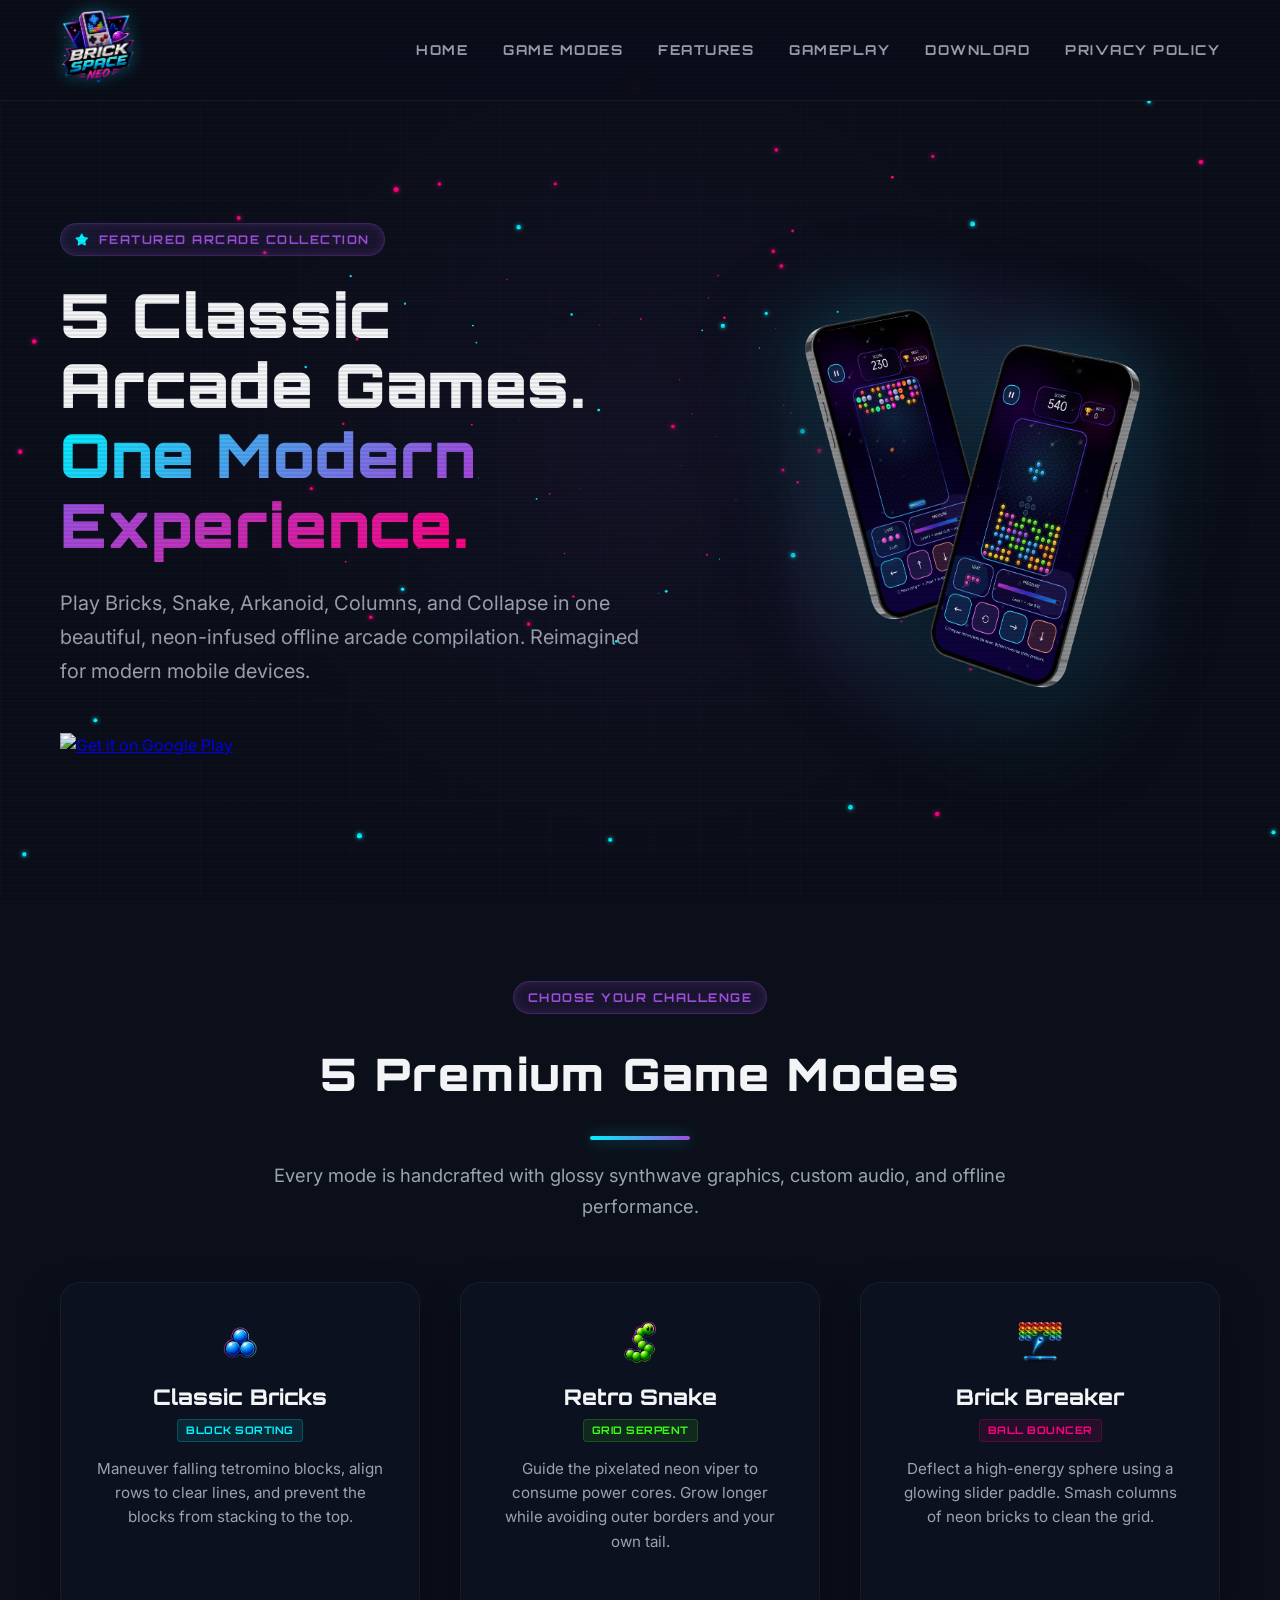
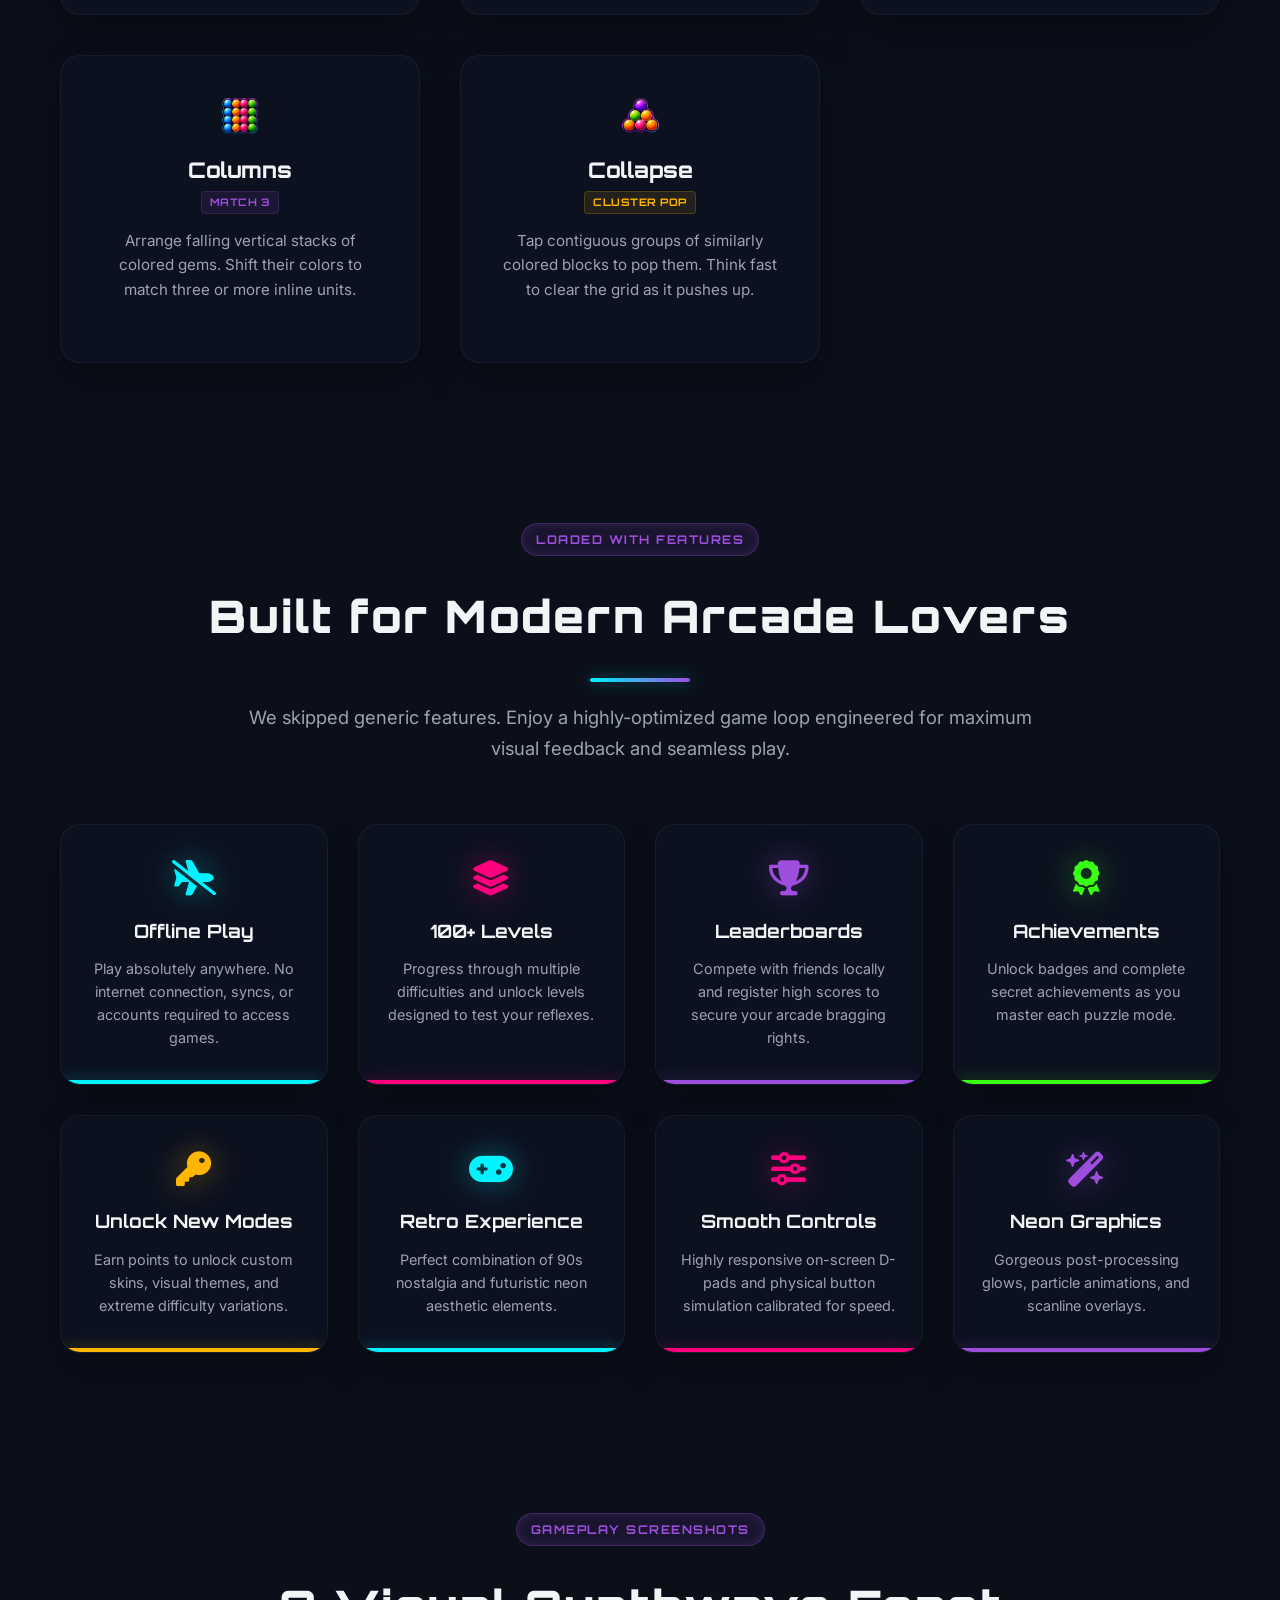
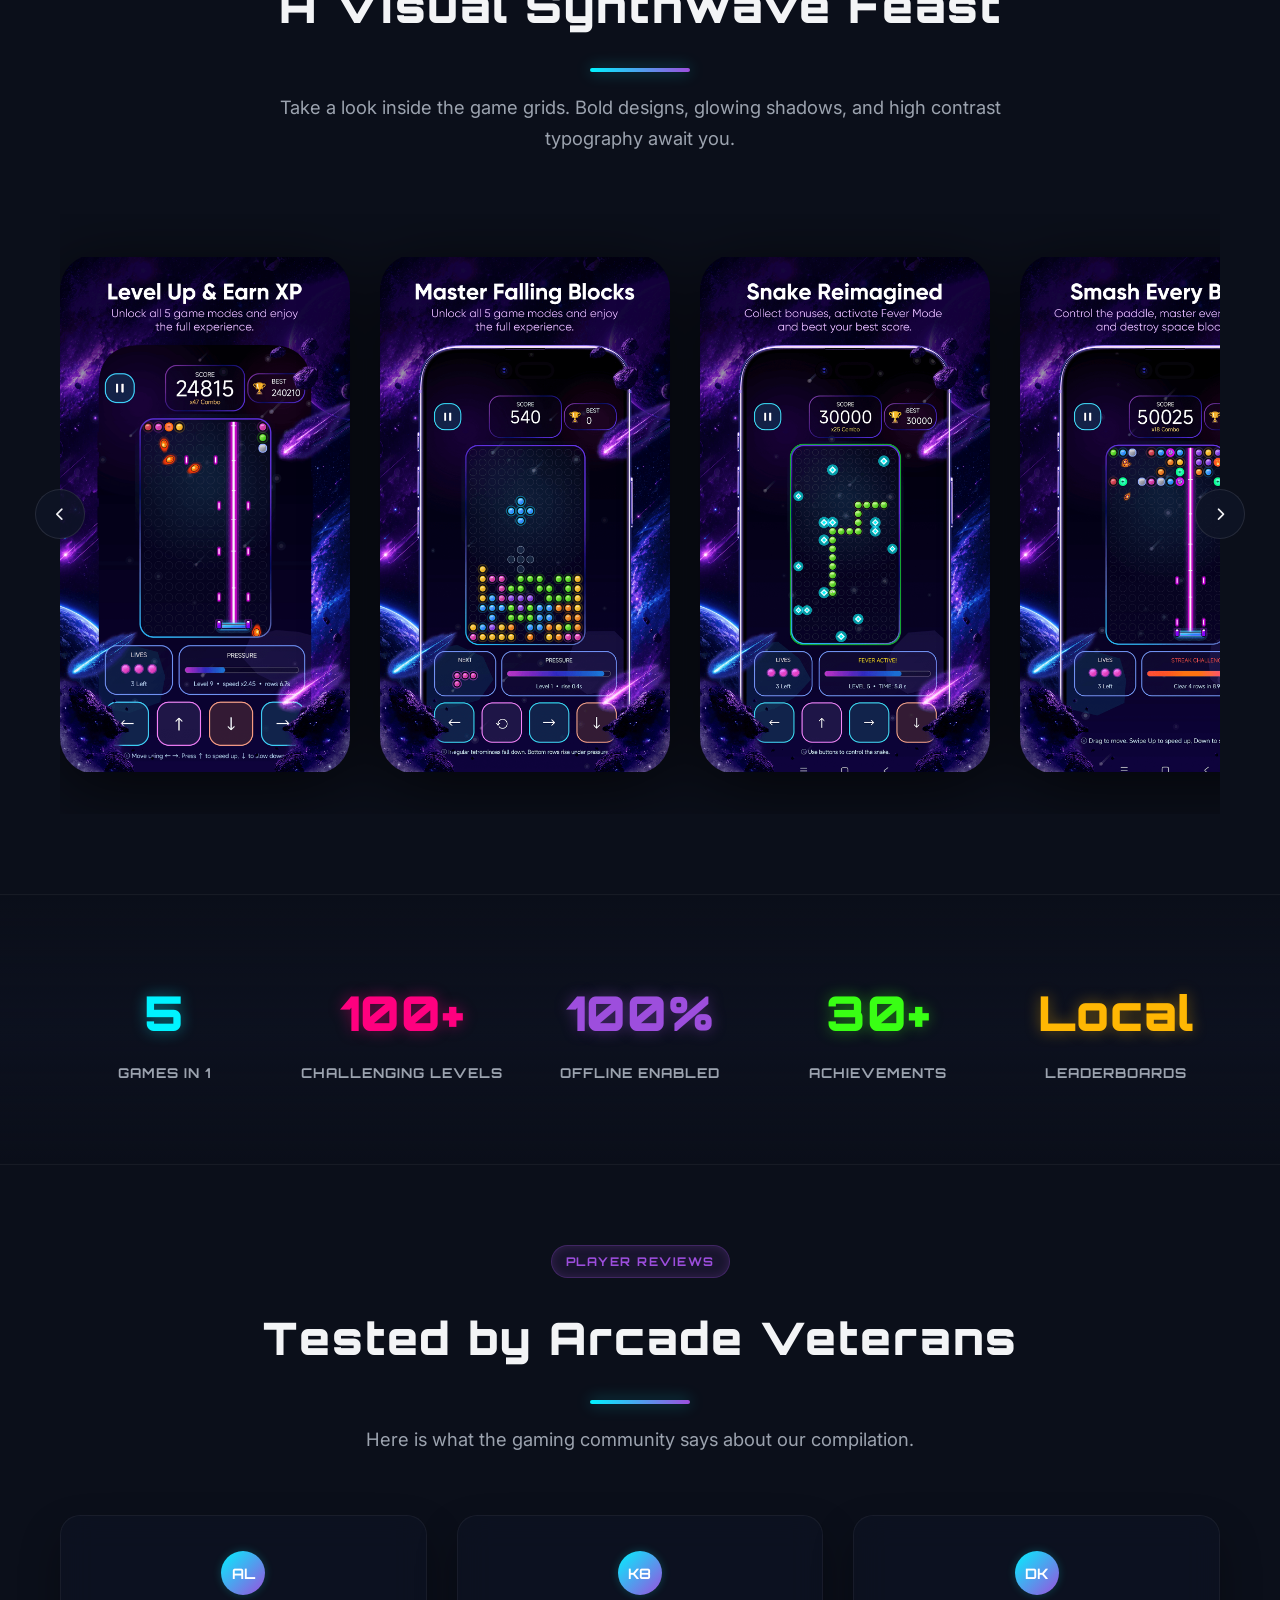
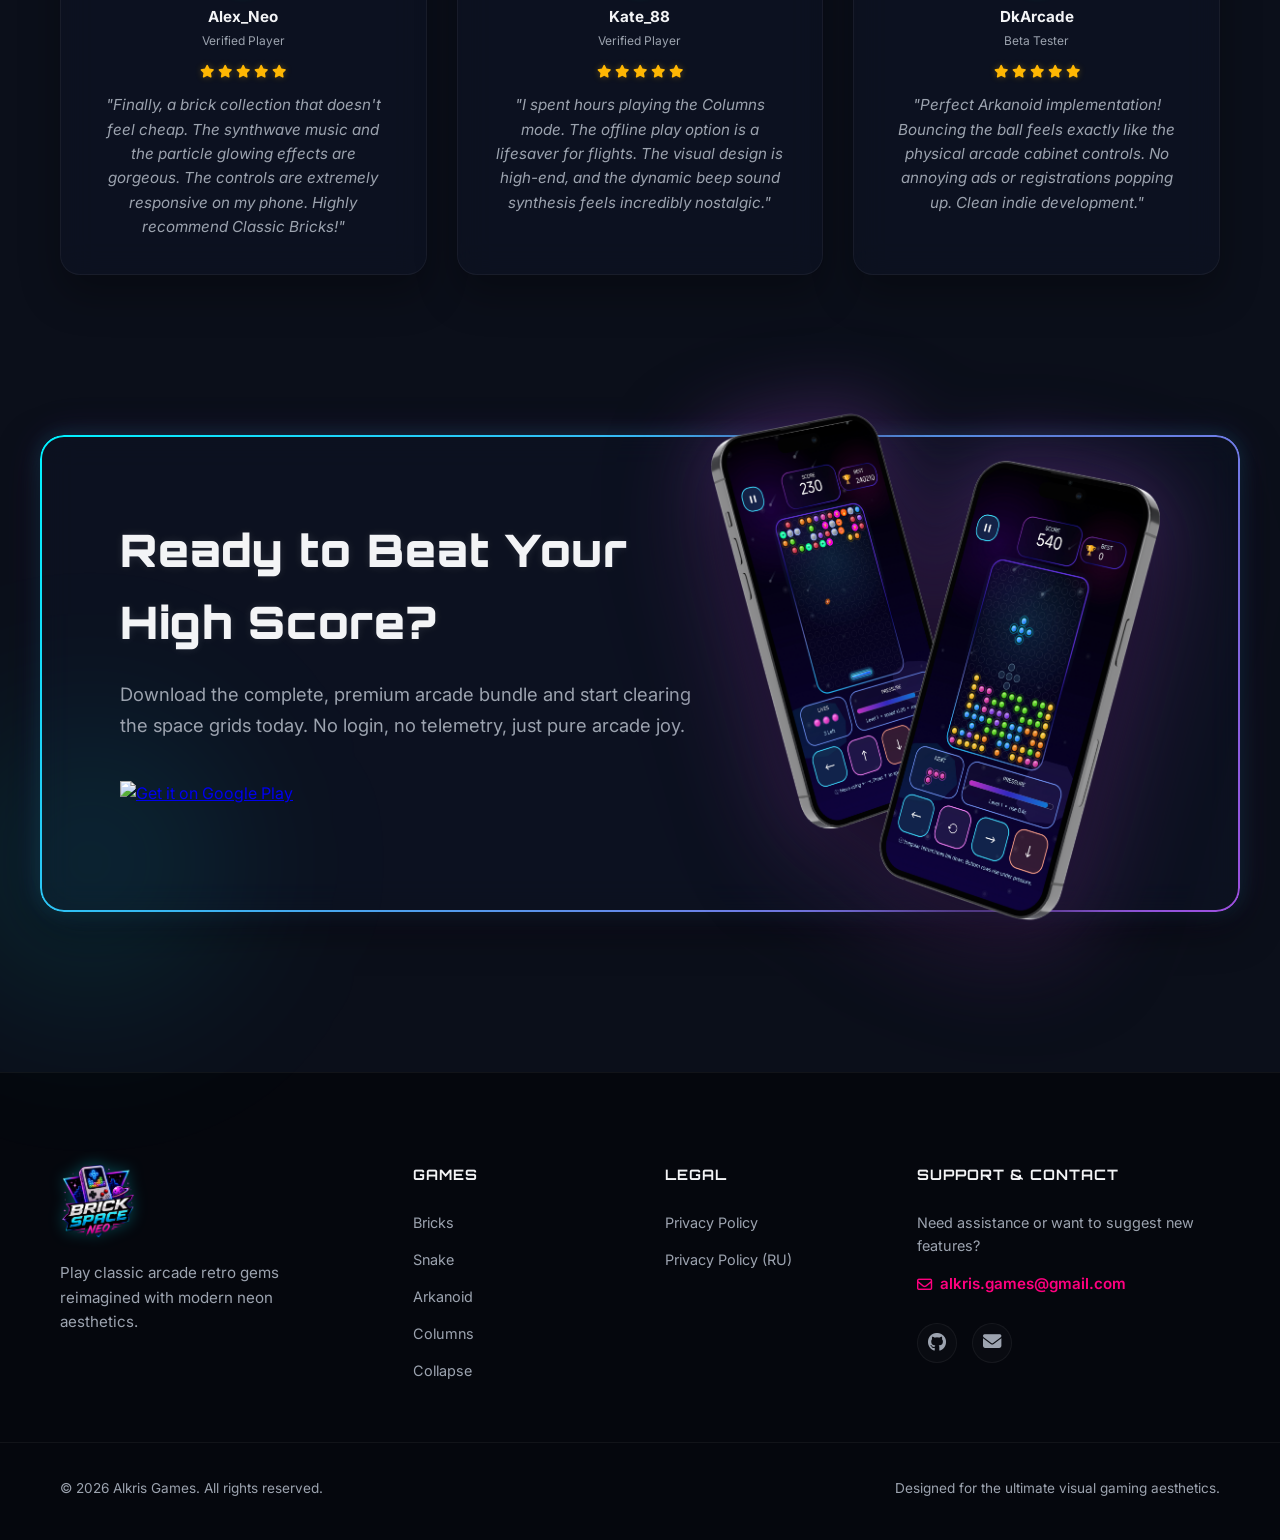
==== index.html @ 5f833400 "Replace interactive hero simulator with levitating iPhone mockup image, remove Play Online nav link," ====
<!DOCTYPE html>
<html lang="en">
<head>
    <meta charset="UTF-8">
    <meta name="viewport" content="width=device-width, initial-scale=1.0">
    <title>Brick Space NEO - Ultimate Retro Arcade Collection</title>
    <meta name="description" content="Play Brick Space NEO, the ultimate futuristic neon retro arcade collection. Features Bricks, Snake, Arkanoid, Columns, and Collapse in one offline game. Download now on Google Play!">
    
    <!-- Google Fonts -->
    <link rel="preconnect" href="https://fonts.googleapis.com">
    <link rel="preconnect" href="https://fonts.gstatic.com" crossorigin>
    <link href="https://fonts.googleapis.com/css2?family=Inter:wght@300;400;500;600;700;800&family=Orbitron:wght@500;700;800;900&family=Press+Start+2P&display=swap" rel="stylesheet">
    
    <!-- Custom CSS -->
    <link rel="stylesheet" href="style.css?v=36">
    <!-- FontAwesome for icons -->
    <link rel="stylesheet" href="https://cdnjs.cloudflare.com/ajax/libs/font-awesome/6.4.0/css/all.min.css">
</head>
<body>
    <!-- Starfield Background -->
    <canvas id="starfield"></canvas>
    
    <!-- Scanlines for Arcade Feel -->
    <div class="retro-scanlines"></div>

    <!-- Header Navigation -->
    <header class="header">
        <div class="container header-container">
            <a href="#" class="logo">
                <img src="assets/BrickSpaceNEO_logo.png" alt="Brick Space NEO Logo" class="logo-img">
            </a>
            <nav class="nav">
                <a href="#hero" class="nav-link">Home</a>
                <a href="#modes" class="nav-link">Game Modes</a>
                <a href="#features" class="nav-link">Features</a>
                <a href="#gameplay" class="nav-link">Gameplay</a>
                <a href="#downloads" class="nav-link">Download</a>
                <a href="privacy.html" class="nav-link">Privacy Policy</a>
            </nav>
            <div class="mobile-menu-btn" id="mobile-menu-toggle">
                <i class="fas fa-bars"></i>
            </div>
        </div>
    </header>

    <main>
        <!-- Hero Section -->
        <section class="hero-section" id="hero">
            
            <div class="container hero-grid">
                <div class="hero-content">
                    <div class="badge-premium">
                        <i class="fa-solid fa-star"></i> FEATURED ARCADE COLLECTION
                    </div>
                    <h1 class="hero-headline">
                        5 Classic Arcade Games.<br>
                        <span class="gradient-text">One Modern Experience.</span>
                    </h1>
                    <p class="hero-subtitle">
                        Play Bricks, Snake, Arkanoid, Columns, and Collapse in one beautiful, neon-infused offline arcade compilation. Reimagined for modern mobile devices.
                    </p>
                    
                    <div class="hero-ctas">
                        <!-- Play store badge -->
                        <a href="https://play.google.com/store/apps/details?id=com.brickspaceneo" target="_blank" class="play-store-badge-link">
                            <img src="https://upload.wikimedia.org/wikipedia/commons/7/78/Google_Play_Store_badge_EN.svg" alt="Get it on Google Play" class="play-badge-img">
                        </a>
                    </div>
                </div>

                <!-- Smartphone Mockup Image -->
                <div class="hero-visual">
                    <div class="hero-phone-container">
                        <div class="phone-glow"></div>
                        <img src="assets/iPhone 14 Pro.png" alt="Brick Space NEO on iPhone" class="hero-phone-image">
                    </div>
                </div>
            </div>
        </section>

        <!-- Game Modes Section -->
        <section class="section modes-section" id="modes">
            <div class="container">
                <div class="section-header text-center">
                    <div class="badge-premium">CHOOSE YOUR CHALLENGE</div>
                    <h2 class="section-title">5 Premium Game Modes</h2>
                    <div class="section-divider"></div>
                    <p class="section-subtitle max-w-800">Every mode is handcrafted with glossy synthwave graphics, custom audio, and offline performance.</p>
                </div>
                
                <div class="premium-modes-grid">
                    <!-- Mode 1: Tetris -->
                    <div class="premium-mode-card glass-panel" id="card-tetris">
                        <div class="mode-glow-accent glow-cyan"></div>
                        <div class="card-top">
                            <img src="assets/icons/bricks.png" alt="Bricks Icon" class="card-icon">
                            <div>
                                <h3 class="card-title">Classic Bricks</h3>
                                <span class="card-badge badge-cyan">BLOCK SORTING</span>
                            </div>
                        </div>
                        <p class="card-description">Maneuver falling tetromino blocks, align rows to clear lines, and prevent the blocks from stacking to the top.</p>

                    </div>

                    <!-- Mode 2: Snake -->
                    <div class="premium-mode-card glass-panel" id="card-snake">
                        <div class="mode-glow-accent glow-green"></div>
                        <div class="card-top">
                            <img src="assets/icons/snake.png" alt="Snake Icon" class="card-icon">
                            <div>
                                <h3 class="card-title">Retro Snake</h3>
                                <span class="card-badge badge-green">GRID SERPENT</span>
                            </div>
                        </div>
                        <p class="card-description">Guide the pixelated neon viper to consume power cores. Grow longer while avoiding outer borders and your own tail.</p>

                    </div>

                    <!-- Mode 3: Arkanoid -->
                    <div class="premium-mode-card glass-panel" id="card-breaker">
                        <div class="mode-glow-accent glow-pink"></div>
                        <div class="card-top">
                            <img src="assets/icons/breaker.png" alt="Arkanoid Icon" class="card-icon">
                            <div>
                                <h3 class="card-title">Brick Breaker</h3>
                                <span class="card-badge badge-pink">BALL BOUNCER</span>
                            </div>
                        </div>
                        <p class="card-description">Deflect a high-energy sphere using a glowing slider paddle. Smash columns of neon bricks to clean the grid.</p>

                    </div>

                    <!-- Mode 4: Columns -->
                    <div class="premium-mode-card glass-panel" id="card-columns">
                        <div class="mode-glow-accent glow-purple"></div>
                        <div class="card-top">
                            <img src="assets/icons/columns.png" alt="Columns Icon" class="card-icon">
                            <div>
                                <h3 class="card-title">Columns</h3>
                                <span class="card-badge badge-purple">MATCH 3</span>
                            </div>
                        </div>
                        <p class="card-description">Arrange falling vertical stacks of colored gems. Shift their colors to match three or more inline units.</p>

                    </div>

                    <!-- Mode 5: Collapse -->
                    <div class="premium-mode-card glass-panel" id="card-collapse">
                        <div class="mode-glow-accent glow-yellow"></div>
                        <div class="card-top">
                            <img src="assets/icons/collapse.png" alt="Collapse Icon" class="card-icon">
                            <div>
                                <h3 class="card-title">Collapse</h3>
                                <span class="card-badge badge-yellow">CLUSTER POP</span>
                            </div>
                        </div>
                        <p class="card-description">Tap contiguous groups of similarly colored blocks to pop them. Think fast to clear the grid as it pushes up.</p>

                    </div>
                </div>
            </div>
        </section>

        <!-- Features Section -->
        <section class="section features-section" id="features">
            <div class="container">
                <div class="section-header text-center">
                    <div class="badge-premium">LOADED WITH FEATURES</div>
                    <h2 class="section-title">Built for Modern Arcade Lovers</h2>
                    <div class="section-divider"></div>
                    <p class="section-subtitle max-w-800">We skipped generic features. Enjoy a highly-optimized game loop engineered for maximum visual feedback and seamless play.</p>
                </div>

                <div class="features-grid">
                    <div class="feature-card glass-panel">
                        <div class="feature-card-glow border-cyan"></div>
                        <i class="fa-solid fa-plane-slash feature-icon cyan-text"></i>
                        <h3 class="feature-title">Offline Play</h3>
                        <p class="feature-desc">Play absolutely anywhere. No internet connection, syncs, or accounts required to access games.</p>
                    </div>

                    <div class="feature-card glass-panel">
                        <div class="feature-card-glow border-pink"></div>
                        <i class="fa-solid fa-layer-group feature-icon pink-text"></i>
                        <h3 class="feature-title">100+ Levels</h3>
                        <p class="feature-desc">Progress through multiple difficulties and unlock levels designed to test your reflexes.</p>
                    </div>

                    <div class="feature-card glass-panel">
                        <div class="feature-card-glow border-purple"></div>
                        <i class="fa-solid fa-trophy feature-icon purple-text"></i>
                        <h3 class="feature-title">Leaderboards</h3>
                        <p class="feature-desc">Compete with friends locally and register high scores to secure your arcade bragging rights.</p>
                    </div>

                    <div class="feature-card glass-panel">
                        <div class="feature-card-glow border-green"></div>
                        <i class="fa-solid fa-award feature-icon green-text"></i>
                        <h3 class="feature-title">Achievements</h3>
                        <p class="feature-desc">Unlock badges and complete secret achievements as you master each puzzle mode.</p>
                    </div>

                    <div class="feature-card glass-panel">
                        <div class="feature-card-glow border-yellow"></div>
                        <i class="fa-solid fa-key feature-icon yellow-text"></i>
                        <h3 class="feature-title">Unlock New Modes</h3>
                        <p class="feature-desc">Earn points to unlock custom skins, visual themes, and extreme difficulty variations.</p>
                    </div>

                    <div class="feature-card glass-panel">
                        <div class="feature-card-glow border-cyan"></div>
                        <i class="fa-solid fa-gamepad feature-icon cyan-text"></i>
                        <h3 class="feature-title">Retro Experience</h3>
                        <p class="feature-desc">Perfect combination of 90s nostalgia and futuristic neon aesthetic elements.</p>
                    </div>

                    <div class="feature-card glass-panel">
                        <div class="feature-card-glow border-pink"></div>
                        <i class="fa-solid fa-sliders feature-icon pink-text"></i>
                        <h3 class="feature-title">Smooth Controls</h3>
                        <p class="feature-desc">Highly responsive on-screen D-pads and physical button simulation calibrated for speed.</p>
                    </div>

                    <div class="feature-card glass-panel">
                        <div class="feature-card-glow border-purple"></div>
                        <i class="fa-solid fa-wand-magic-sparkles feature-icon purple-text"></i>
                        <h3 class="feature-title">Neon Graphics</h3>
                        <p class="feature-desc">Gorgeous post-processing glows, particle animations, and scanline overlays.</p>
                    </div>
                </div>
            </div>
        </section>

        <!-- Gameplay Section (Horizontal Scrolling Gallery) -->
        <section class="section gameplay-section" id="gameplay">
            <div class="container">
                <div class="section-header text-center">
                    <div class="badge-premium">GAMEPLAY SCREENSHOTS</div>
                    <h2 class="section-title">A Visual Synthwave Feast</h2>
                    <div class="section-divider"></div>
                    <p class="section-subtitle max-w-800">Take a look inside the game grids. Bold designs, glowing shadows, and high contrast typography await you.</p>
                </div>
                
                <!-- Horizontal scrolling gallery wrap -->
                <div class="gallery-outer-container">
                    <button class="gallery-nav-btn prev" id="gallery-prev-btn"><i class="fa-solid fa-chevron-left"></i></button>
                    
                    <div class="horizontal-scroll-gallery" id="screenshot-gallery">
                        <!-- Slide 1 -->
                        <div class="gallery-item">
                            <img src="screenshots/SCREENSHOTS_1.png" alt="Gameplay Screenshot 1" class="screenshot-img">
                        </div>

                        <!-- Slide 2 -->
                        <div class="gallery-item">
                            <img src="screenshots/SCREENSHOTS_2.png" alt="Gameplay Screenshot 2" class="screenshot-img">
                        </div>

                        <!-- Slide 3 -->
                        <div class="gallery-item">
                            <img src="screenshots/SCREENSHOTS_3.png" alt="Gameplay Screenshot 3" class="screenshot-img">
                        </div>

                        <!-- Slide 4 -->
                        <div class="gallery-item">
                            <img src="screenshots/SCREENSHOTS_5.png" alt="Gameplay Screenshot 5" class="screenshot-img">
                        </div>

                        <!-- Slide 5 -->
                        <div class="gallery-item">
                            <img src="screenshots/SCREENSHOTS_6.png" alt="Gameplay Screenshot 6" class="screenshot-img">
                        </div>

                        <!-- Slide 6 -->
                        <div class="gallery-item">
                            <img src="screenshots/SCREENSHOTS_7.png" alt="Gameplay Screenshot 7" class="screenshot-img">
                        </div>
                    </div>
                    
                    <button class="gallery-nav-btn next" id="gallery-next-btn"><i class="fa-solid fa-chevron-right"></i></button>
                </div>
            </div>
        </section>

        <!-- Statistics Section -->
        <section class="section stats-section">
            <div class="container">
                <div class="stats-grid">
                    <div class="stat-item">
                        <div class="stat-number cyan-glow">5</div>
                        <div class="stat-label">Games in 1</div>
                    </div>
                    <div class="stat-item">
                        <div class="stat-number pink-glow">100+</div>
                        <div class="stat-label">Challenging Levels</div>
                    </div>
                    <div class="stat-item">
                        <div class="stat-number purple-glow">100%</div>
                        <div class="stat-label">Offline Enabled</div>
                    </div>
                    <div class="stat-item">
                        <div class="stat-number green-glow">30+</div>
                        <div class="stat-label">Achievements</div>
                    </div>
                    <div class="stat-item">
                        <div class="stat-number yellow-glow">Local</div>
                        <div class="stat-label">Leaderboards</div>
                    </div>
                </div>
            </div>
        </section>

        <!-- Testimonials (Steam-style reviews) -->
        <section class="section testimonials-section">
            <div class="container">
                <div class="section-header text-center">
                    <div class="badge-premium">PLAYER REVIEWS</div>
                    <h2 class="section-title">Tested by Arcade Veterans</h2>
                    <div class="section-divider"></div>
                    <p class="section-subtitle max-w-800">Here is what the gaming community says about our compilation.</p>
                </div>

                <div class="testimonials-grid">
                    <!-- Review 1 -->
                    <div class="testimonial-card glass-panel">
                        <div class="review-meta">
                            <div class="avatar-mock">AL</div>
                            <div>
                                <span class="reviewer-name">Alex_Neo</span>
                                <span class="reviewer-status">Verified Player</span>
                            </div>
                        </div>
                        <div class="review-stars">
                            <i class="fas fa-star"></i>
                            <i class="fas fa-star"></i>
                            <i class="fas fa-star"></i>
                            <i class="fas fa-star"></i>
                            <i class="fas fa-star"></i>
                        </div>
                        <p class="review-text">
                            "Finally, a brick collection that doesn't feel cheap. The synthwave music and the particle glowing effects are gorgeous. The controls are extremely responsive on my phone. Highly recommend Classic Bricks!"
                        </p>
                    </div>

                    <!-- Review 2 -->
                    <div class="testimonial-card glass-panel">
                        <div class="review-meta">
                            <div class="avatar-mock">K8</div>
                            <div>
                                <span class="reviewer-name">Kate_88</span>
                                <span class="reviewer-status">Verified Player</span>
                            </div>
                        </div>
                        <div class="review-stars">
                            <i class="fas fa-star"></i>
                            <i class="fas fa-star"></i>
                            <i class="fas fa-star"></i>
                            <i class="fas fa-star"></i>
                            <i class="fas fa-star"></i>
                        </div>
                        <p class="review-text">
                            "I spent hours playing the Columns mode. The offline play option is a lifesaver for flights. The visual design is high-end, and the dynamic beep sound synthesis feels incredibly nostalgic."
                        </p>
                    </div>

                    <!-- Review 3 -->
                    <div class="testimonial-card glass-panel">
                        <div class="review-meta">
                            <div class="avatar-mock">DK</div>
                            <div>
                                <span class="reviewer-name">DkArcade</span>
                                <span class="reviewer-status">Beta Tester</span>
                            </div>
                        </div>
                        <div class="review-stars">
                            <i class="fas fa-star"></i>
                            <i class="fas fa-star"></i>
                            <i class="fas fa-star"></i>
                            <i class="fas fa-star"></i>
                            <i class="fas fa-star"></i>
                        </div>
                        <p class="review-text">
                            "Perfect Arkanoid implementation! Bouncing the ball feels exactly like the physical arcade cabinet controls. No annoying ads or registrations popping up. Clean indie development."
                        </p>
                    </div>
                </div>
            </div>
        </section>

        <!-- Final CTA Section -->
        <section class="section final-cta-section" id="downloads">
            <div class="container cta-container glass-panel">
                <div class="cta-glow-bg"></div>
                <div class="cta-grid">
                    <div class="cta-content">
                        <h2 class="cta-title">Ready to Beat Your High Score?</h2>
                        <p class="cta-text">Download the complete, premium arcade bundle and start clearing the space grids today. No login, no telemetry, just pure arcade joy.</p>
                        
                        <div class="cta-buttons">
                            <a href="https://play.google.com/store/apps/details?id=com.brickspaceneo" target="_blank" class="play-store-badge-link">
                                <img src="https://upload.wikimedia.org/wikipedia/commons/7/78/Google_Play_Store_badge_EN.svg" alt="Get it on Google Play" class="play-badge-img">
                            </a>
                        </div>
                    </div>
                    
                    <div class="cta-visual">
                        <div class="cta-phone-wrapper">
                            <img src="assets/iPhone 14 Pro.png" alt="Brick Space NEO on iPhone 14 Pro" class="cta-phone-image">
                        </div>
                    </div>
                </div>
            </div>
        </section>
    </main>

    <!-- Footer -->
    <footer class="footer">
        <div class="container footer-grid">
            <div class="footer-brand">
                <a href="#" class="logo">
                    <img src="assets/BrickSpaceNEO_logo.png" alt="Brick Space NEO" class="logo-img">
                </a>
                <p class="brand-tagline">Play classic arcade retro gems reimagined with modern neon aesthetics.</p>
            </div>
            
            <div class="footer-links-col">
                <h4 class="footer-heading">Games</h4>
                <div class="footer-links">
                    <a href="#modes">Bricks</a>
                    <a href="#modes">Snake</a>
                    <a href="#modes">Arkanoid</a>
                    <a href="#modes">Columns</a>
                    <a href="#modes">Collapse</a>
                </div>
            </div>

            <div class="footer-links-col">
                <h4 class="footer-heading">Legal</h4>
                <div class="footer-links">
                    <a href="privacy.html">Privacy Policy</a>
                    <a href="privacy.html#russian">Privacy Policy (RU)</a>
                </div>
            </div>

            <div class="footer-contact-col">
                <h4 class="footer-heading">Support & Contact</h4>
                <p class="contact-desc">Need assistance or want to suggest new features?</p>
                <a href="mailto:alkris.games@gmail.com" class="contact-email">
                    <i class="fa-regular fa-envelope"></i> alkris.games@gmail.com
                </a>
                <div class="social-links">
                    <a href="https://github.com/alkrisgames" target="_blank" title="GitHub"><i class="fa-brands fa-github"></i></a>
                    <a href="mailto:alkris.games@gmail.com" title="Support"><i class="fa-solid fa-envelope"></i></a>
                </div>
            </div>
        </div>
        
        <div class="footer-bottom">
            <div class="container footer-bottom-inner">
                <p>&copy; 2026 Alkris Games. All rights reserved.</p>
                <p>Designed for the ultimate visual gaming aesthetics.</p>
            </div>
        </div>
    </footer>

    <!-- Scripts -->
    <script src="demo.js?v=36"></script>
    <script src="app.js?v=36"></script>
</body>
</html>
---- style.css ----
/* 
  Brick Space NEO - Premium Redesign Stylesheet
  Theme: AAA Neon-Arcade / Cyberpunk Synthwave
*/

:root {
    --bg-color: #0b0f1a;
    --panel-bg: rgba(15, 20, 38, 0.5);
    --panel-border: rgba(255, 255, 255, 0.05);
    
    /* Neon Palette */
    --neon-pink: #ff007f;
    --neon-cyan: #00f3ff;
    --neon-purple: #9d4edd;
    --neon-green: #39ff14;
    --neon-yellow: #ffb703;
    --neon-blue: #3b82f6;
    --neon-orange: #f97316;
    
    /* Typography */
    --font-heading: 'Orbitron', sans-serif;
    --font-body: 'Inter', sans-serif;
    --font-retro: 'Press Start 2P', monospace;
    
    /* Text Colors */
    --text-main: #f3f4f6;
    --text-secondary: #9ca3af;
    
    /* Glow Shadows */
    --glow-pink: 0 0 15px rgba(255, 0, 127, 0.4);
    --glow-cyan: 0 0 15px rgba(0, 243, 255, 0.4);
    --glow-purple: 0 0 15px rgba(157, 78, 221, 0.4);
    --glow-green: 0 0 15px rgba(57, 255, 20, 0.4);
    --glow-yellow: 0 0 15px rgba(255, 183, 3, 0.4);
}

* {
    margin: 0;
    padding: 0;
    box-sizing: border-box;
}

html {
    scroll-behavior: smooth;
}

body {
    background-color: var(--bg-color);
    color: var(--text-main);
    font-family: var(--font-body);
    line-height: 1.6;
    overflow-x: hidden;
    position: relative;
}

/* Background Canvas Starfield */
#starfield {
    position: fixed;
    top: 0;
    left: 0;
    width: 100%;
    height: 100%;
    z-index: -2;
    pointer-events: none;
}

/* Perspective Grid */
body::before {
    content: '';
    position: fixed;
    top: 0;
    left: 0;
    width: 100%;
    height: 100%;
    background-image: 
        linear-gradient(rgba(157, 78, 221, 0.03) 1px, transparent 1px),
        linear-gradient(90deg, rgba(157, 78, 221, 0.03) 1px, transparent 1px);
    background-size: 50px 50px;
    z-index: -1;
    pointer-events: none;
}

/* Arcade Scanlines */
.retro-scanlines {
    position: fixed;
    top: 0;
    left: 0;
    width: 100%;
    height: 100%;
    background: linear-gradient(
        rgba(18, 16, 16, 0) 50%, 
        rgba(0, 0, 0, 0.12) 50%
    );
    background-size: 100% 4px;
    z-index: 999;
    pointer-events: none;
    opacity: 0.6;
}

/* Containers */
.container {
    width: 100%;
    max-width: 1200px;
    margin: 0 auto;
    padding: 0 20px;
}

.max-w-800 {
    max-width: 800px;
    margin-left: auto;
    margin-right: auto;
}

.text-center {
    text-align: center;
}

/* Premium Badges & Styling */
.badge-premium {
    display: inline-flex;
    align-items: center;
    gap: 8px;
    padding: 6px 14px;
    border-radius: 20px;
    background: rgba(157, 78, 221, 0.1);
    border: 1px solid rgba(157, 78, 221, 0.3);
    color: var(--neon-purple);
    font-family: var(--font-heading);
    font-size: 0.75rem;
    font-weight: 700;
    letter-spacing: 1.5px;
    margin-bottom: 25px;
    text-transform: uppercase;
    box-shadow: inset 0 0 10px rgba(157, 78, 221, 0.2);
}

.badge-premium i {
    font-size: 0.75rem;
    color: var(--neon-cyan);
    filter: drop-shadow(var(--glow-cyan));
}

.gradient-text {
    background: linear-gradient(135deg, var(--neon-cyan) 0%, var(--neon-purple) 50%, var(--neon-pink) 100%);
    -webkit-background-clip: text;
    -webkit-text-fill-color: transparent;
}

/* Header & Navigation */
.header {
    background-color: rgba(11, 15, 26, 0.85);
    border-bottom: 1px solid var(--panel-border);
    backdrop-filter: blur(20px);
    position: sticky;
    top: 0;
    z-index: 100;
}

.header-container {
    display: flex;
    justify-content: space-between;
    align-items: center;
    height: 100px; /* Adjusted height for 76px logo */
}

.logo-img {
    height: 76px; /* Reduced by 20% from 96px */
    width: auto;
    object-fit: contain;
    filter: drop-shadow(0 0 8px rgba(0, 243, 255, 0.3));
}

.nav {
    display: flex;
    gap: 35px;
}

.nav-link {
    text-decoration: none;
    color: var(--text-secondary);
    font-family: var(--font-heading);
    font-size: 0.85rem;
    font-weight: 700;
    letter-spacing: 1.5px;
    text-transform: uppercase;
    transition: color 0.3s, text-shadow 0.3s;
    position: relative;
    padding: 10px 0;
}

.nav-link::after {
    content: '';
    position: absolute;
    bottom: 0;
    left: 0;
    width: 0;
    height: 2px;
    background: linear-gradient(90deg, var(--neon-cyan), var(--neon-purple));
    transition: width 0.3s;
    box-shadow: var(--glow-cyan);
}

.nav-link:hover {
    color: var(--text-main);
    text-shadow: 0 0 8px rgba(0, 243, 255, 0.5);
}

.nav-link:hover::after {
    width: 100%;
}

.nav-link.active {
    color: var(--neon-cyan);
    text-shadow: var(--glow-cyan);
}

.nav-link.active::after {
    width: 100%;
}

.mobile-menu-btn {
    display: none;
    color: var(--text-main);
    font-size: 1.5rem;
    cursor: pointer;
}

/* Sections Configuration */
.section {
    padding: 80px 0;
    position: relative;
}

.section-header {
    margin-bottom: 40px;
}

.section-title {
    font-family: var(--font-heading);
    font-size: 2.8rem;
    font-weight: 900;
    letter-spacing: 2px;
    color: var(--text-main);
}

.section-subtitle {
    font-size: 1.15rem;
    color: var(--text-secondary);
    margin-top: 20px;
    font-weight: 400;
    line-height: 1.7;
}

.section-divider {
    height: 4px;
    width: 100px;
    background: linear-gradient(90deg, var(--neon-cyan), var(--neon-purple));
    margin: 25px auto 0;
    border-radius: 2px;
    box-shadow: var(--glow-cyan);
}

/* Buttons */
.btn-trailer {
    display: inline-flex;
    align-items: center;
    justify-content: center;
    gap: 12px;
    padding: 16px 36px;
    font-family: var(--font-heading);
    font-size: 0.95rem;
    font-weight: 700;
    letter-spacing: 1.5px;
    text-transform: uppercase;
    text-decoration: none;
    border-radius: 30px;
    cursor: pointer;
    background: rgba(255, 255, 255, 0.03);
    border: 2px solid rgba(255, 255, 255, 0.1);
    color: var(--text-main);
    transition: transform 0.2s, background-color 0.2s, border-color 0.2s, box-shadow 0.2s;
}

.btn-trailer:hover {
    transform: translateY(-2px);
    background: rgba(255, 255, 255, 0.08);
    border-color: var(--neon-purple);
    box-shadow: var(--glow-purple);
}

/* Hero Section layout */
.hero-section {
    padding: 60px 0;
    min-height: calc(100vh - 100px);
    display: flex;
    align-items: center;
    position: relative;
    overflow: hidden;
}

.hero-grid {
    display: grid;
    grid-template-columns: 1.1fr 0.9fr;
    gap: 60px;
    align-items: center;
}

.hero-headline {
    font-family: var(--font-heading);
    font-size: 3.8rem;
    font-weight: 900;
    line-height: 1.15;
    letter-spacing: 1px;
    margin-bottom: 25px;
}

.hero-subtitle {
    font-size: 1.25rem;
    color: var(--text-secondary);
    line-height: 1.7;
    margin-bottom: 45px;
    max-width: 580px;
}

.hero-ctas {
    display: flex;
    align-items: center;
    gap: 25px;
    margin-bottom: 20px;
}

.play-store-badge-link {
    display: inline-block;
    transition: transform 0.2s, filter 0.2s;
}

.play-store-badge-link:hover {
    transform: translateY(-2px);
    filter: drop-shadow(0 0 10px rgba(0, 243, 255, 0.4));
}

.play-badge-img {
    height: 60px;
    width: auto;
}

.direct-apk-link-wrapper {
    font-size: 0.9rem;
    color: var(--text-secondary);
}

.apk-direct-link {
    color: var(--neon-cyan);
    text-decoration: none;
    font-weight: 600;
    margin-left: 5px;
    transition: color 0.3s, text-shadow 0.3s;
}

.apk-direct-link:hover {
    color: #5cf6ff;
    text-shadow: var(--glow-cyan);
}



/* Smartphone Mockup Container */
.hero-visual {
    display: flex;
    justify-content: center;
    position: relative;
    z-index: 2;
}

.device-mockup-container {
    position: relative;
    width: 335px; /* Increased 15% from 290px */
    display: flex;
    flex-direction: column;
    align-items: center;
    gap: 20px;
}

.phone-glow {
    position: absolute;
    top: -5%;
    left: -5%;
    width: 110%;
    height: 110%;
    background: radial-gradient(circle, rgba(157, 78, 221, 0.25) 0%, transparent 70%);
    z-index: -1;
    pointer-events: none;
    filter: blur(15px);
}

.smartphone-device {
    background: #020108;
    border: 10px solid #1f1a3a;
    border-radius: 36px;
    box-shadow: 0 25px 50px rgba(0,0,0,0.8), inset 0 2px 6px rgba(255,255,255,0.05);
    height: 690px; /* Increased 15% from 600px */
    width: 100%;
    position: relative;
    overflow: hidden;
    display: flex;
    flex-direction: column;
}

.phone-notch {
    position: absolute;
    top: 0;
    left: 50%;
    transform: translateX(-50%);
    width: 120px;
    height: 25px;
    background-color: #1f1a3a;
    border-bottom-left-radius: 16px;
    border-bottom-right-radius: 16px;
    z-index: 10;
}

.phone-screen {
    height: 470px; /* Increased 15% from 410px */
    width: 100%;
    padding: 25px 0 0; /* Remove horizontal padding so canvas touches edges */
    background-color: #070312;
    display: flex;
    flex-direction: column;
}

.phone-controls-area {
    width: 100%;
    background-color: #0c0822;
    padding: 14px 18px;
    border-top: 2px solid #261354;
    display: flex;
    flex-direction: column;
    gap: 10px;
    position: relative;
    z-index: 10;
    flex-grow: 1; /* Stretch to fill the bottom parent area! */
}

/* --- EMULATOR LAYOUT --- */
.screen-status-bar {
    display: flex;
    justify-content: space-between;
    font-family: var(--font-retro);
    font-size: 8px;
    color: #a58fff;
    margin-bottom: 6px;
    border-bottom: 1px dashed #261354;
    padding: 0 12px 4px; /* Added horizontal padding inside status bar */
    position: relative;
    z-index: 10;
}

.screen-main {
    position: relative;
    width: 100%;
    flex-grow: 1;
    background-color: #070312;
    overflow: hidden;
    border-radius: 8px;
}

#gameCanvas {
    display: block;
    width: 100%;
    aspect-ratio: 3 / 4;
    margin: 0 auto;
}

.lcd-grid-overlay {
    position: absolute;
    top: 0;
    left: 0;
    width: 100%;
    height: 100%;
    background-image: 
        linear-gradient(rgba(255, 255, 255, 0.015) 1px, transparent 1px),
        linear-gradient(90deg, rgba(255, 255, 255, 0.015) 1px, transparent 1px);
    background-size: 10% 5%;
    pointer-events: none;
    z-index: 2;
}

/* Screen Overlays */
.screen-overlay {
    position: absolute;
    top: 0;
    left: 0;
    width: 100%;
    height: 100%;
    background-color: rgba(7, 3, 18, 0.95);
    z-index: 5;
    display: flex;
    justify-content: center;
    align-items: center;
    opacity: 0;
    visibility: hidden;
    transition: opacity 0.3s, visibility 0.3s;
}

.screen-overlay.active {
    opacity: 1;
    visibility: visible;
}

.overlay-inner {
    padding: 20px;
    display: flex;
    flex-direction: column;
    align-items: center;
    gap: 15px;
    text-align: center;
    width: 100%;
}

.overlay-title {
    font-family: var(--font-heading);
    font-size: 1.35rem;
    font-weight: 900;
    letter-spacing: 2px;
    color: var(--neon-cyan);
    text-shadow: var(--glow-cyan);
    margin-bottom: 2px;
}

.overlay-title.error-text {
    color: var(--neon-pink);
    text-shadow: var(--glow-pink);
}

.overlay-subtitle {
    font-family: var(--font-heading);
    font-size: 0.85rem;
    font-weight: 700;
    letter-spacing: 1px;
    color: var(--text-secondary);
    margin-bottom: 10px;
}

.overlay-btn {
    background: transparent;
    border: 2px solid var(--neon-pink);
    color: #fff;
    font-family: var(--font-heading);
    font-weight: 800;
    font-size: 0.8rem;
    padding: 10px 22px;
    border-radius: 20px;
    cursor: pointer;
    letter-spacing: 1px;
    box-shadow: var(--glow-pink);
    transition: background-color 0.2s, box-shadow 0.2s, transform 0.1s;
}

.overlay-btn:hover {
    background-color: rgba(255, 0, 127, 0.1);
    box-shadow: 0 0 20px rgba(255, 0, 127, 0.6);
}

.overlay-btn:active {
    transform: scale(0.95);
}

.overlay-controls-hint {
    font-size: 0.65rem;
    color: #4a446a;
    line-height: 1.5;
    margin-top: 10px;
}



.controls-grid {
    display: grid;
    grid-template-columns: 76px 1fr;
    gap: 15px;
    align-items: center;
}

/* Dpad styling */
.dpad-radial {
    position: relative;
    width: 76px;
    height: 76px;
}

.dpad-btn-neon {
    position: absolute;
    width: 24px;
    height: 24px;
    background: #110e20;
    border: 1.5px solid rgba(0, 243, 255, 0.3);
    color: #4a446a;
    display: flex;
    align-items: center;
    justify-content: center;
    cursor: pointer;
    font-size: 0.7rem;
    box-shadow: 0 2px 4px rgba(0,0,0,0.3);
    transition: border-color 0.2s, color 0.2s, background-color 0.2s;
}

.dpad-btn-neon:active {
    background: #00f3ff11;
    border-color: var(--neon-cyan);
    color: var(--neon-cyan);
    box-shadow: var(--glow-cyan);
}

.dpad-btn-neon.up { top: 0; left: 26px; border-radius: 4px 4px 0 0; }
.dpad-btn-neon.left { top: 26px; left: 0; border-radius: 4px 0 0 4px; }
.dpad-btn-neon.right { top: 26px; right: 0; border-radius: 0 4px 4px 0; }
.dpad-btn-neon.down { bottom: 0; left: 26px; border-radius: 0 0 4px 4px; }

.dpad-core {
    position: absolute;
    top: 26px;
    left: 26px;
    width: 24px;
    height: 24px;
    background-color: #110e20;
    z-index: 1;
}

/* Action button design */
.action-buttons-neon {
    display: flex;
    flex-direction: column;
    gap: 10px;
}

.act-btn-neon {
    width: 100%;
    padding: 8px 12px;
    border-radius: 8px;
    font-family: var(--font-heading);
    font-weight: 800;
    font-size: 0.65rem;
    letter-spacing: 0.5px;
    cursor: pointer;
    display: inline-flex;
    align-items: center;
    justify-content: center;
    gap: 6px;
    transition: transform 0.1s, box-shadow 0.2s, background-color 0.2s;
    border: none;
}

.act-btn-neon:active {
    transform: scale(0.96);
}

.act-btn-neon.rotate {
    background-color: var(--neon-pink);
    border: 2px solid #cc0066;
    color: #fff;
    box-shadow: var(--glow-pink);
}

.act-btn-neon.rotate:hover {
    background-color: #ff1a8c;
    box-shadow: 0 0 20px rgba(255, 0, 127, 0.7);
}

.act-btn-neon.drop {
    background-color: var(--neon-cyan);
    border: 2px solid #00b3cc;
    color: #0b0f1a;
    box-shadow: var(--glow-cyan);
}

.act-btn-neon.drop:hover {
    background-color: #33f7ff;
    box-shadow: 0 0 20px rgba(0, 243, 255, 0.7);
}

.mini-utils-neon {
    display: flex;
    justify-content: space-between;
    margin-top: 14px;
    border-top: 1px solid rgba(255,255,255,0.06);
    padding-top: 12px;
}

.mini-util-btn {
    background: transparent;
    border: none;
    color: #4a446a;
    font-family: var(--font-heading);
    font-weight: 700;
    font-size: 0.6rem;
    letter-spacing: 0.5px;
    cursor: pointer;
    display: flex;
    align-items: center;
    gap: 4px;
    transition: color 0.2s;
}

.mini-util-btn:hover {
    color: var(--neon-purple);
}

.mini-util-btn:active {
    color: var(--neon-cyan);
}

/* Glass Panels */
.glass-panel {
    background: var(--panel-bg);
    border: 1px solid var(--panel-border);
    border-radius: 20px;
    backdrop-filter: blur(16px);
    box-shadow: 0 20px 40px rgba(0, 0, 0, 0.3);
    transition: border-color 0.3s, box-shadow 0.3s, transform 0.3s;
}

/* Premium Mode Card Grid */
.premium-modes-grid {
    display: grid;
    grid-template-columns: repeat(auto-fit, minmax(320px, 1fr));
    gap: 40px;
    margin-top: 60px;
}

.premium-mode-card {
    position: relative;
    padding: 35px;
    overflow: hidden;
    display: flex;
    flex-direction: column;
    text-align: center;
    align-items: center;
}

.mode-glow-accent {
    position: absolute;
    top: -50px;
    right: -50px;
    width: 150px;
    height: 150px;
    border-radius: 50%;
    z-index: 0;
    filter: blur(50px);
    opacity: 0.15;
    transition: opacity 0.3s;
}

.premium-mode-card:hover .mode-glow-accent {
    opacity: 0.35;
}

.premium-mode-card:hover {
    transform: translateY(-5px);
}

.premium-mode-card#card-tetris:hover { border-color: rgba(0, 243, 255, 0.3); box-shadow: 0 15px 30px rgba(0, 243, 255, 0.1); }
.premium-mode-card#card-snake:hover { border-color: rgba(57, 255, 20, 0.3); box-shadow: 0 15px 30px rgba(57, 255, 20, 0.1); }
.premium-mode-card#card-breaker:hover { border-color: rgba(255, 0, 127, 0.3); box-shadow: 0 15px 30px rgba(255, 0, 127, 0.1); }
.premium-mode-card#card-columns:hover { border-color: rgba(157, 78, 221, 0.3); box-shadow: 0 15px 30px rgba(157, 78, 221, 0.1); }
.premium-mode-card#card-collapse:hover { border-color: rgba(255, 183, 3, 0.3); box-shadow: 0 15px 30px rgba(255, 183, 3, 0.1); }

.card-top {
    display: flex;
    flex-direction: column;
    align-items: center;
    gap: 12px;
    margin-bottom: 15px;
    position: relative;
    z-index: 2;
    text-align: center;
}

.card-icon {
    width: 50px;
    height: 50px;
    object-fit: contain;
}

.card-title {
    font-family: var(--font-heading);
    font-size: 1.35rem;
    font-weight: 800;
    color: var(--text-main);
}

.card-badge {
    display: inline-block;
    font-family: var(--font-heading);
    font-size: 0.65rem;
    font-weight: 700;
    padding: 2px 8px;
    border-radius: 4px;
    letter-spacing: 0.5px;
    margin-top: 4px;
}

.badge-cyan { background-color: rgba(0, 243, 255, 0.1); color: var(--neon-cyan); border: 1px solid rgba(0, 243, 255, 0.2); }
.badge-green { background-color: rgba(57, 255, 20, 0.1); color: var(--neon-green); border: 1px solid rgba(57, 255, 20, 0.2); }
.badge-pink { background-color: rgba(255, 0, 127, 0.1); color: var(--neon-pink); border: 1px solid rgba(255, 0, 127, 0.2); }
.badge-purple { background-color: rgba(157, 78, 221, 0.1); color: var(--neon-purple); border: 1px solid rgba(157, 78, 221, 0.2); }
.badge-yellow { background-color: rgba(255, 183, 3, 0.1); color: var(--neon-yellow); border: 1px solid rgba(255, 183, 3, 0.2); }

.card-description {
    font-size: 0.95rem;
    color: var(--text-secondary);
    line-height: 1.6;
    margin-bottom: 25px;
    position: relative;
    z-index: 2;
    flex-grow: 1;
}

/* Gameplay Graphic Vector CSS Mockup */
.gameplay-graphic-mockup {
    background-color: #070312;
    border: 1px solid rgba(255, 255, 255, 0.05);
    border-radius: 12px;
    height: 130px;
    overflow: hidden;
    position: relative;
    padding: 8px;
}

.mockup-grid {
    display: grid;
    grid-template-columns: repeat(12, 1fr);
    grid-template-rows: repeat(20, 1fr);
    width: 100%;
    height: 100%;
    position: relative;
    background-image: 
        linear-gradient(rgba(255, 255, 255, 0.02) 1px, transparent 1px),
        linear-gradient(90deg, rgba(255, 255, 255, 0.02) 1px, transparent 1px);
    background-size: 8% 5%;
}

.mockup-block {
    border-radius: 2px;
    border: 1px solid rgba(255,255,255,0.1);
}

.mockup-block.cyan { background-color: var(--neon-cyan); box-shadow: var(--glow-cyan); }
.mockup-block.yellow { background-color: var(--neon-yellow); box-shadow: var(--glow-yellow); }
.mockup-block.magenta { background-color: var(--neon-pink); box-shadow: var(--glow-pink); }
.mockup-block.green { background-color: var(--neon-green); box-shadow: var(--glow-green); }
.mockup-block.ghost {
    background-color: transparent;
    border: 1px dashed var(--neon-cyan);
    box-shadow: inset 0 0 5px var(--neon-cyan);
}

/* Snake Mockup */
.snake-head {
    border-radius: 2px;
    box-shadow: var(--glow-green);
}
.snake-head.green { background-color: var(--neon-green); }
.snake-body.green { background-color: rgba(57, 255, 20, 0.6); border-radius: 2px; }
.snake-food {
    border-radius: 50%;
}
.pulse-glow-pink {
    background-color: var(--neon-pink);
    box-shadow: var(--glow-pink);
    animation: foodPulse 1s infinite alternate;
}

@keyframes foodPulse {
    0% { transform: scale(0.8); }
    100% { transform: scale(1.1); box-shadow: 0 0 10px var(--neon-pink); }
}

/* Breaker Mockup */
.breaker-brick { border-radius: 1px; }
.breaker-brick.cyan { background-color: var(--neon-cyan); box-shadow: var(--glow-cyan); }
.breaker-brick.pink { background-color: var(--neon-pink); box-shadow: var(--glow-pink); }
.breaker-brick.purple { background-color: var(--neon-purple); box-shadow: var(--glow-purple); }
.breaker-brick.magenta { background-color: var(--neon-pink); }
.breaker-ball.white { background-color: #fff; box-shadow: 0 0 8px #fff; }
.breaker-paddle.magenta { background-color: var(--neon-pink); box-shadow: var(--glow-pink); }
.breaker-paddle.cyan { background-color: var(--neon-cyan); box-shadow: var(--glow-cyan); }

/* Columns Mockup */
.gem {
    border-radius: 50%;
    border: 1px solid rgba(255,255,255,0.2);
}
.gem.purple { background-color: var(--neon-purple); box-shadow: var(--glow-purple); }
.gem.yellow { background-color: var(--neon-yellow); box-shadow: var(--glow-yellow); }
.gem.cyan { background-color: var(--neon-cyan); box-shadow: var(--glow-cyan); }
.gem.falling {
    animation: stackFall 2.5s infinite linear;
}

@keyframes stackFall {
    0% { transform: translateY(-40px); opacity: 0; }
    30% { opacity: 1; }
    100% { transform: translateY(0); }
}

/* Collapse Mockup */
.collapse-block { border-radius: 2px; }
.collapse-block.cyan { background-color: var(--neon-cyan); }
.collapse-block.pink { background-color: var(--neon-pink); }
.collapse-block.yellow { background-color: var(--neon-yellow); }
.collapse-block.purple { background-color: var(--neon-purple); }

/* Features Section Layout */
.features-grid {
    display: grid;
    grid-template-columns: repeat(auto-fit, minmax(260px, 1fr));
    gap: 30px;
    margin-top: 60px;
}

.feature-card {
    padding: 35px 25px;
    position: relative;
    overflow: hidden;
    display: flex;
    flex-direction: column;
    align-items: center;
    text-align: center;
}

.feature-card-glow {
    position: absolute;
    bottom: 0;
    left: 0;
    width: 100%;
    height: 4px;
}

.feature-card-glow.border-cyan { background: var(--neon-cyan); box-shadow: var(--glow-cyan); }
.feature-card-glow.border-pink { background: var(--neon-pink); box-shadow: var(--glow-pink); }
.feature-card-glow.border-purple { background: var(--neon-purple); box-shadow: var(--glow-purple); }
.feature-card-glow.border-green { background: var(--neon-green); box-shadow: var(--glow-green); }
.feature-card-glow.border-yellow { background: var(--neon-yellow); box-shadow: var(--glow-yellow); }

.feature-icon {
    font-size: 2.2rem;
    margin-bottom: 20px;
    display: block;
    margin-left: auto;
    margin-right: auto;
}

.cyan-text { color: var(--neon-cyan); filter: drop-shadow(var(--glow-cyan)); }
.pink-text { color: var(--neon-pink); filter: drop-shadow(var(--glow-pink)); }
.purple-text { color: var(--neon-purple); filter: drop-shadow(var(--glow-purple)); }
.green-text { color: var(--neon-green); filter: drop-shadow(var(--glow-green)); }
.yellow-text { color: var(--neon-yellow); filter: drop-shadow(var(--glow-yellow)); }

.feature-title {
    font-family: var(--font-heading);
    font-size: 1.15rem;
    font-weight: 700;
    margin-bottom: 12px;
}

.feature-desc {
    font-size: 0.9rem;
    color: var(--text-secondary);
    line-height: 1.6;
}

/* Gameplay Horizontal Scrolling Gallery */
.gallery-outer-container {
    position: relative;
    display: flex;
    align-items: center;
    margin-top: 60px;
}

.horizontal-scroll-gallery {
    display: flex;
    gap: 30px;
    overflow-x: auto;
    padding: 40px 0;
    scroll-snap-type: x mandatory;
    scroll-behavior: smooth;
    -webkit-overflow-scrolling: touch;
}

/* Hide scrollbar */
.horizontal-scroll-gallery::-webkit-scrollbar {
    display: none;
}

.gallery-item {
    flex: 0 0 290px;
    height: 520px;
    scroll-snap-align: start;
    padding: 0;
    overflow: visible;
    background: transparent;
    border: none;
    box-shadow: none;
}

.gallery-nav-btn {
    position: absolute;
    width: 50px;
    height: 50px;
    border-radius: 50%;
    background: rgba(15, 20, 38, 0.85);
    border: 1px solid rgba(255, 255, 255, 0.1);
    color: var(--text-main);
    display: flex;
    align-items: center;
    justify-content: center;
    cursor: pointer;
    z-index: 5;
    transition: background-color 0.2s, border-color 0.2s, box-shadow 0.2s;
}

.gallery-nav-btn:hover {
    background-color: var(--panel-bg);
    border-color: var(--neon-cyan);
    box-shadow: var(--glow-cyan);
}

.gallery-nav-btn.prev { left: -25px; }
.gallery-nav-btn.next { right: -25px; }

/* Screenshots styling */
.screenshot-mockup {
    width: 100%;
    height: 100%;
    background-color: #070312;
    border-radius: 12px;
    padding: 20px;
    display: flex;
    flex-direction: column;
    position: relative;
    border: 1px solid rgba(255,255,255,0.03);
}

.screenshot-img {
    width: 100%;
    height: 100%;
    object-fit: contain;
    border-radius: 36px; /* Smooth rounded device corners */
    display: block;
    background-color: transparent;
    transition: transform 0.3s ease, filter 0.3s ease;
    filter: drop-shadow(0 15px 35px rgba(0, 0, 0, 0.65));
}

.screenshot-img:hover {
    transform: scale(1.04) translateY(-8px);
    filter: drop-shadow(0 25px 45px rgba(0, 0, 0, 0.8)) drop-shadow(0 0 25px rgba(157, 78, 221, 0.65));
}

.menu-mockup {
    justify-content: space-between;
    align-items: center;
}

.screenshot-title {
    font-family: var(--font-heading);
    font-size: 1.1rem;
    font-weight: 800;
    letter-spacing: 2px;
    color: var(--neon-pink);
    text-shadow: var(--glow-pink);
    margin-top: 20px;
}

.menu-items-mockup {
    display: flex;
    flex-direction: column;
    gap: 12px;
    width: 100%;
}

.menu-item-mockup {
    font-family: var(--font-heading);
    font-size: 0.75rem;
    font-weight: 700;
    letter-spacing: 1px;
    color: #4a446a;
    padding: 8px 12px;
    border: 1px solid transparent;
}

.menu-item-mockup.active {
    color: var(--neon-cyan);
    border: 1px dashed var(--neon-cyan);
    box-shadow: inset 0 0 5px rgba(0, 243, 255, 0.1);
}

.screenshot-footer {
    font-family: var(--font-body);
    font-size: 0.65rem;
    color: #4a446a;
    margin-bottom: 10px;
}

.game-mockup {
    justify-content: flex-start;
}

.mockup-header-hud {
    display: flex;
    justify-content: space-between;
    font-family: var(--font-heading);
    font-size: 0.75rem;
    font-weight: 700;
    color: var(--neon-purple);
    border-bottom: 1px dashed rgba(157, 78, 221, 0.2);
    padding-bottom: 8px;
    margin-bottom: 10px;
}

.mockup-screen-board {
    flex-grow: 1;
    width: 100%;
    position: relative;
    display: grid;
    grid-template-columns: repeat(10, 1fr);
    grid-template-rows: repeat(20, 1fr);
    background-image: 
        linear-gradient(rgba(255, 255, 255, 0.01) 1px, transparent 1px),
        linear-gradient(90deg, rgba(255, 255, 255, 0.01) 1px, transparent 1px);
    background-size: 10% 5%;
}

.mockup-particle {
    position: absolute;
    width: 4px;
    height: 4px;
    border-radius: 50%;
    background-color: var(--neon-cyan);
    box-shadow: var(--glow-cyan);
    animation: particleFloat 2s infinite ease-in-out alternate;
}

@keyframes particleFloat {
    0% { transform: translateY(0) scale(0.8); opacity: 0.3; }
    100% { transform: translateY(-15px) scale(1.2); opacity: 0.8; }
}

/* Statistics Grid */
.stats-section {
    background: linear-gradient(180deg, rgba(11, 15, 26, 0) 0%, rgba(15, 20, 38, 0.4) 50%, rgba(11, 15, 26, 0) 100%);
    border-top: 1px solid var(--panel-border);
    border-bottom: 1px solid var(--panel-border);
}

.stats-grid {
    display: grid;
    grid-template-columns: repeat(auto-fit, minmax(180px, 1fr));
    gap: 30px;
    text-align: center;
}

.stat-item {
    display: flex;
    flex-direction: column;
    gap: 10px;
}

.stat-number {
    font-family: var(--font-heading);
    font-size: 3rem;
    font-weight: 900;
    letter-spacing: 1px;
}

.cyan-glow { color: var(--neon-cyan); text-shadow: var(--glow-cyan); }
.pink-glow { color: var(--neon-pink); text-shadow: var(--glow-pink); }
.purple-glow { color: var(--neon-purple); text-shadow: var(--glow-purple); }
.green-glow { color: var(--neon-green); text-shadow: var(--glow-green); }
.yellow-glow { color: var(--neon-yellow); text-shadow: var(--glow-yellow); }

.stat-label {
    font-family: var(--font-heading);
    font-size: 0.85rem;
    font-weight: 700;
    color: var(--text-secondary);
    text-transform: uppercase;
    letter-spacing: 1px;
}

/* Testimonial Cards Layout */
.testimonials-grid {
    display: grid;
    grid-template-columns: repeat(auto-fit, minmax(300px, 1fr));
    gap: 30px;
    margin-top: 60px;
}

.testimonial-card {
    padding: 35px;
    display: flex;
    flex-direction: column;
    align-items: center;
    text-align: center;
}

.review-meta {
    display: flex;
    flex-direction: column;
    align-items: center;
    gap: 10px;
    margin-bottom: 15px;
}

.avatar-mock {
    width: 44px;
    height: 44px;
    border-radius: 50%;
    background: linear-gradient(135deg, var(--neon-cyan), var(--neon-purple));
    display: flex;
    align-items: center;
    justify-content: center;
    font-family: var(--font-heading);
    font-weight: 700;
    font-size: 0.9rem;
    color: #fff;
    box-shadow: 0 0 10px rgba(0, 243, 255, 0.2);
}

.reviewer-name {
    display: block;
    font-weight: 700;
    font-size: 0.95rem;
    color: var(--text-main);
}

.reviewer-status {
    display: block;
    font-size: 0.75rem;
    color: var(--text-secondary);
    margin-top: 2px;
}

.review-stars {
    color: var(--neon-yellow);
    display: flex;
    gap: 4px;
    font-size: 0.8rem;
    margin-bottom: 15px;
    filter: drop-shadow(0 0 3px rgba(255, 183, 3, 0.3));
    justify-content: center;
}

.review-text {
    font-size: 0.95rem;
    color: var(--text-secondary);
    line-height: 1.6;
    font-style: italic;
}

.final-cta-section {
    padding-bottom: 160px;
}

.cta-container {
    padding: 80px;
    position: relative;
    overflow: visible;
    background: var(--panel-bg); /* Now uses standard 50% opacity background! */
    border: none !important;      /* Remove solid border */
    border-radius: 24px;
    box-shadow: 0 15px 40px rgba(0, 0, 0, 0.5),
                0 0 20px rgba(0, 243, 255, 0.15),
                0 0 40px rgba(157, 78, 221, 0.15);
    transition: box-shadow 0.3s ease;
}

.cta-container::before {
    content: "";
    position: absolute;
    top: 0;
    left: 0;
    right: 0;
    bottom: 0;
    border-radius: 24px;
    padding: 2px; /* Border thickness */
    background: linear-gradient(135deg, var(--neon-cyan), var(--neon-purple));
    -webkit-mask: linear-gradient(#fff 0 0) content-box, linear-gradient(#fff 0 0);
    -webkit-mask-composite: xor;
    mask-composite: exclude;
    pointer-events: none;
    z-index: 1;
}

.cta-content {
    text-align: left;
    display: flex;
    flex-direction: column;
    align-items: flex-start;
}

.cta-container:hover {
    box-shadow: 0 20px 50px rgba(0, 0, 0, 0.6),
                0 0 30px rgba(0, 243, 255, 0.3),
                0 0 60px rgba(157, 78, 221, 0.3);
}

.cta-glow-bg {
    position: absolute;
    bottom: -150px;
    left: -150px;
    width: 400px;
    height: 400px;
    background: radial-gradient(circle, rgba(0, 243, 255, 0.15) 0%, transparent 70%);
    z-index: 0;
    filter: blur(80px);
}

.cta-grid {
    display: grid;
    grid-template-columns: 1.2fr 0.8fr;
    gap: 60px;
    align-items: stretch;
    position: relative;
    z-index: 2;
}

.cta-title {
    font-family: var(--font-heading);
    font-size: 2.8rem;
    font-weight: 900;
    letter-spacing: 1px;
    margin-bottom: 20px;
    color: var(--text-main);
    text-shadow: 0 0 10px rgba(255, 255, 255, 0.1);
    text-align: left;
}

.cta-text {
    font-size: 1.15rem;
    color: var(--text-secondary);
    line-height: 1.7;
    margin-bottom: 40px;
    text-align: left;
}

.cta-buttons {
    display: flex;
    align-items: center;
    justify-content: flex-start;
    gap: 25px;
    margin-bottom: 25px;
    flex-wrap: wrap;
}

.btn-secondary-download {
    display: inline-flex;
    align-items: center;
    justify-content: center;
    gap: 10px;
    padding: 16px 36px;
    font-family: var(--font-heading);
    font-size: 0.95rem;
    font-weight: 700;
    letter-spacing: 1.5px;
    text-transform: uppercase;
    text-decoration: none;
    border-radius: 30px;
    cursor: pointer;
    background: transparent;
    border: 2px solid var(--neon-cyan);
    color: var(--neon-cyan);
    transition: transform 0.2s, background-color 0.2s, box-shadow 0.2s;
    box-shadow: 0 0 10px rgba(0, 243, 255, 0.05);
}

.btn-secondary-download:hover {
    transform: translateY(-2px);
    background-color: rgba(0, 243, 255, 0.08);
    box-shadow: var(--glow-cyan);
}

.safe-badge-large {
    font-size: 0.95rem;
    color: var(--neon-green);
    font-weight: 600;
    display: flex;
    align-items: center;
    gap: 8px;
    filter: drop-shadow(0 0 3px rgba(57, 255, 20, 0.2));
}

.cta-visual {
    position: relative;
}

.cta-phone-wrapper {
    position: absolute;
    top: 50%;
    right: 0;
    transform: translateY(-50%);
    z-index: 10;
}

.cta-phone-image {
    max-width: none;
    height: 560px;
    object-fit: contain;
    filter: drop-shadow(0 25px 50px rgba(0, 0, 0, 0.7)) drop-shadow(0 0 35px rgba(157, 78, 221, 0.45)); /* Changed glow to purple */
    transition: transform 0.3s ease;
}

.cta-phone-image:hover {
    transform: scale(1.04);
}

.cta-app-title {
    font-family: var(--font-heading);
    font-weight: 700;
    font-size: 1.05rem;
    color: var(--text-main);
    text-align: center;
}

.cta-app-version {
    font-size: 0.75rem;
    color: var(--text-secondary);
}

/* Modal Overlay Trailer Window */
.modal-overlay {
    position: fixed;
    top: 0;
    left: 0;
    width: 100%;
    height: 100%;
    background-color: rgba(2, 1, 8, 0.85);
    backdrop-filter: blur(25px);
    z-index: 1000;
    display: flex;
    justify-content: center;
    align-items: center;
    opacity: 0;
    visibility: hidden;
    transition: opacity 0.3s, visibility 0.3s;
}

.modal-overlay.active {
    opacity: 1;
    visibility: visible;
}

.modal-content {
    width: 90%;
    max-width: 800px;
    position: relative;
    padding: 40px;
    border-color: rgba(157, 78, 221, 0.3);
    box-shadow: 0 30px 60px rgba(0,0,0,0.6);
}

.modal-close-btn {
    position: absolute;
    top: 20px;
    right: 20px;
    background: transparent;
    border: none;
    color: var(--text-secondary);
    font-size: 1.5rem;
    cursor: pointer;
    transition: color 0.2s;
}

.modal-close-btn:hover {
    color: var(--neon-pink);
}

.video-mockup-screen {
    width: 100%;
    height: 380px;
    background-color: #070312;
    border-radius: 12px;
    border: 1px solid rgba(255,255,255,0.05);
    position: relative;
    display: flex;
    flex-direction: column;
    justify-content: center;
    align-items: center;
    overflow: hidden;
}

.starfield-mini {
    position: absolute;
    top: 0;
    left: 0;
    width: 100%;
    height: 100%;
    background-image: 
        radial-gradient(#ffffff 1px, transparent 1px),
        radial-gradient(#00f3ff 1px, transparent 1px);
    background-size: 40px 40px, 60px 60px;
    opacity: 0.15;
}

.neon-title-animation {
    font-family: var(--font-heading);
    font-size: 2.2rem;
    font-weight: 900;
    letter-spacing: 4px;
    color: var(--neon-cyan);
    text-shadow: var(--glow-cyan);
    animation: textFlicker 3s infinite alternate;
}

@keyframes textFlicker {
    0%, 18%, 22%, 25%, 53%, 57%, 100% { text-shadow: var(--glow-cyan); }
    20%, 24%, 55% { text-shadow: none; }
}

.trailer-subtitle-animation {
    font-family: var(--font-heading);
    font-size: 1rem;
    font-weight: 700;
    letter-spacing: 2px;
    color: var(--text-secondary);
    margin-top: 10px;
}

.trailer-blocks-flow {
    position: absolute;
    width: 100%;
    height: 100%;
}

.t-block {
    position: absolute;
    width: 25px;
    height: 25px;
    border-radius: 4px;
    opacity: 0.4;
}

.t-block.block-orange {
    background-color: var(--neon-orange);
    left: 10%;
    top: -50px;
    animation: flowDown 6s infinite linear;
}
.t-block.block-blue {
    background-color: var(--neon-blue);
    left: 80%;
    top: -50px;
    animation: flowDown 8s infinite linear 2s;
}
.t-block.block-magenta {
    background-color: var(--neon-pink);
    left: 50%;
    top: -50px;
    animation: flowDown 5s infinite linear 1s;
}

@keyframes flowDown {
    0% { transform: translateY(0) rotate(0deg); }
    100% { transform: translateY(450px) rotate(360deg); }
}

.trailer-pulse-play {
    margin-top: 40px;
    font-family: var(--font-heading);
    font-size: 0.95rem;
    font-weight: 700;
    color: var(--neon-pink);
    border: 1px solid var(--neon-pink);
    border-radius: 30px;
    padding: 10px 24px;
    animation: pulseButton 1.5s infinite;
}

@keyframes pulseButton {
    0% { transform: scale(1); box-shadow: 0 0 0 0 rgba(255, 0, 127, 0.4); }
    70% { transform: scale(1.03); box-shadow: 0 0 0 10px rgba(255, 0, 127, 0); }
    100% { transform: scale(1); box-shadow: 0 0 0 0 rgba(255, 0, 127, 0); }
}

/* Footer Section */
.footer {
    background-color: #05070d;
    border-top: 1px solid var(--panel-border);
    padding: 90px 0 40px;
}

.footer-grid {
    display: grid;
    grid-template-columns: 1.2fr 0.8fr 0.8fr 1.2fr;
    gap: 50px;
    margin-bottom: 60px;
}

.brand-tagline {
    color: var(--text-secondary);
    font-size: 0.95rem;
    margin-top: 15px;
    max-width: 250px;
}

.footer-heading {
    font-family: var(--font-heading);
    font-size: 0.9rem;
    font-weight: 700;
    letter-spacing: 1px;
    color: var(--text-main);
    margin-bottom: 25px;
    text-transform: uppercase;
}

.footer-links {
    display: flex;
    flex-direction: column;
    gap: 14px;
}

.footer-links a {
    text-decoration: none;
    color: var(--text-secondary);
    font-size: 0.9rem;
    transition: color 0.3s, padding-left 0.3s;
}

.footer-links a:hover {
    color: var(--neon-cyan);
    padding-left: 5px;
}

.contact-desc {
    font-size: 0.9rem;
    color: var(--text-secondary);
    margin-bottom: 15px;
}

.contact-email {
    display: inline-flex;
    align-items: center;
    gap: 8px;
    color: var(--neon-pink);
    text-decoration: none;
    font-weight: 600;
    font-size: 0.95rem;
    transition: color 0.3s, text-shadow 0.3s;
}

.contact-email:hover {
    color: #ff3399;
    text-shadow: var(--glow-pink);
}

.social-links {
    display: flex;
    gap: 15px;
    margin-top: 25px;
}

.social-links a {
    display: flex;
    align-items: center;
    justify-content: center;
    width: 40px;
    height: 40px;
    border-radius: 50%;
    background-color: rgba(255, 255, 255, 0.02);
    border: 1px solid rgba(255, 255, 255, 0.05);
    color: var(--text-secondary);
    text-decoration: none;
    font-size: 1.15rem;
    transition: background-color 0.3s, border-color 0.3s, color 0.3s, transform 0.3s;
}

.social-links a:hover {
    background-color: rgba(0, 243, 255, 0.1);
    border-color: var(--neon-cyan);
    color: var(--neon-cyan);
    transform: translateY(-3px);
    box-shadow: var(--glow-cyan);
}

.footer-bottom {
    border-top: 1px solid rgba(255, 255, 255, 0.05);
    padding-top: 35px;
}

.footer-bottom-inner {
    display: flex;
    justify-content: space-between;
    align-items: center;
    font-size: 0.85rem;
    color: var(--text-secondary);
    flex-wrap: wrap;
    gap: 15px;
}

/* Responsiveness */
@media (max-width: 992px) {
    .hero-grid {
        grid-template-columns: 1fr;
        gap: 80px;
        text-align: center;
    }
    
    .hero-subtitle {
        margin-left: auto;
        margin-right: auto;
    }
    
    .hero-ctas {
        justify-content: center;
    }
    
    .direct-apk-link-wrapper {
        justify-content: center;
    }
    

    
    .cta-grid {
        grid-template-columns: 1fr;
        gap: 50px;
        text-align: left;
    }
    
    .cta-buttons {
        justify-content: flex-start;
    }

    .cta-phone-wrapper {
        position: relative;
        top: auto;
        right: auto;
        transform: none;
        margin: 30px auto -80px;
        display: block;
    }

    .cta-phone-image {
        max-width: 100%;
        height: 420px;
        display: block;
        margin: 0 auto;
    }
    
    .cta-phone-image:hover {
        transform: scale(1.04);
    }
    
    .safe-badge-large {
        justify-content: center;
    }
    
    .footer-grid {
        grid-template-columns: repeat(2, 1fr);
        gap: 50px;
    }
}

@media (max-width: 768px) {
    .section-title {
        font-size: 2.2rem;
    }
    
    .hero-headline {
        font-size: 2.8rem;
    }
    
    .nav {
        display: none;
        position: absolute;
        top: 90px;
        left: 0;
        width: 100%;
        background-color: #0b0f1a;
        border-bottom: 1px solid var(--panel-border);
        flex-direction: column;
        gap: 0;
        padding: 15px 0;
        text-align: center;
        box-shadow: 0 15px 30px rgba(0,0,0,0.5);
    }
    
    .nav.active {
        display: flex;
    }
    
    .nav-link {
        padding: 15px 0;
        width: 100%;
        display: block;
    }
    
    .nav-link::after {
        display: none;
    }
    
    .mobile-menu-btn {
        display: block;
    }
    
    .cta-container {
        padding: 40px;
    }
}

@media (max-width: 480px) {
    .hero-ctas {
        flex-direction: column;
        width: 100%;
        max-width: 280px;
        margin-left: auto;
        margin-right: auto;
    }
    
    .hero-ctas .btn-trailer {
        width: 100%;
    }
    
    .device-mockup-container {
        width: 260px;
    }
    
    .smartphone-device {
        height: 525px; /* Scaled mobile device height for 3:4 canvas */
    }
    
    .phone-screen {
        height: 365px; /* Scaled mobile screen height for 3:4 canvas */
    }
    
    .phone-controls-area {
        padding: 10px 12px;
        gap: 8px;
    }
    
    .controls-grid {
        grid-template-columns: 68px 1fr;
        gap: 10px;
    }
    
    .dpad-radial {
        width: 68px;
        height: 68px;
    }
    
    .dpad-btn-neon {
        width: 22px;
        height: 22px;
        font-size: 0.6rem;
    }
    
    .dpad-btn-neon.up { left: 23px; }
    .dpad-btn-neon.left { top: 23px; }
    .dpad-btn-neon.right { top: 23px; }
    .dpad-btn-neon.down { left: 23px; }
    .dpad-core { top: 23px; left: 23px; width: 22px; height: 22px; }
    
    .stats-grid {
        grid-template-columns: 1fr;
        gap: 25px;
    }
    
    .footer-grid {
        grid-template-columns: 1fr;
    }
}

/* --- PRIVACY POLICY PAGE --- */
.privacy-container {
    padding-top: 140px;
    padding-bottom: 100px;
}

.privacy-header {
    text-align: center;
    display: flex;
    flex-direction: column;
    align-items: center;
    margin-bottom: 45px;
}

.privacy-header .section-divider {
    margin: 15px auto;
}

.lang-selector-container {
    display: flex;
    justify-content: center;
    margin-bottom: 40px;
    position: relative;
    z-index: 100;
}

.lang-select-wrapper {
    position: relative;
    width: 280px;
    height: 50px;
    background: rgba(15, 20, 38, 0.6);
    border: 1px solid rgba(255, 255, 255, 0.1);
    border-radius: 12px;
    box-shadow: 0 5px 15px rgba(0, 0, 0, 0.3);
    transition: border-color 0.3s, box-shadow 0.3s;
}

.lang-select-wrapper:hover,
.lang-select-wrapper:focus-within {
    border-color: var(--neon-cyan);
    box-shadow: var(--glow-cyan);
}

.lang-select-wrapper::after {
    content: "\f078";
    font-family: "Font Awesome 6 Free";
    font-weight: 900;
    position: absolute;
    right: 18px;
    top: 50%;
    transform: translateY(-50%);
    color: var(--text-secondary);
    font-size: 0.85rem;
    pointer-events: none;
    transition: color 0.3s;
}

.lang-select-wrapper:hover::after {
    color: var(--neon-cyan);
}

#lang-select {
    width: 100%;
    height: 100%;
    padding: 0 45px 0 20px;
    background: transparent;
    border: none;
    outline: none;
    color: var(--text-main);
    font-family: var(--font-body);
    font-size: 0.95rem;
    font-weight: 500;
    cursor: pointer;
    appearance: none;
    -webkit-appearance: none;
    -moz-appearance: none;
}

#lang-select option {
    background-color: #0b0f1a;
    color: var(--text-main);
    padding: 10px;
}

.privacy-content-box {
    padding: 40px;
    line-height: 1.8;
}

.privacy-content-box h2, 
.privacy-content-box h3 {
    font-family: var(--font-heading);
    margin-top: 30px;
    margin-bottom: 15px;
    color: var(--neon-cyan);
}

.privacy-content-box p {
    margin-bottom: 15px;
    color: var(--text-main);
}

.privacy-content-box ul {
    margin-left: 20px;
    margin-bottom: 20px;
}

.privacy-content-box li {
    margin-bottom: 8px;
}

/* --- LEVITATION ANIMATIONS & HERO PHONE --- */
@keyframes levitate-hero {
    0% {
        transform: translateY(0);
    }
    50% {
        transform: translateY(-15px);
    }
    100% {
        transform: translateY(0);
    }
}

@keyframes levitate-cta {
    0% {
        transform: translateY(-50%);
    }
    50% {
        transform: translateY(-53%) scale(1.02);
    }
    100% {
        transform: translateY(-50%);
    }
}

.hero-phone-container {
    position: relative;
    width: 335px;
    display: flex;
    justify-content: center;
    align-items: center;
    animation: levitate-hero 8s infinite ease-in-out;
}

.hero-phone-image {
    max-width: 100%;
    height: 580px;
    object-fit: contain;
    filter: drop-shadow(0 25px 50px rgba(0, 0, 0, 0.7)) drop-shadow(0 0 35px rgba(0, 243, 255, 0.25));
    transition: transform 0.3s ease;
    z-index: 10;
}

.hero-phone-image:hover {
    transform: scale(1.03);
}

/* Apply floating animation to CTA Phone container */
.cta-phone-wrapper {
    animation: levitate-cta 9s infinite ease-in-out;
}

/* Apply floating animation to CTA Phone wrapper on mobile */
@media (max-width: 992px) {
    .cta-phone-wrapper {
        animation: levitate-hero 8s infinite ease-in-out;
    }
}
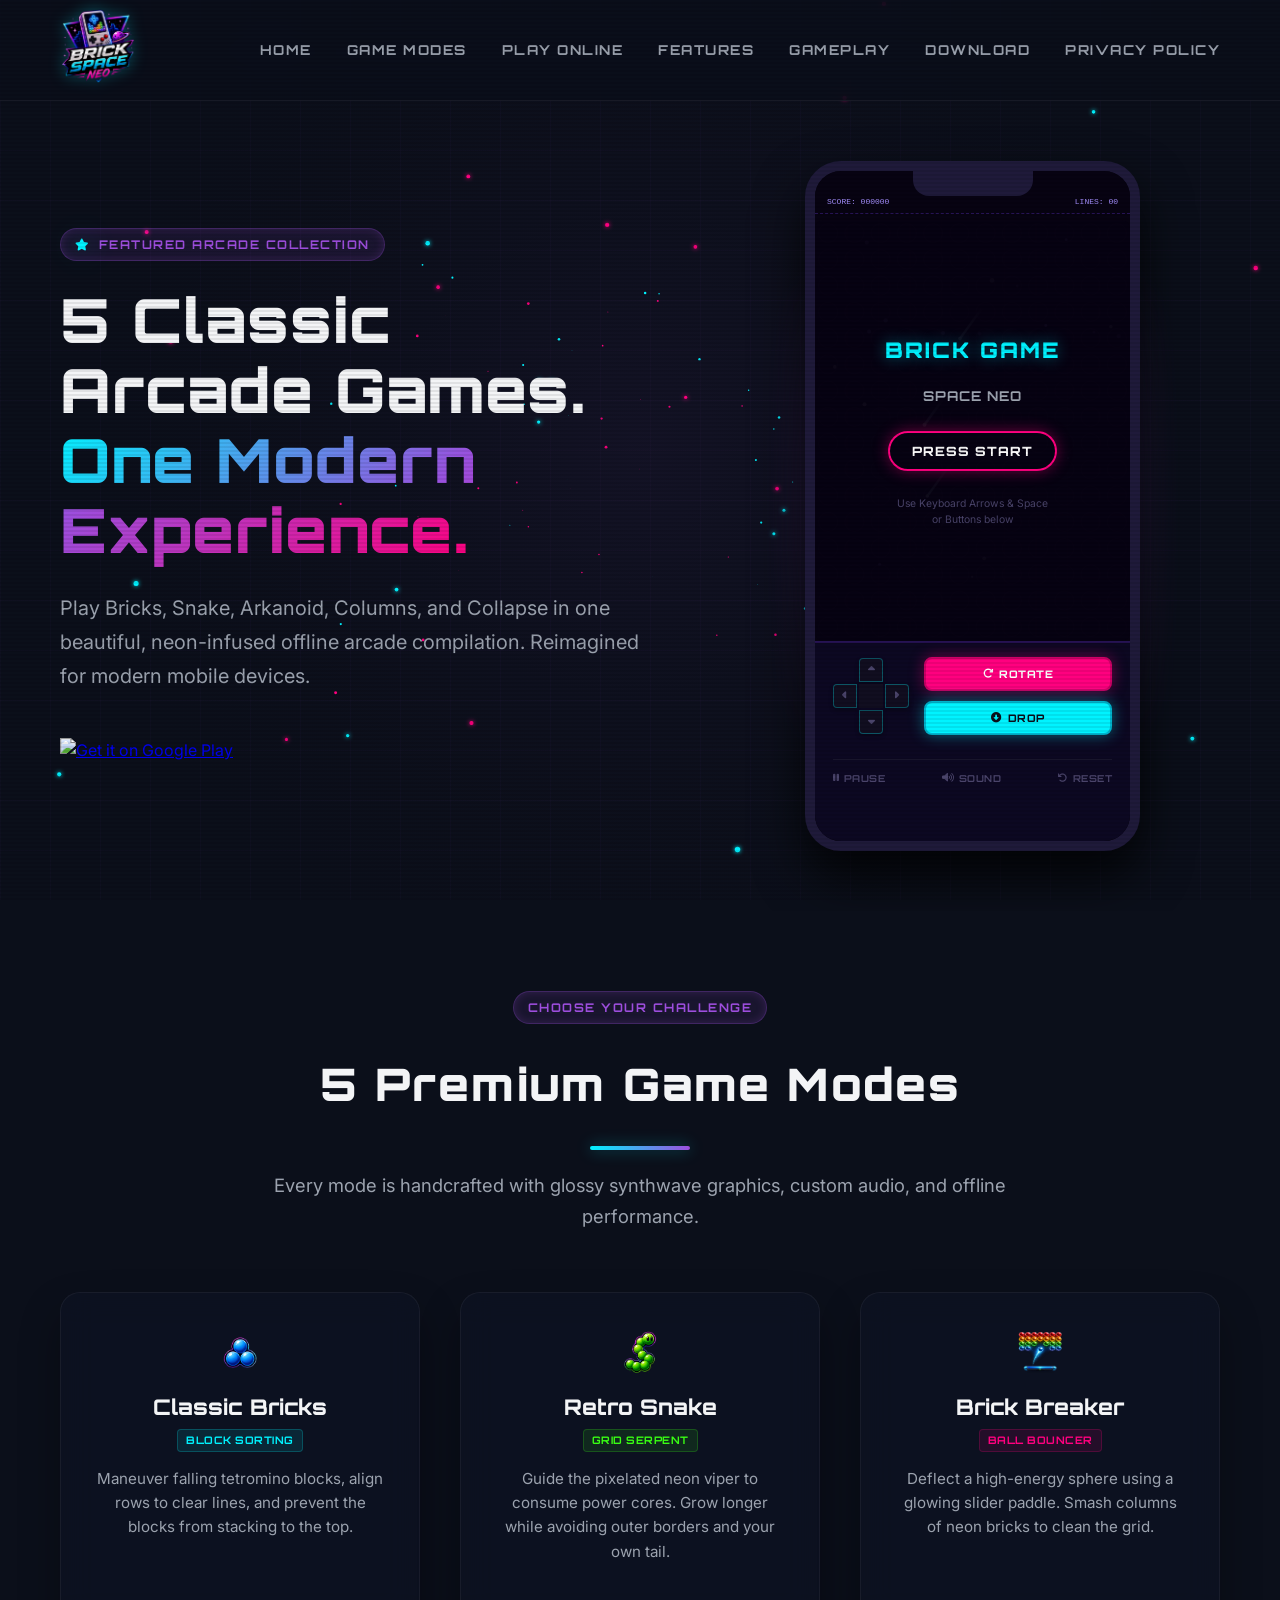
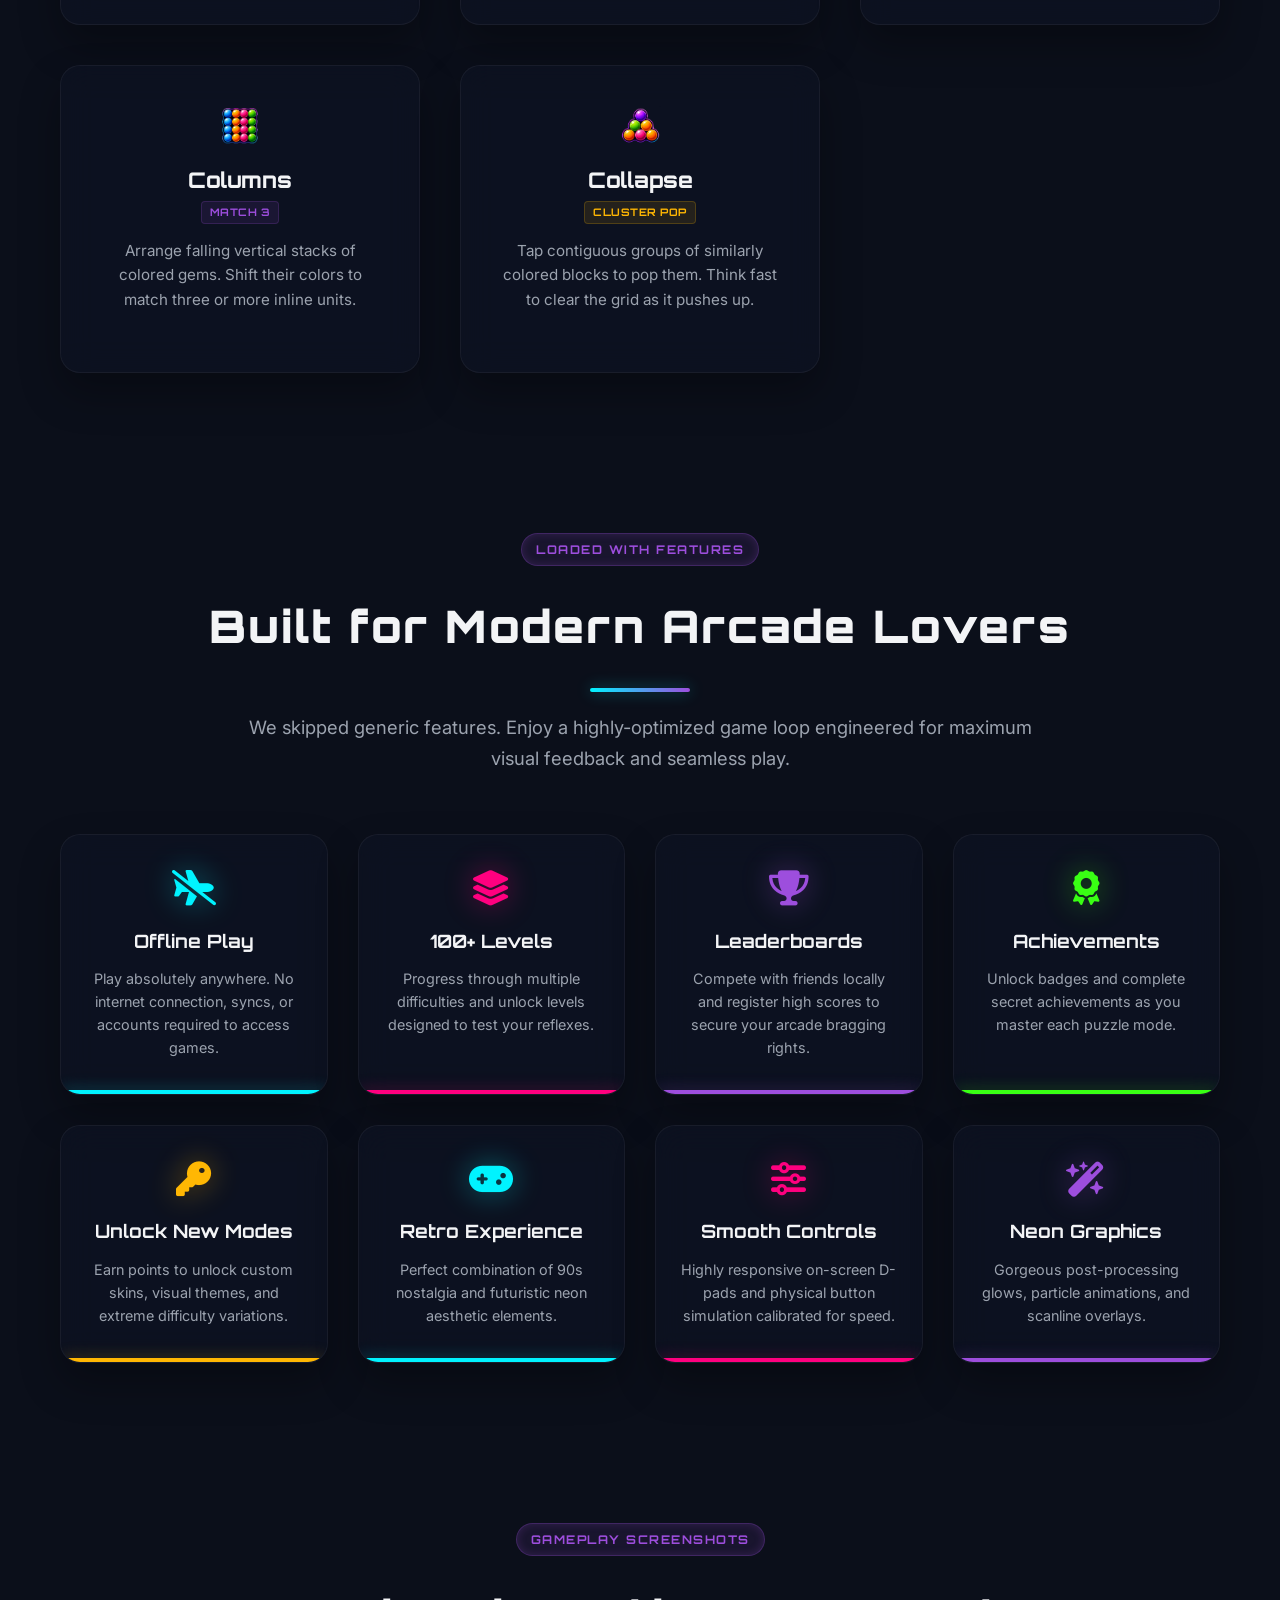
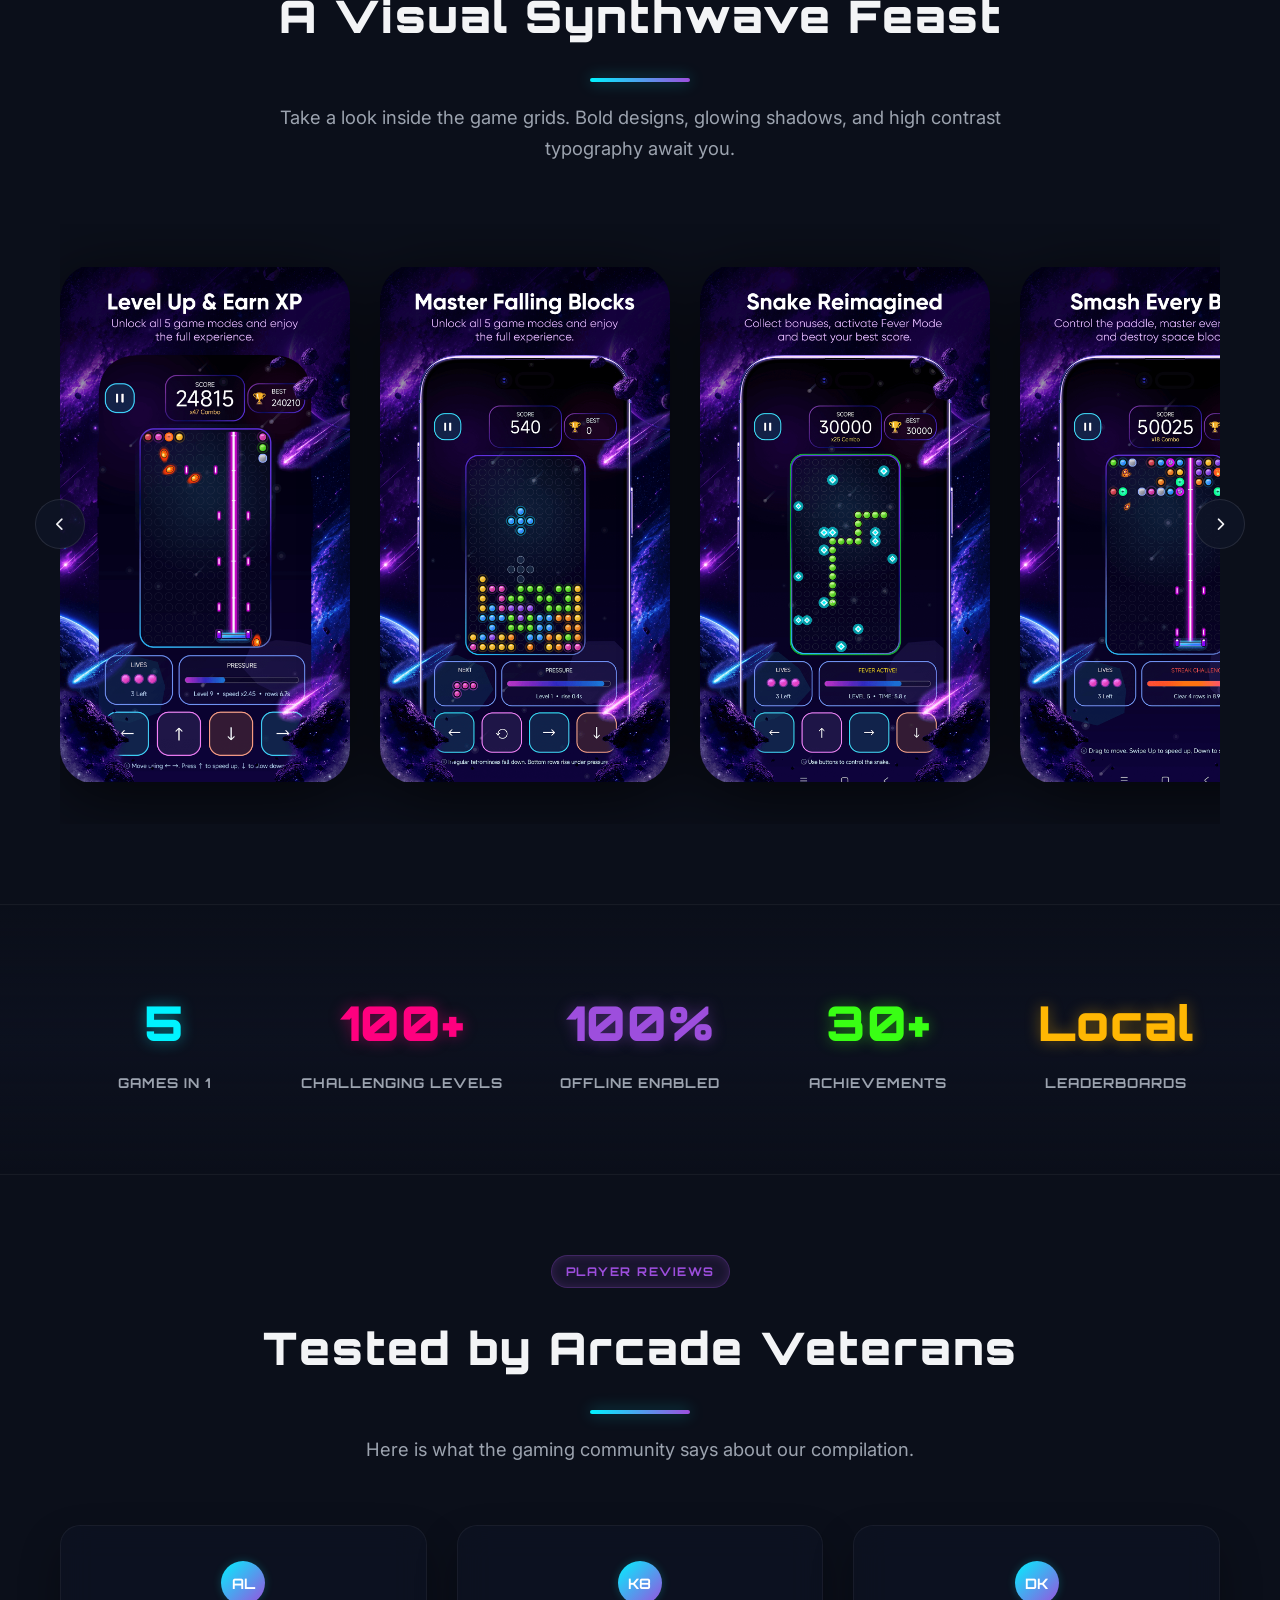
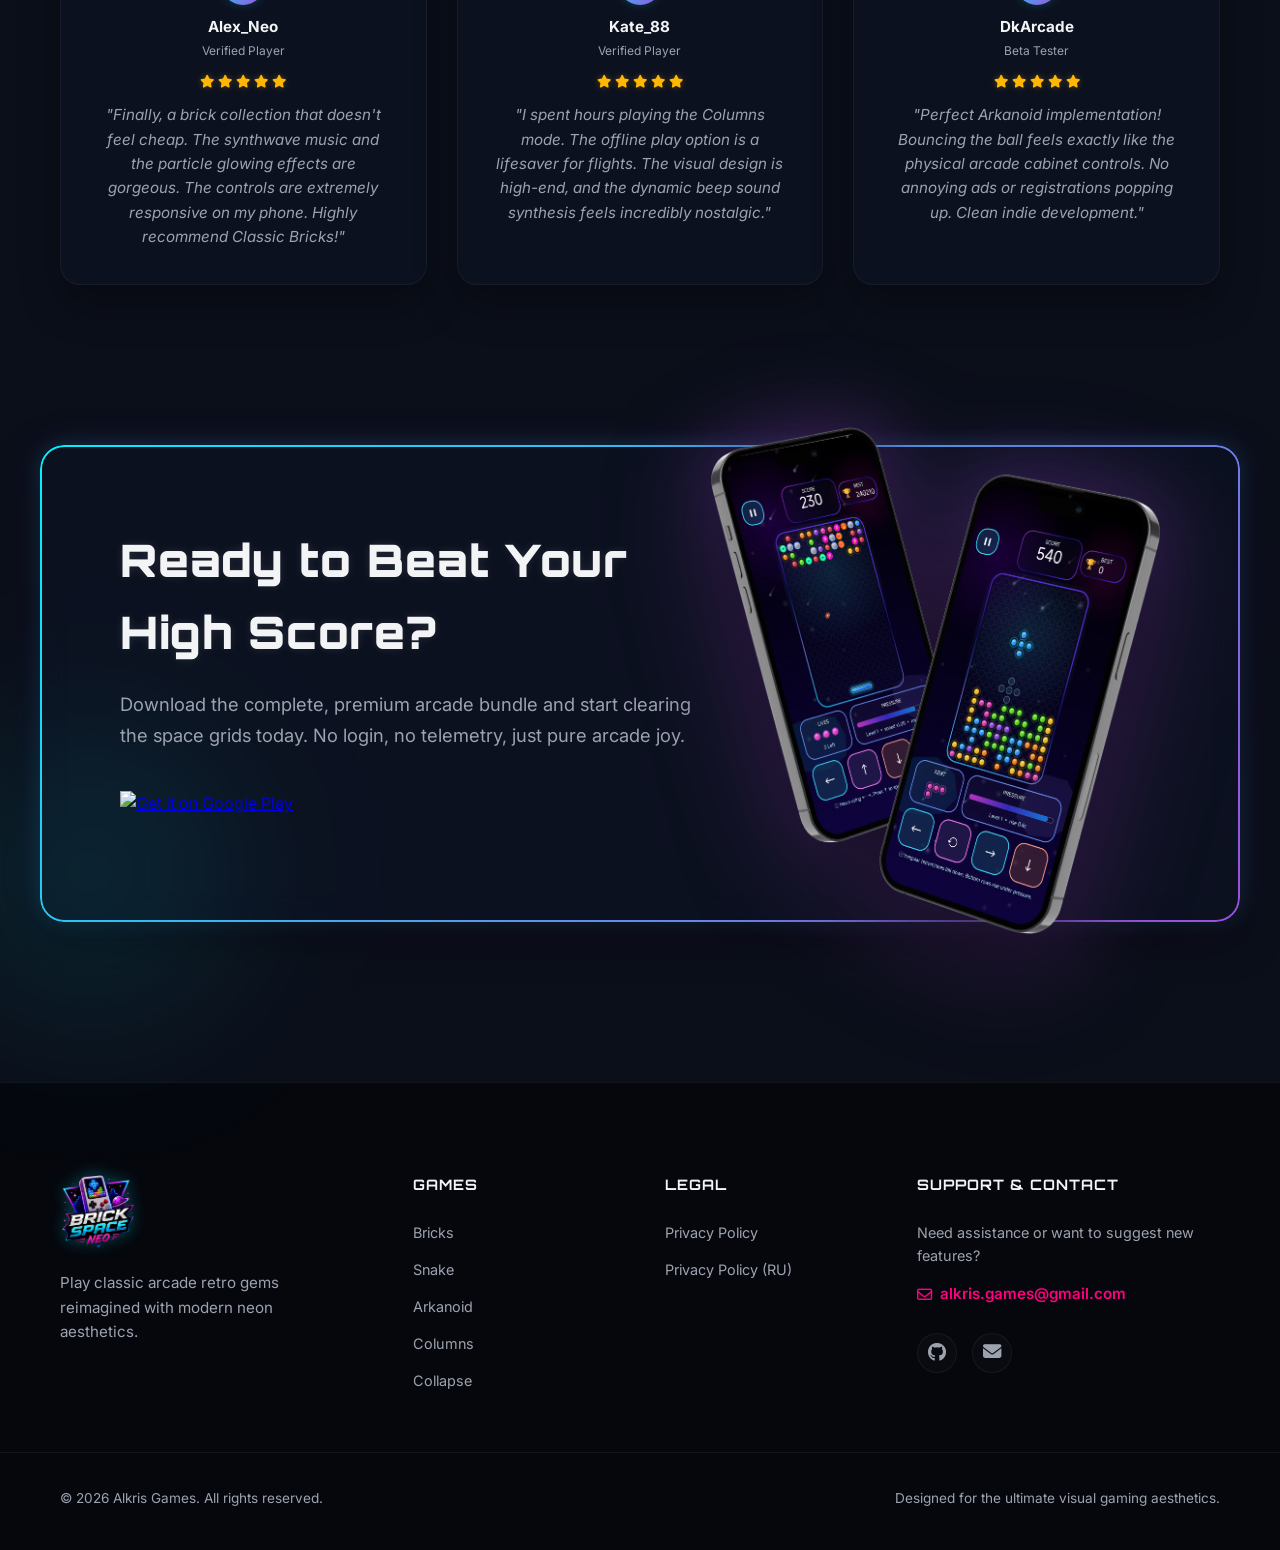
==== commit 9e77e88e: "Revert "Replace interactive hero simulator with levitating iPhone mockup image, remove Play Online n" ====
--- a/index.html
+++ b/index.html
@@ -12,7 +12,7 @@
     <link href="https://fonts.googleapis.com/css2?family=Inter:wght@300;400;500;600;700;800&family=Orbitron:wght@500;700;800;900&family=Press+Start+2P&display=swap" rel="stylesheet">
     
     <!-- Custom CSS -->
-    <link rel="stylesheet" href="style.css?v=36">
+    <link rel="stylesheet" href="style.css?v=35">
     <!-- FontAwesome for icons -->
     <link rel="stylesheet" href="https://cdnjs.cloudflare.com/ajax/libs/font-awesome/6.4.0/css/all.min.css">
 </head>
@@ -32,6 +32,7 @@
             <nav class="nav">
                 <a href="#hero" class="nav-link">Home</a>
                 <a href="#modes" class="nav-link">Game Modes</a>
+                <a href="#play" class="nav-link">Play Online</a>
                 <a href="#features" class="nav-link">Features</a>
                 <a href="#gameplay" class="nav-link">Gameplay</a>
                 <a href="#downloads" class="nav-link">Download</a>
@@ -68,11 +69,82 @@
                     </div>
                 </div>
 
-                <!-- Smartphone Mockup Image -->
-                <div class="hero-visual">
-                    <div class="hero-phone-container">
+                <!-- Interactive Smartphone Mockup -->
+                <div class="hero-visual" id="play">
+                    <div class="device-mockup-container">
                         <div class="phone-glow"></div>
-                        <img src="assets/iPhone 14 Pro.png" alt="Brick Space NEO on iPhone" class="hero-phone-image">
+                        <div class="smartphone-device">
+                            <div class="phone-notch"></div>
+                            <div class="phone-screen">
+                                <div class="screen-status-bar">
+                                    <span id="screen-score">SCORE: 000000</span>
+                                    <span id="screen-lines">LINES: 00</span>
+                                </div>
+                                <div class="screen-main">
+                                    <!-- Canvas Game Emulator -->
+                                    <canvas id="gameCanvas" width="240" height="400"></canvas>
+                                    
+                                    <div class="lcd-grid-overlay"></div>
+                                    
+                                    <!-- Screen States -->
+                                    <div id="screen-overlay-start" class="screen-overlay active">
+                                        <div class="overlay-inner">
+                                            <div class="overlay-title">BRICK GAME</div>
+                                            <div class="overlay-subtitle">SPACE NEO</div>
+                                            <button class="overlay-btn" id="start-game-overlay-btn">PRESS START</button>
+                                            <div class="overlay-controls-hint">Use Keyboard Arrows & Space<br>or Buttons below</div>
+                                        </div>
+                                    </div>
+                                    
+                                    <div id="screen-overlay-gameover" class="screen-overlay">
+                                        <div class="overlay-inner">
+                                            <div class="overlay-title error-text">GAME OVER</div>
+                                            <div class="overlay-subtitle" id="gameover-final-score">FINAL: 0</div>
+                                            <button class="overlay-btn" id="restart-game-overlay-btn">TRY AGAIN</button>
+                                        </div>
+                                    </div>
+                                </div>
+                            </div>
+                            
+                            <!-- Housed inside the smartphone body below the screen! -->
+                            <div class="phone-controls-area">
+                                <div class="controls-grid">
+                                    <!-- Navigation Buttons -->
+                                    <div class="dpad-radial">
+                                        <button class="dpad-btn-neon up" id="ctrl-up" title="Hold Piece">
+                                            <i class="fa-solid fa-caret-up"></i>
+                                        </button>
+                                        <button class="dpad-btn-neon left" id="ctrl-left" title="Move Left">
+                                            <i class="fa-solid fa-caret-left"></i>
+                                        </button>
+                                        <button class="dpad-btn-neon right" id="ctrl-right" title="Move Right">
+                                            <i class="fa-solid fa-caret-right"></i>
+                                        </button>
+                                        <button class="dpad-btn-neon down" id="ctrl-down" title="Soft Drop">
+                                            <i class="fa-solid fa-caret-down"></i>
+                                        </button>
+                                        <div class="dpad-core"></div>
+                                    </div>
+                                    
+                                    <!-- Action Buttons -->
+                                    <div class="action-buttons-neon">
+                                        <button class="act-btn-neon rotate" id="ctrl-rotate" title="Rotate Piece">
+                                            <i class="fa-solid fa-rotate-right"></i> ROTATE
+                                        </button>
+                                        <button class="act-btn-neon drop" id="ctrl-drop" title="Hard Drop">
+                                            <i class="fa-solid fa-circle-down"></i> DROP
+                                        </button>
+                                    </div>
+                                </div>
+                                
+                                <!-- Small Utility buttons -->
+                                <div class="mini-utils-neon">
+                                    <button class="mini-util-btn" id="ctrl-pause"><i class="fa-solid fa-pause"></i> PAUSE</button>
+                                    <button class="mini-util-btn" id="ctrl-sound"><i class="fa-solid fa-volume-high" id="sound-icon"></i> SOUND</button>
+                                    <button class="mini-util-btn" id="ctrl-reset"><i class="fa-solid fa-arrow-rotate-left"></i> RESET</button>
+                                </div>
+                            </div>
+                        </div>
                     </div>
                 </div>
             </div>
@@ -405,9 +477,7 @@
                     </div>
                     
                     <div class="cta-visual">
-                        <div class="cta-phone-wrapper">
-                            <img src="assets/iPhone 14 Pro.png" alt="Brick Space NEO on iPhone 14 Pro" class="cta-phone-image">
-                        </div>
+                        <img src="assets/iPhone 14 Pro.png" alt="Brick Space NEO on iPhone 14 Pro" class="cta-phone-image">
                     </div>
                 </div>
             </div>
@@ -465,7 +535,7 @@
     </footer>
 
     <!-- Scripts -->
-    <script src="demo.js?v=36"></script>
-    <script src="app.js?v=36"></script>
+    <script src="demo.js?v=35"></script>
+    <script src="app.js?v=35"></script>
 </body>
 </html>
--- a/style.css
+++ b/style.css
@@ -1394,24 +1394,21 @@
     position: relative;
 }
 
-.cta-phone-wrapper {
+.cta-phone-image {
     position: absolute;
     top: 50%;
     right: 0;
     transform: translateY(-50%);
-    z-index: 10;
-}
-
-.cta-phone-image {
     max-width: none;
     height: 560px;
     object-fit: contain;
     filter: drop-shadow(0 25px 50px rgba(0, 0, 0, 0.7)) drop-shadow(0 0 35px rgba(157, 78, 221, 0.45)); /* Changed glow to purple */
     transition: transform 0.3s ease;
+    z-index: 10;
 }
 
 .cta-phone-image:hover {
-    transform: scale(1.04);
+    transform: translateY(-50%) scale(1.04) translateY(-5px);
 }
 
 .cta-app-title {
@@ -1730,24 +1727,19 @@
         justify-content: flex-start;
     }
 
-    .cta-phone-wrapper {
+    .cta-phone-image {
         position: relative;
         top: auto;
         right: auto;
         transform: none;
+        max-width: 100%;
+        height: 420px;
         margin: 30px auto -80px;
         display: block;
     }
-
-    .cta-phone-image {
-        max-width: 100%;
-        height: 420px;
-        display: block;
-        margin: 0 auto;
-    }
     
     .cta-phone-image:hover {
-        transform: scale(1.04);
+        transform: scale(1.04) translateY(-5px);
     }
     
     .safe-badge-large {
@@ -1979,62 +1971,3 @@
 .privacy-content-box li {
     margin-bottom: 8px;
 }
-
-/* --- LEVITATION ANIMATIONS & HERO PHONE --- */
-@keyframes levitate-hero {
-    0% {
-        transform: translateY(0);
-    }
-    50% {
-        transform: translateY(-15px);
-    }
-    100% {
-        transform: translateY(0);
-    }
-}
-
-@keyframes levitate-cta {
-    0% {
-        transform: translateY(-50%);
-    }
-    50% {
-        transform: translateY(-53%) scale(1.02);
-    }
-    100% {
-        transform: translateY(-50%);
-    }
-}
-
-.hero-phone-container {
-    position: relative;
-    width: 335px;
-    display: flex;
-    justify-content: center;
-    align-items: center;
-    animation: levitate-hero 8s infinite ease-in-out;
-}
-
-.hero-phone-image {
-    max-width: 100%;
-    height: 580px;
-    object-fit: contain;
-    filter: drop-shadow(0 25px 50px rgba(0, 0, 0, 0.7)) drop-shadow(0 0 35px rgba(0, 243, 255, 0.25));
-    transition: transform 0.3s ease;
-    z-index: 10;
-}
-
-.hero-phone-image:hover {
-    transform: scale(1.03);
-}
-
-/* Apply floating animation to CTA Phone container */
-.cta-phone-wrapper {
-    animation: levitate-cta 9s infinite ease-in-out;
-}
-
-/* Apply floating animation to CTA Phone wrapper on mobile */
-@media (max-width: 992px) {
-    .cta-phone-wrapper {
-        animation: levitate-hero 8s infinite ease-in-out;
-    }
-}
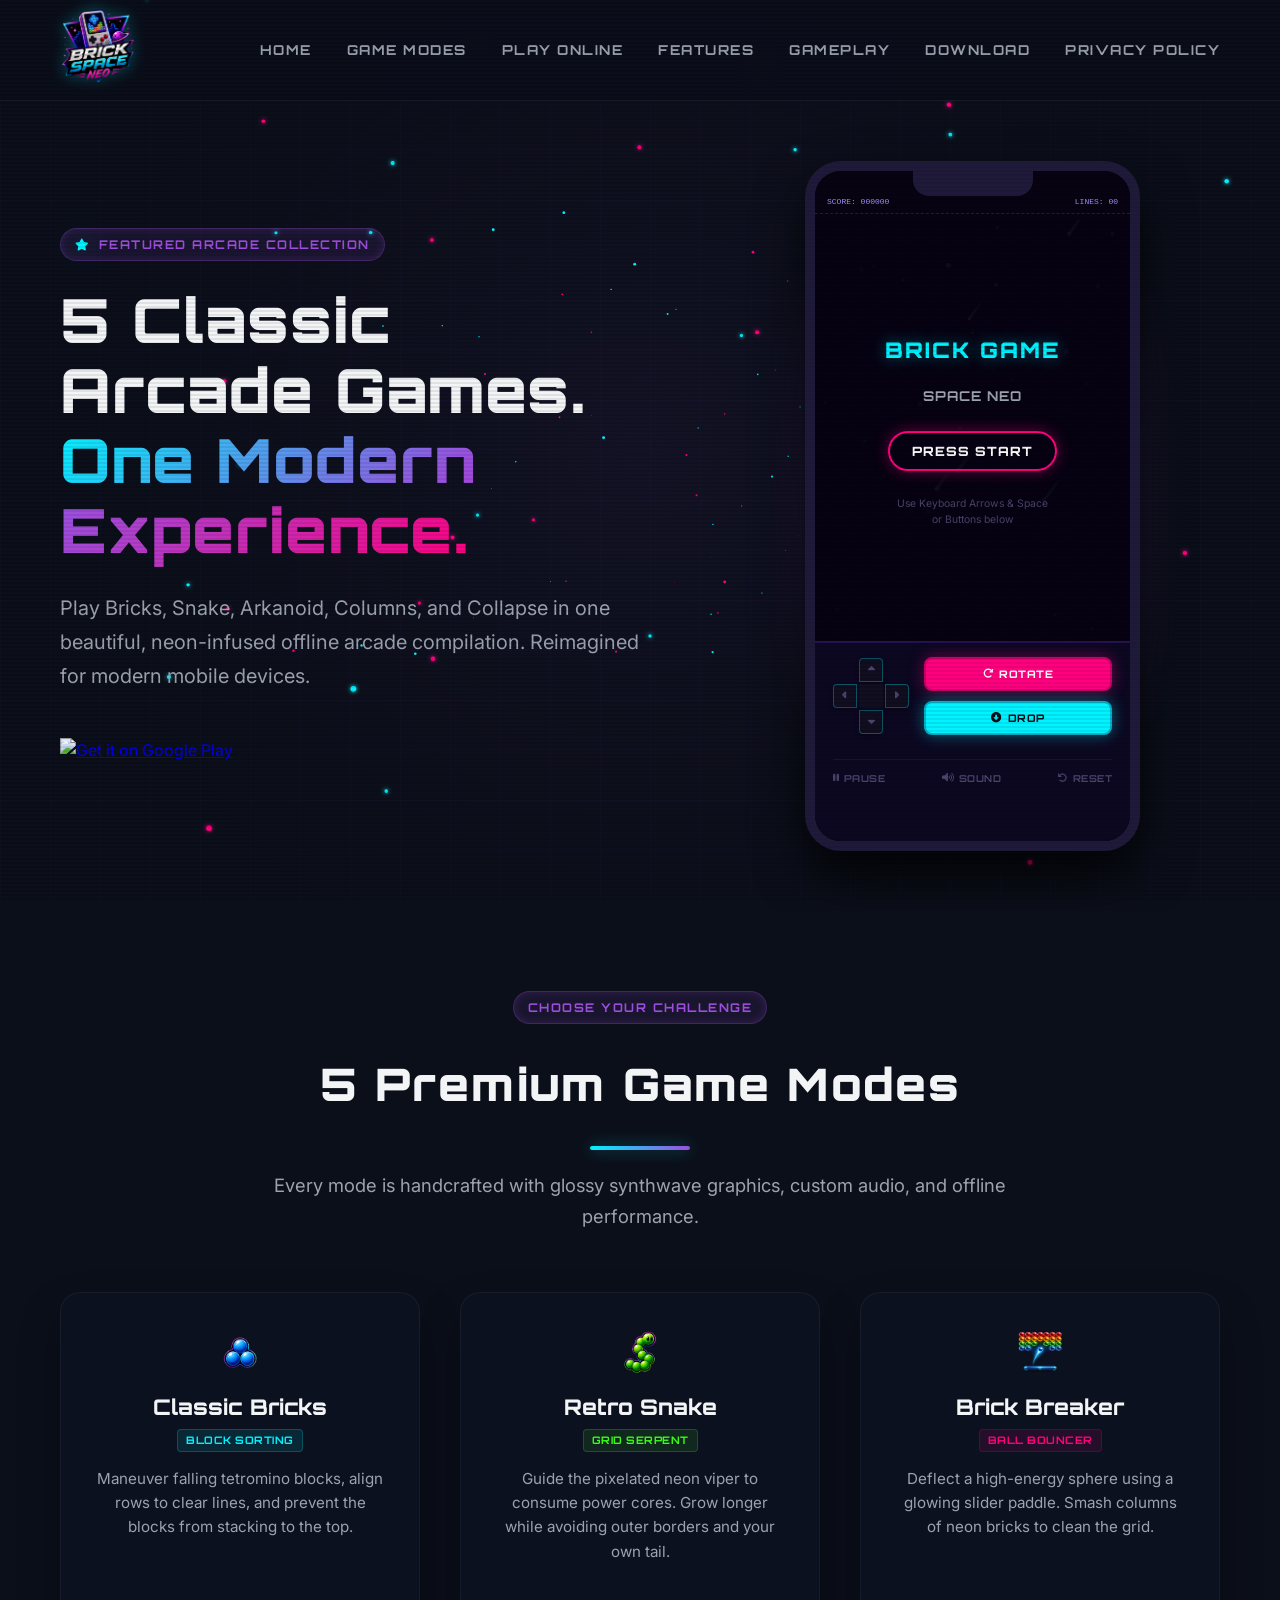
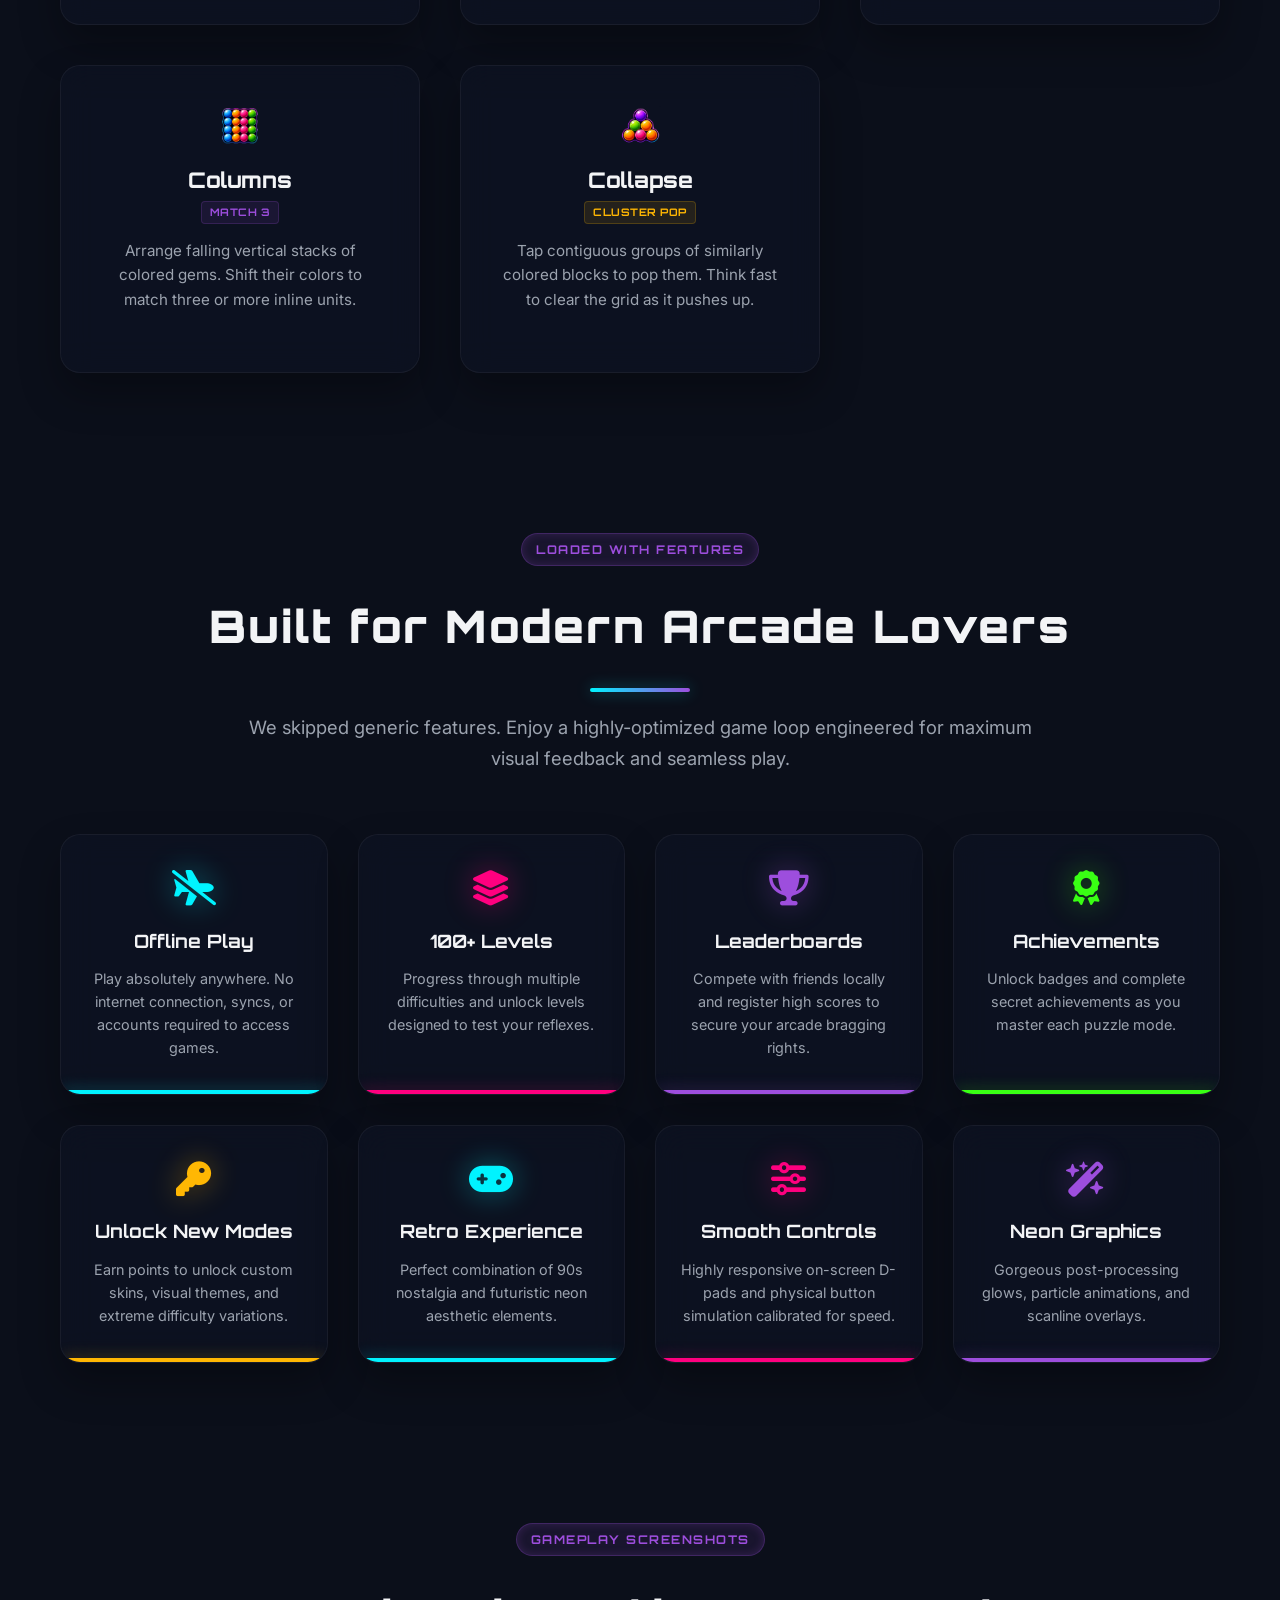
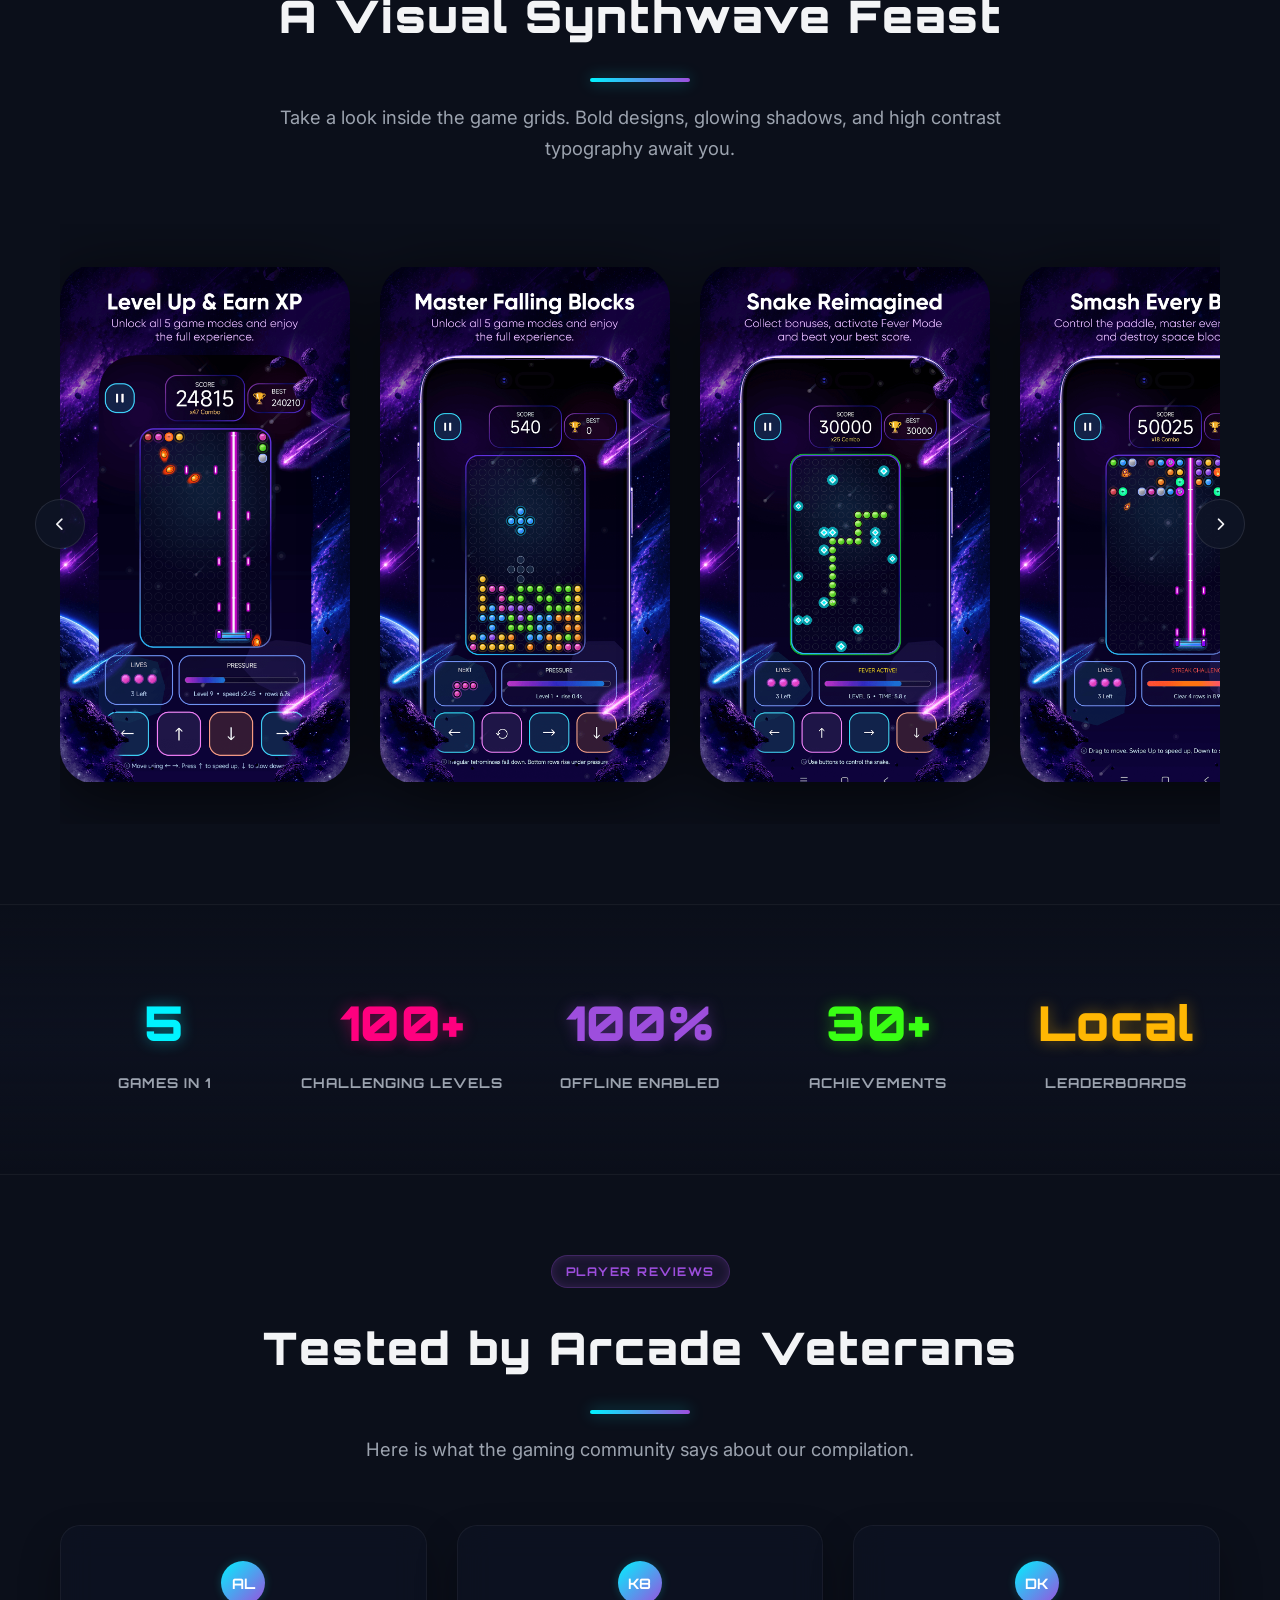
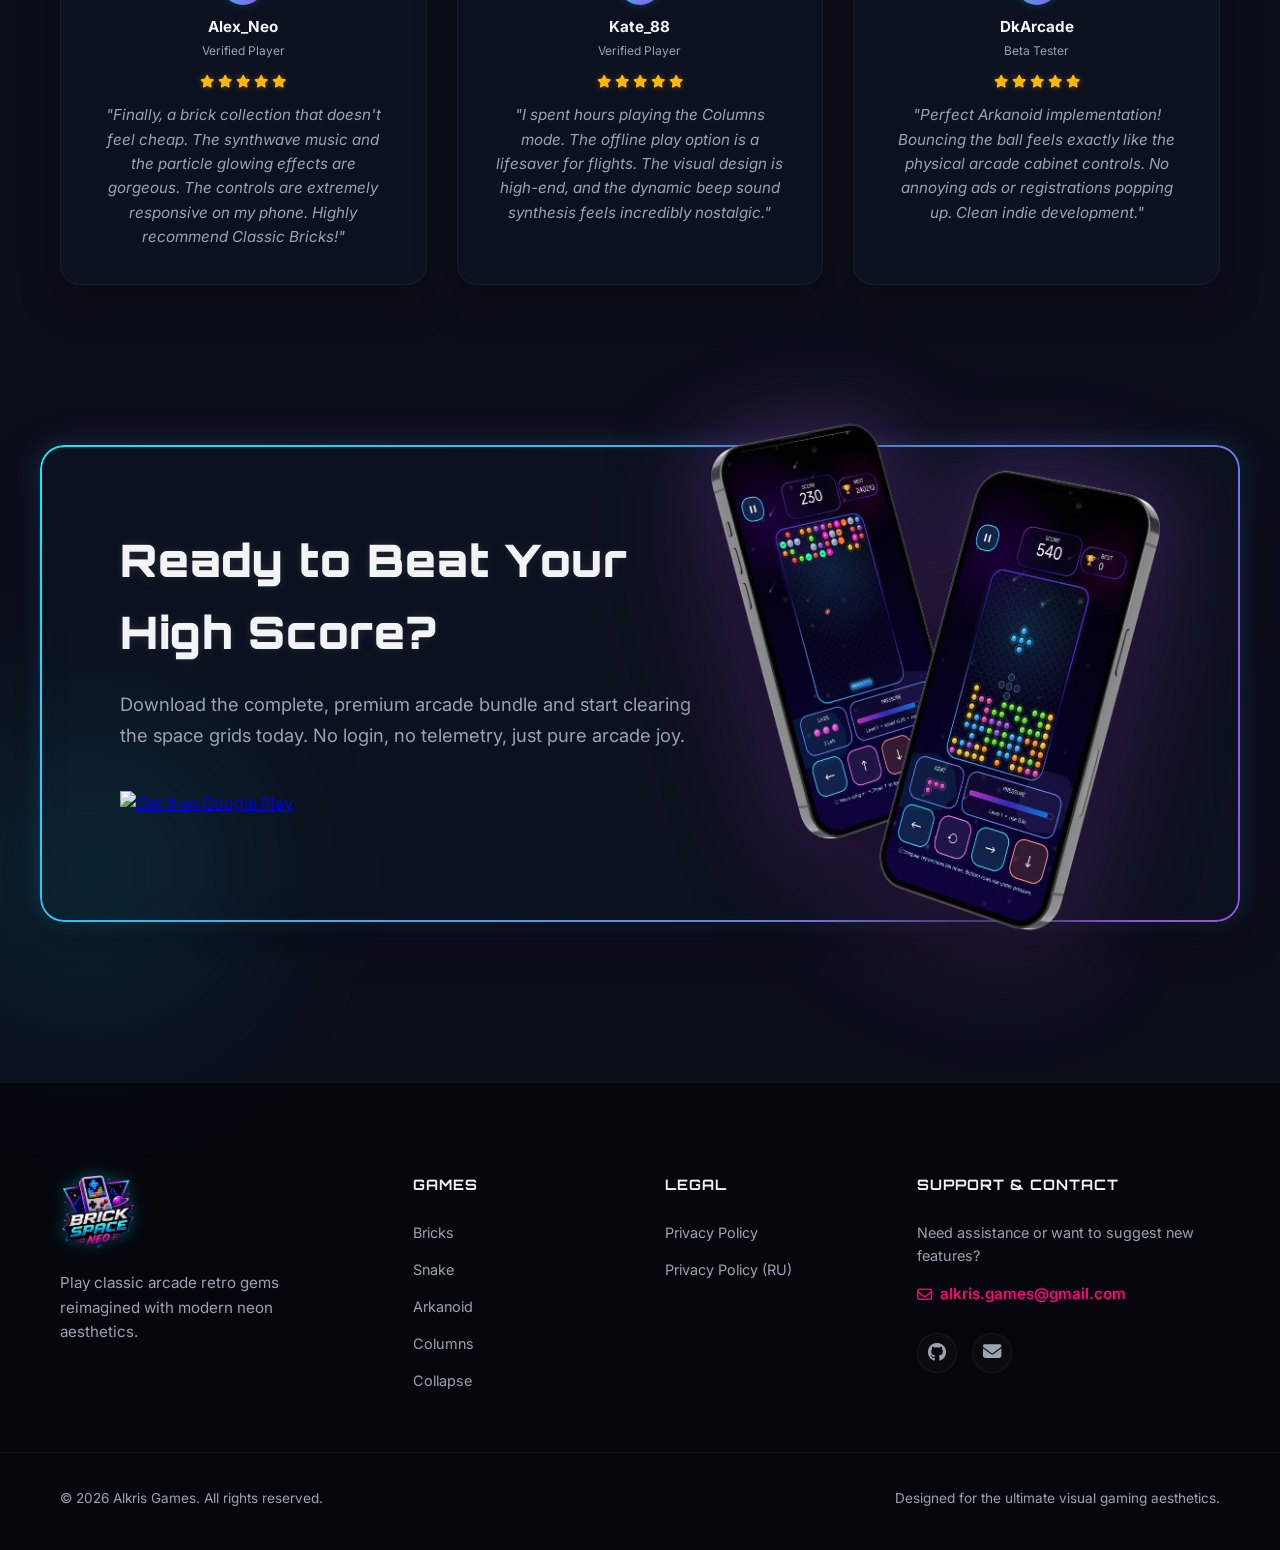
==== commit 72ee2e40: "Restore interactive game emulator in hero, keep Play Online navigation link, and add zero-gravity le" ====
--- a/index.html
+++ b/index.html
@@ -12,7 +12,7 @@
     <link href="https://fonts.googleapis.com/css2?family=Inter:wght@300;400;500;600;700;800&family=Orbitron:wght@500;700;800;900&family=Press+Start+2P&display=swap" rel="stylesheet">
     
     <!-- Custom CSS -->
-    <link rel="stylesheet" href="style.css?v=35">
+    <link rel="stylesheet" href="style.css?v=37">
     <!-- FontAwesome for icons -->
     <link rel="stylesheet" href="https://cdnjs.cloudflare.com/ajax/libs/font-awesome/6.4.0/css/all.min.css">
 </head>
@@ -477,7 +477,9 @@
                     </div>
                     
                     <div class="cta-visual">
-                        <img src="assets/iPhone 14 Pro.png" alt="Brick Space NEO on iPhone 14 Pro" class="cta-phone-image">
+                        <div class="cta-phone-wrapper">
+                            <img src="assets/iPhone 14 Pro.png" alt="Brick Space NEO on iPhone 14 Pro" class="cta-phone-image">
+                        </div>
                     </div>
                 </div>
             </div>
@@ -535,7 +537,7 @@
     </footer>
 
     <!-- Scripts -->
-    <script src="demo.js?v=35"></script>
-    <script src="app.js?v=35"></script>
+    <script src="demo.js?v=37"></script>
+    <script src="app.js?v=37"></script>
 </body>
 </html>
--- a/style.css
+++ b/style.css
@@ -1394,21 +1394,24 @@
     position: relative;
 }
 
-.cta-phone-image {
+.cta-phone-wrapper {
     position: absolute;
     top: 50%;
     right: 0;
     transform: translateY(-50%);
+    z-index: 10;
+}
+
+.cta-phone-image {
     max-width: none;
     height: 560px;
     object-fit: contain;
     filter: drop-shadow(0 25px 50px rgba(0, 0, 0, 0.7)) drop-shadow(0 0 35px rgba(157, 78, 221, 0.45)); /* Changed glow to purple */
     transition: transform 0.3s ease;
-    z-index: 10;
 }
 
 .cta-phone-image:hover {
-    transform: translateY(-50%) scale(1.04) translateY(-5px);
+    transform: scale(1.04);
 }
 
 .cta-app-title {
@@ -1727,19 +1730,24 @@
         justify-content: flex-start;
     }
 
-    .cta-phone-image {
+    .cta-phone-wrapper {
         position: relative;
         top: auto;
         right: auto;
         transform: none;
+        margin: 30px auto -80px;
+        display: block;
+    }
+
+    .cta-phone-image {
         max-width: 100%;
         height: 420px;
-        margin: 30px auto -80px;
         display: block;
+        margin: 0 auto;
     }
     
     .cta-phone-image:hover {
-        transform: scale(1.04) translateY(-5px);
+        transform: scale(1.04);
     }
     
     .safe-badge-large {
@@ -1971,3 +1979,40 @@
 .privacy-content-box li {
     margin-bottom: 8px;
 }
+
+/* --- LEVITATION ANIMATION FOR FINAL CTA PHONE --- */
+@keyframes levitate-cta {
+    0% {
+        transform: translateY(-50%);
+    }
+    50% {
+        transform: translateY(-53%) scale(1.02);
+    }
+    100% {
+        transform: translateY(-50%);
+    }
+}
+
+@keyframes levitate-cta-mobile {
+    0% {
+        transform: translateY(0);
+    }
+    50% {
+        transform: translateY(-15px);
+    }
+    100% {
+        transform: translateY(0);
+    }
+}
+
+/* Apply floating animation to CTA Phone container */
+.cta-phone-wrapper {
+    animation: levitate-cta 9s infinite ease-in-out;
+}
+
+/* Apply mobile floating animation on mobile */
+@media (max-width: 992px) {
+    .cta-phone-wrapper {
+        animation: levitate-cta-mobile 8s infinite ease-in-out;
+    }
+}
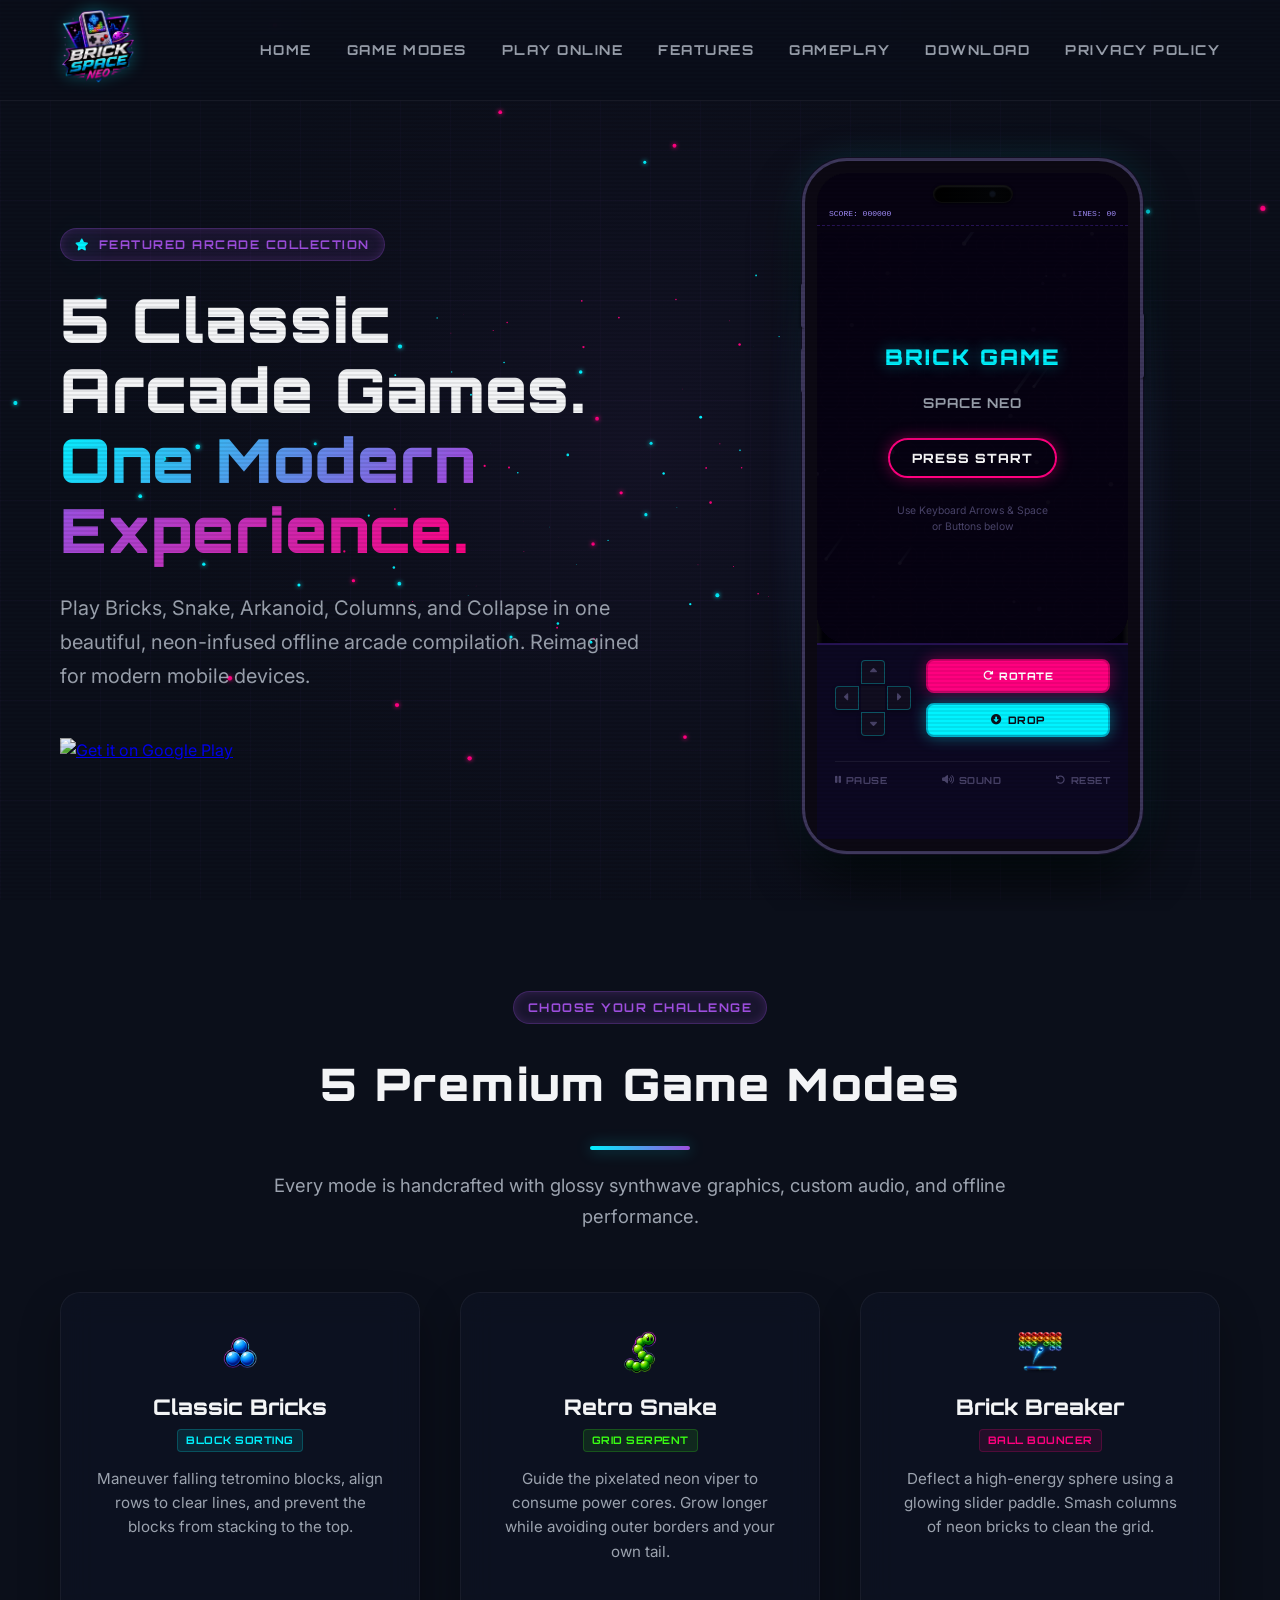
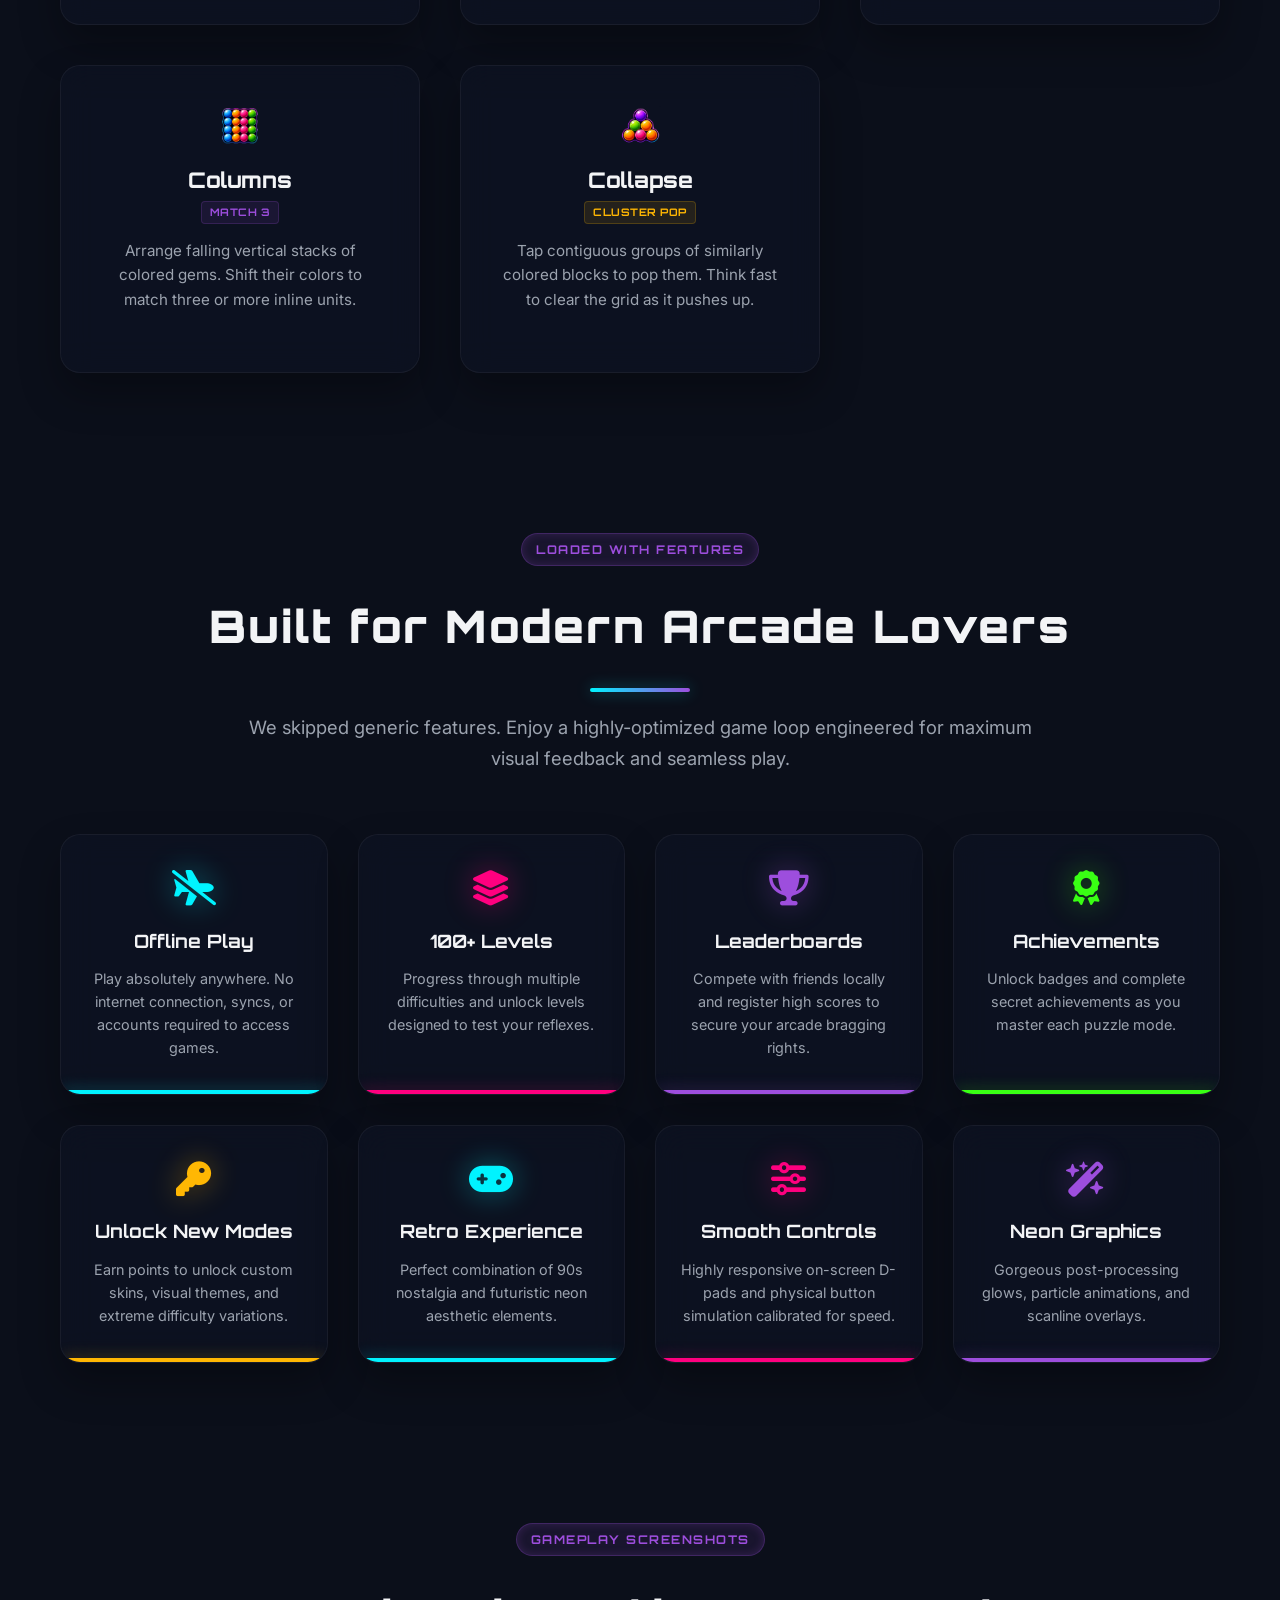
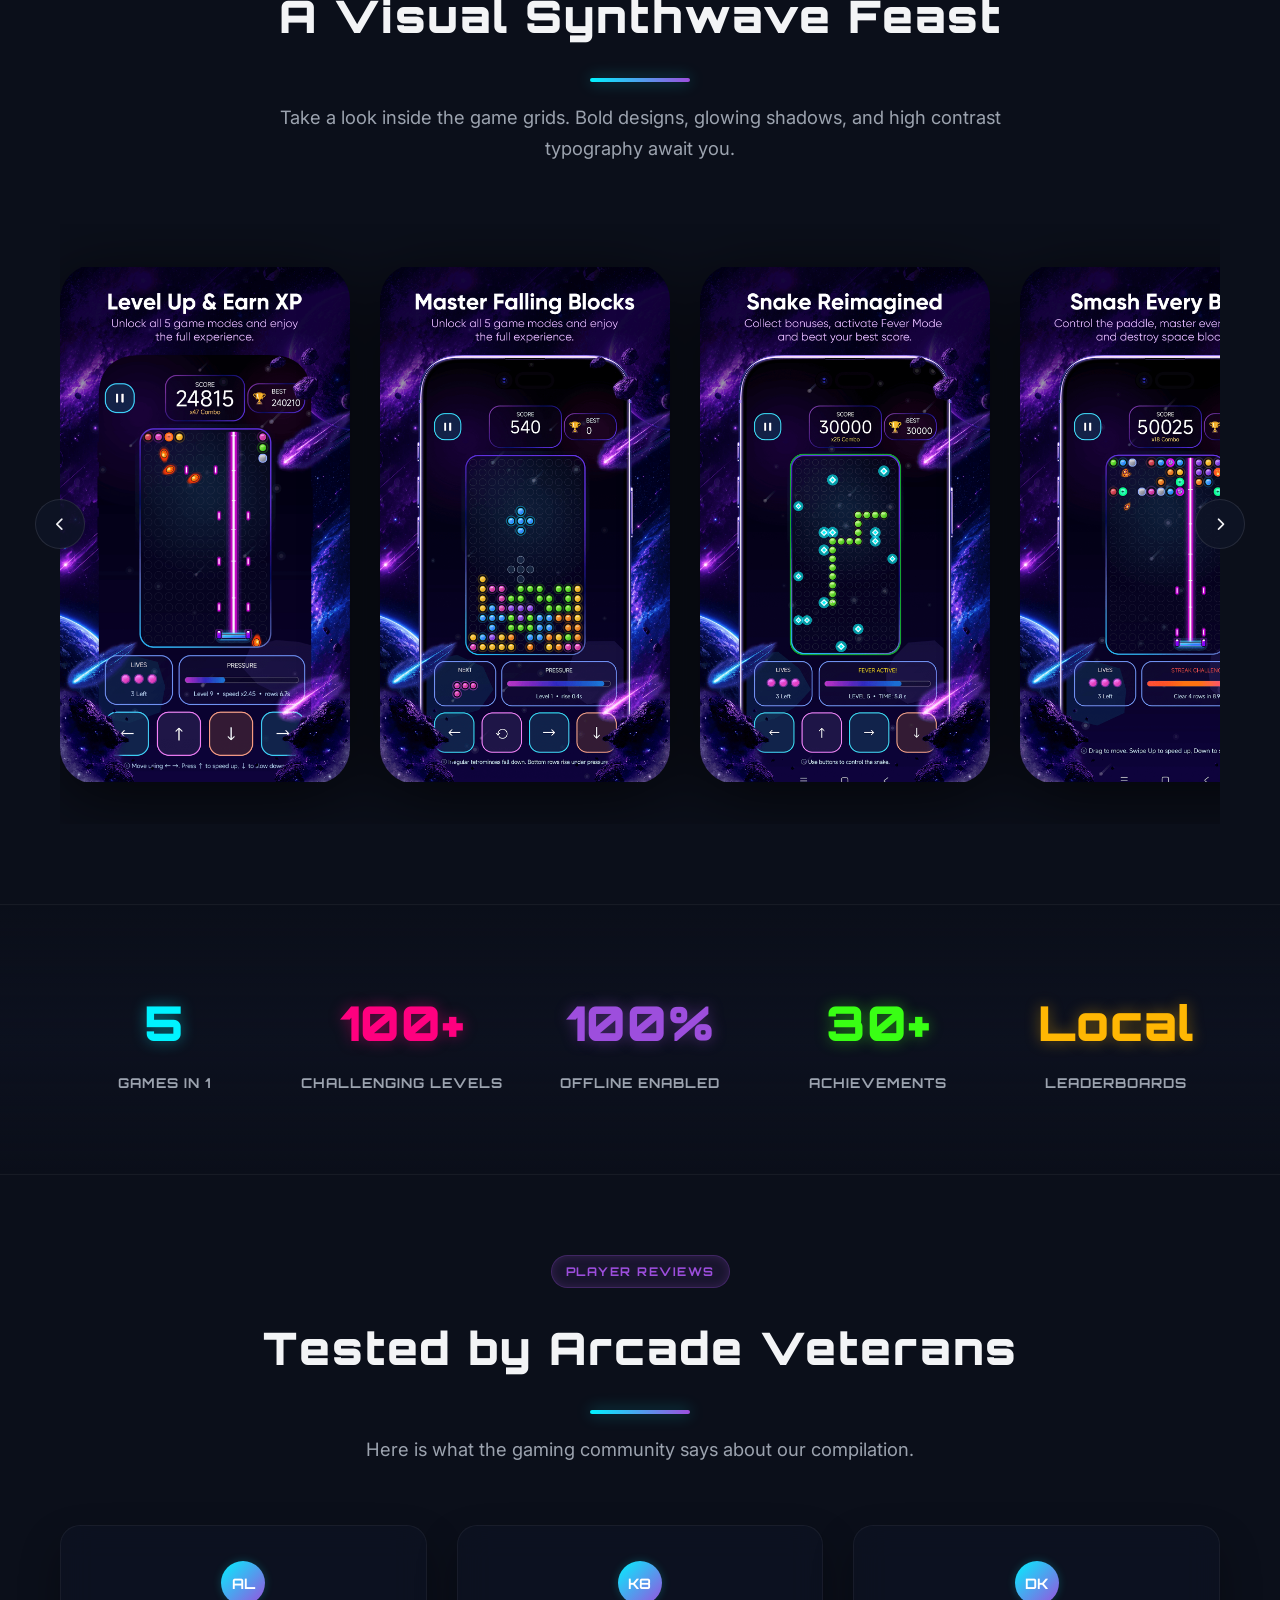
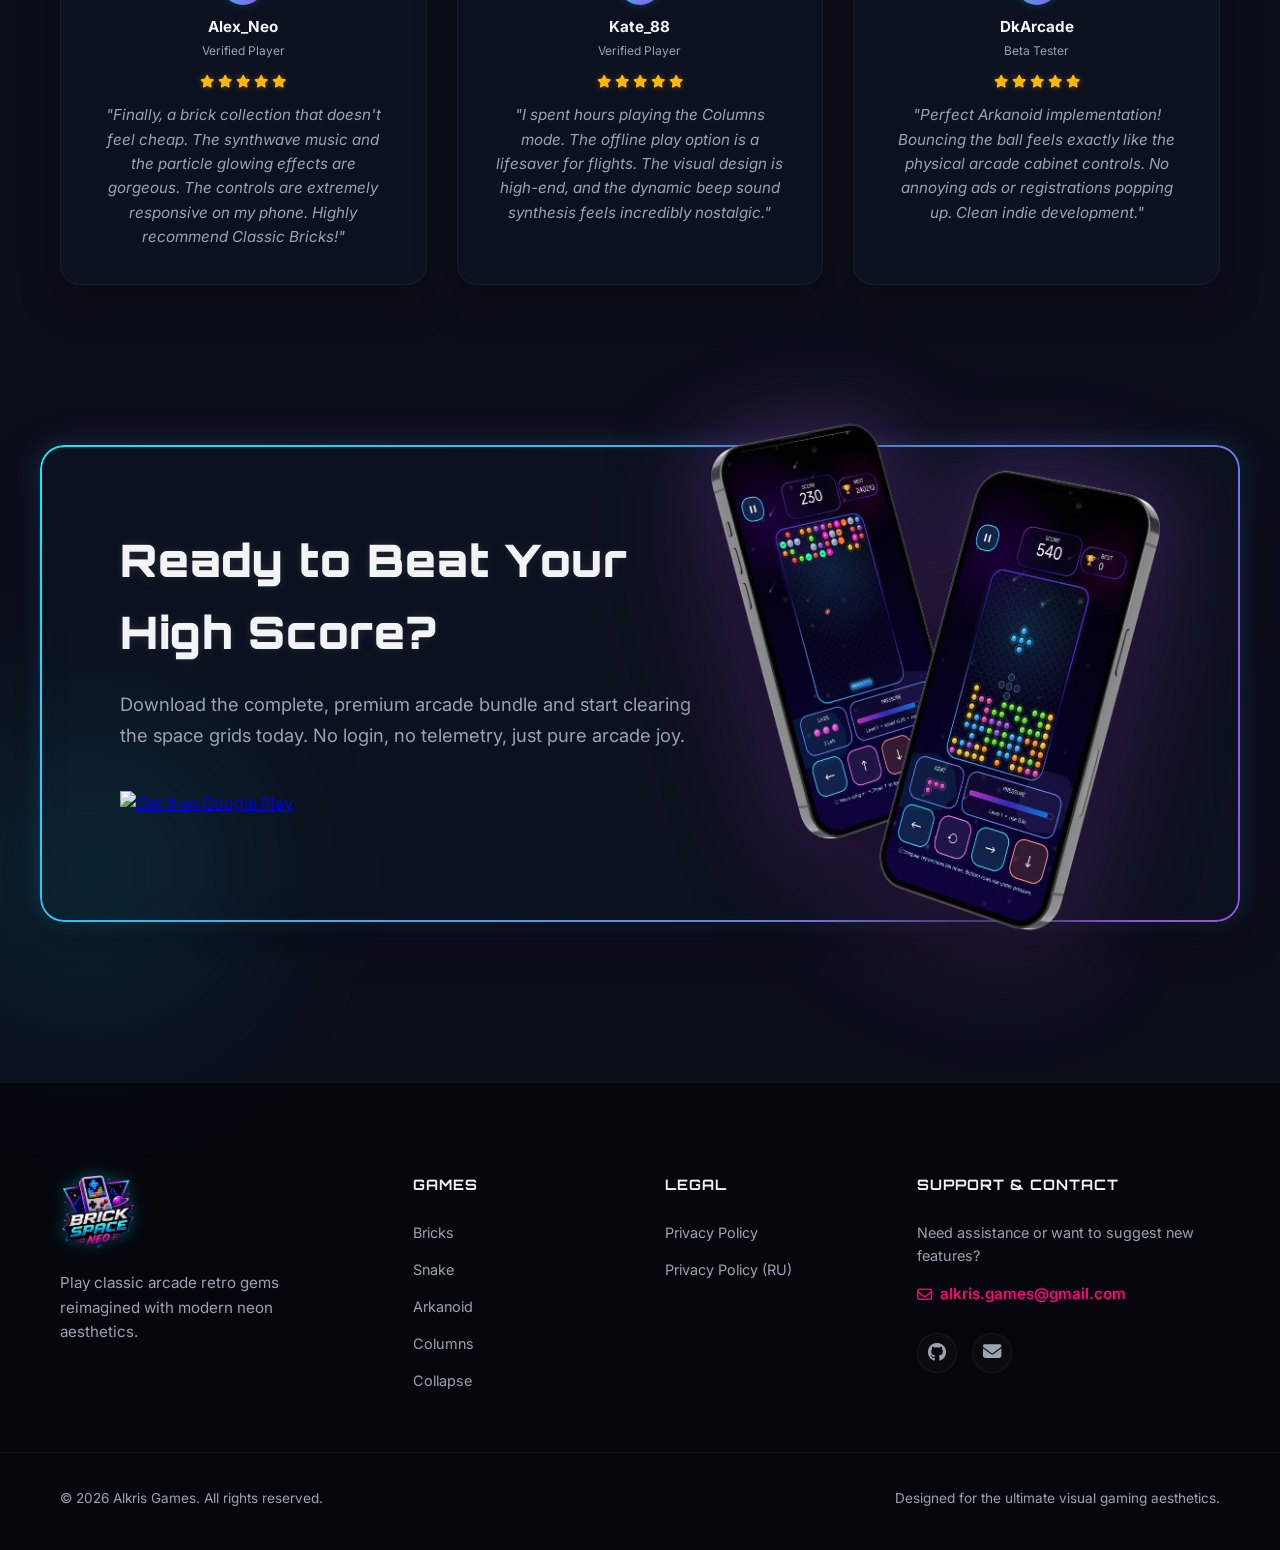
==== commit 1db19094: "Make header interactive smartphone mockup frame highly realistic, including metal rims, black bezels" ====
--- a/index.html
+++ b/index.html
@@ -12,7 +12,7 @@
     <link href="https://fonts.googleapis.com/css2?family=Inter:wght@300;400;500;600;700;800&family=Orbitron:wght@500;700;800;900&family=Press+Start+2P&display=swap" rel="stylesheet">
     
     <!-- Custom CSS -->
-    <link rel="stylesheet" href="style.css?v=37">
+    <link rel="stylesheet" href="style.css?v=38">
     <!-- FontAwesome for icons -->
     <link rel="stylesheet" href="https://cdnjs.cloudflare.com/ajax/libs/font-awesome/6.4.0/css/all.min.css">
 </head>
@@ -537,7 +537,7 @@
     </footer>
 
     <!-- Scripts -->
-    <script src="demo.js?v=37"></script>
-    <script src="app.js?v=37"></script>
+    <script src="demo.js?v=38"></script>
+    <script src="app.js?v=38"></script>
 </body>
 </html>
--- a/style.css
+++ b/style.css
@@ -395,37 +395,78 @@
 
 .smartphone-device {
     background: #020108;
-    border: 10px solid #1f1a3a;
-    border-radius: 36px;
-    box-shadow: 0 25px 50px rgba(0,0,0,0.8), inset 0 2px 6px rgba(255,255,255,0.05);
+    border: 12px solid #0c0914; /* Deep screen bezel */
+    border-radius: 42px;
+    /* Outermost metal titanium rim, screen bezel depth, inner highlight, and drop shadow */
+    box-shadow: 
+        0 0 0 3px #3e385c, /* Outer titanium frame */
+        0 0 0 4px #120e22, /* Outer metal bevel highlight */
+        inset 0 0 8px rgba(0, 0, 0, 0.95), /* Inner shadow depth */
+        inset 0 2px 6px rgba(255, 255, 255, 0.25), /* Metal top edge light reflection */
+        0 25px 50px rgba(0, 0, 0, 0.8), /* Soft drop shadow */
+        0 0 40px rgba(0, 243, 255, 0.15); /* Backlight neon cyan glow */
     height: 690px; /* Increased 15% from 600px */
     width: 100%;
     position: relative;
-    overflow: hidden;
+    overflow: visible; /* Changed to visible to let side buttons project outwards! */
     display: flex;
     flex-direction: column;
+}
+
+/* Side Buttons (Power on Right, Volume Up & Down on Left) */
+.smartphone-device::after {
+    /* Power Button */
+    content: "";
+    position: absolute;
+    right: -16px; /* Offset to mount on the outer titanium frame */
+    top: 140px;
+    width: 4px;
+    height: 65px;
+    background: #3e385c;
+    border-radius: 0 3px 3px 0;
+    box-shadow: 1px 1px 2px rgba(0, 0, 0, 0.4);
+    z-index: 10;
+}
+
+.smartphone-device::before {
+    /* Volume Up and Volume Down (using shadow offset) */
+    content: "";
+    position: absolute;
+    left: -16px; /* Offset to mount on the outer titanium frame */
+    top: 110px;
+    width: 4px;
+    height: 45px;
+    background: #3e385c;
+    border-radius: 3px 0 0 3px;
+    box-shadow: 
+        -1px 1px 2px rgba(0, 0, 0, 0.4),
+        0 65px 0 #3e385c; /* Clone Volume Down button 65px below */
+    z-index: 10;
 }
 
 .phone-notch {
     position: absolute;
-    top: 0;
+    top: 12px;
     left: 50%;
     transform: translateX(-50%);
-    width: 120px;
-    height: 25px;
-    background-color: #1f1a3a;
-    border-bottom-left-radius: 16px;
-    border-bottom-right-radius: 16px;
-    z-index: 10;
+    width: 80px;
+    height: 18px;
+    background: radial-gradient(circle at 75% 50%, #0d121c 2px, #030406 4px, #000 100%); /* Camera lens reflection */
+    border: 1px solid rgba(255, 255, 255, 0.05);
+    border-radius: 20px;
+    z-index: 20;
+    box-shadow: inset 0 1px 2px rgba(255, 255, 255, 0.1), 0 1px 3px rgba(0, 0, 0, 0.5);
 }
 
 .phone-screen {
     height: 470px; /* Increased 15% from 410px */
     width: 100%;
-    padding: 25px 0 0; /* Remove horizontal padding so canvas touches edges */
+    padding: 35px 0 0; /* Expanded padding to position canvas safely below Dynamic Island */
     background-color: #070312;
+    border-radius: 30px; /* Rounded inner screen borders */
     display: flex;
     flex-direction: column;
+    overflow: hidden;
 }
 
 .phone-controls-area {
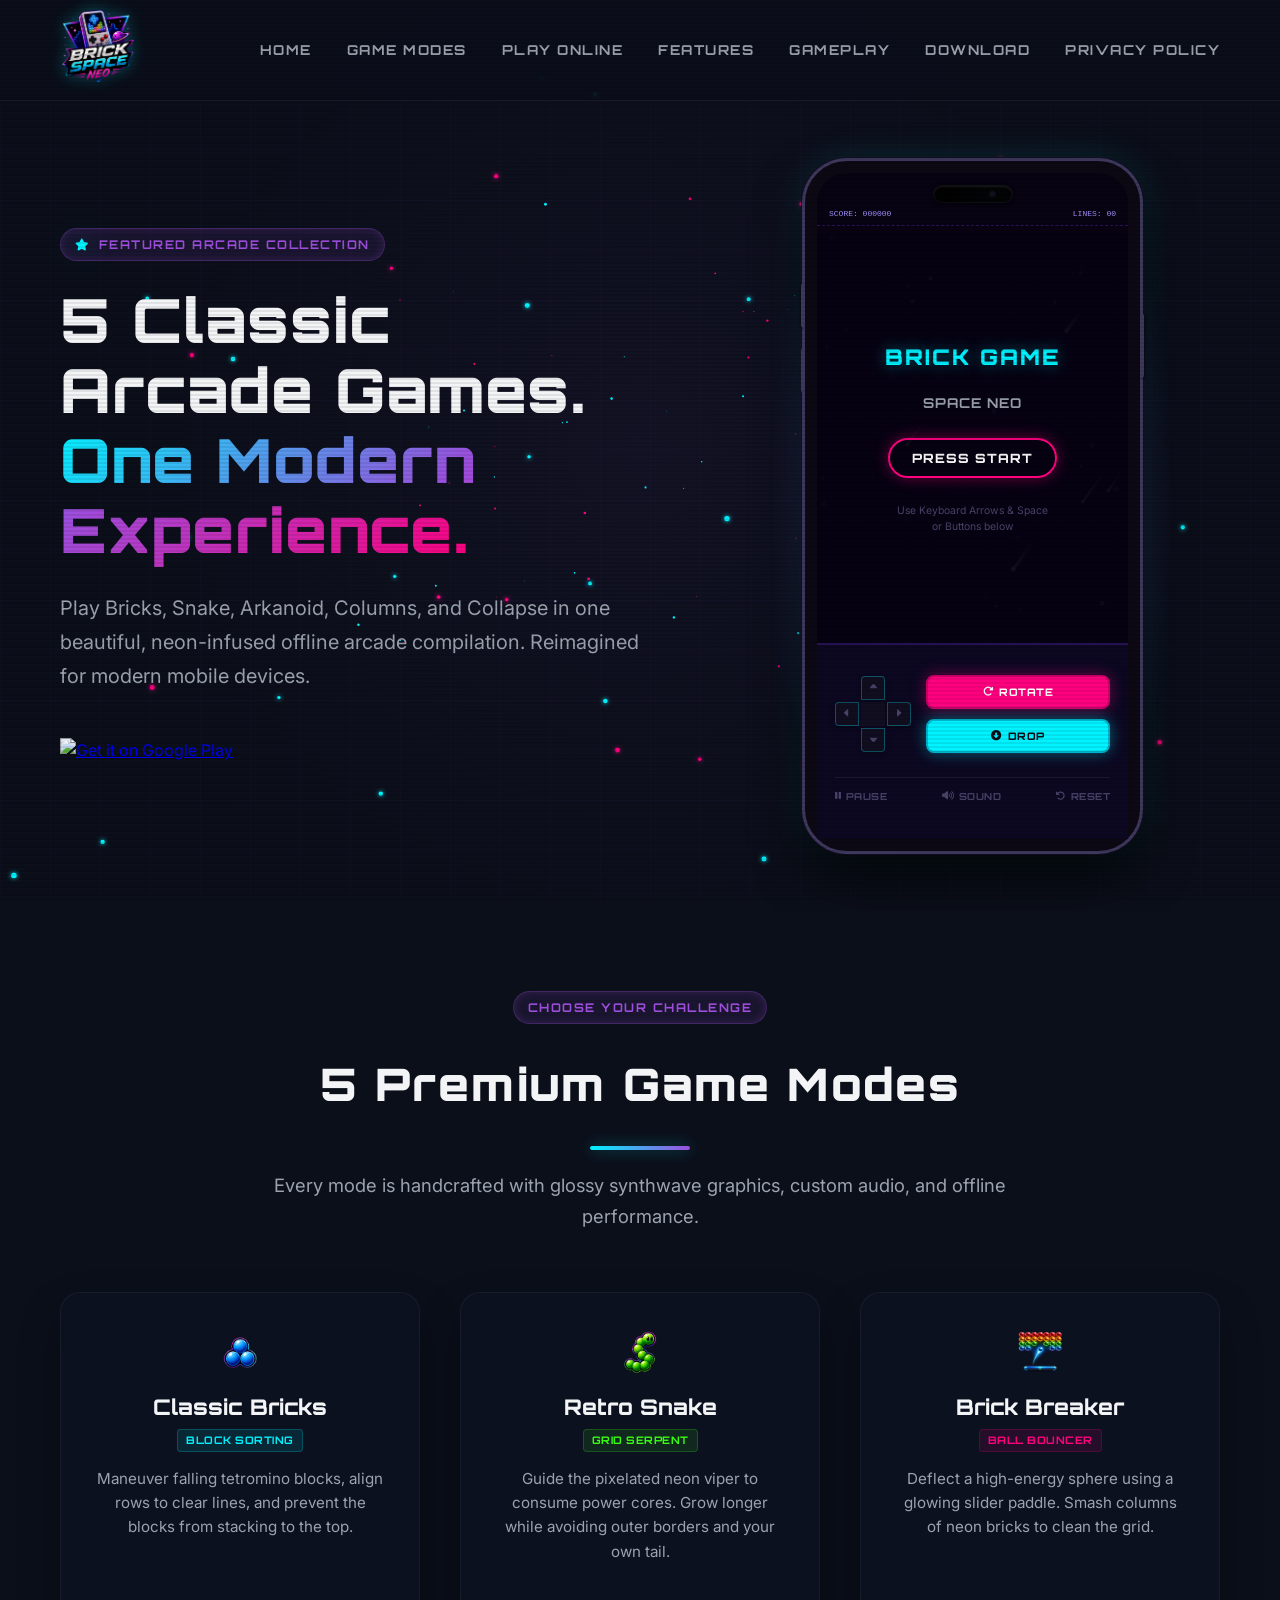
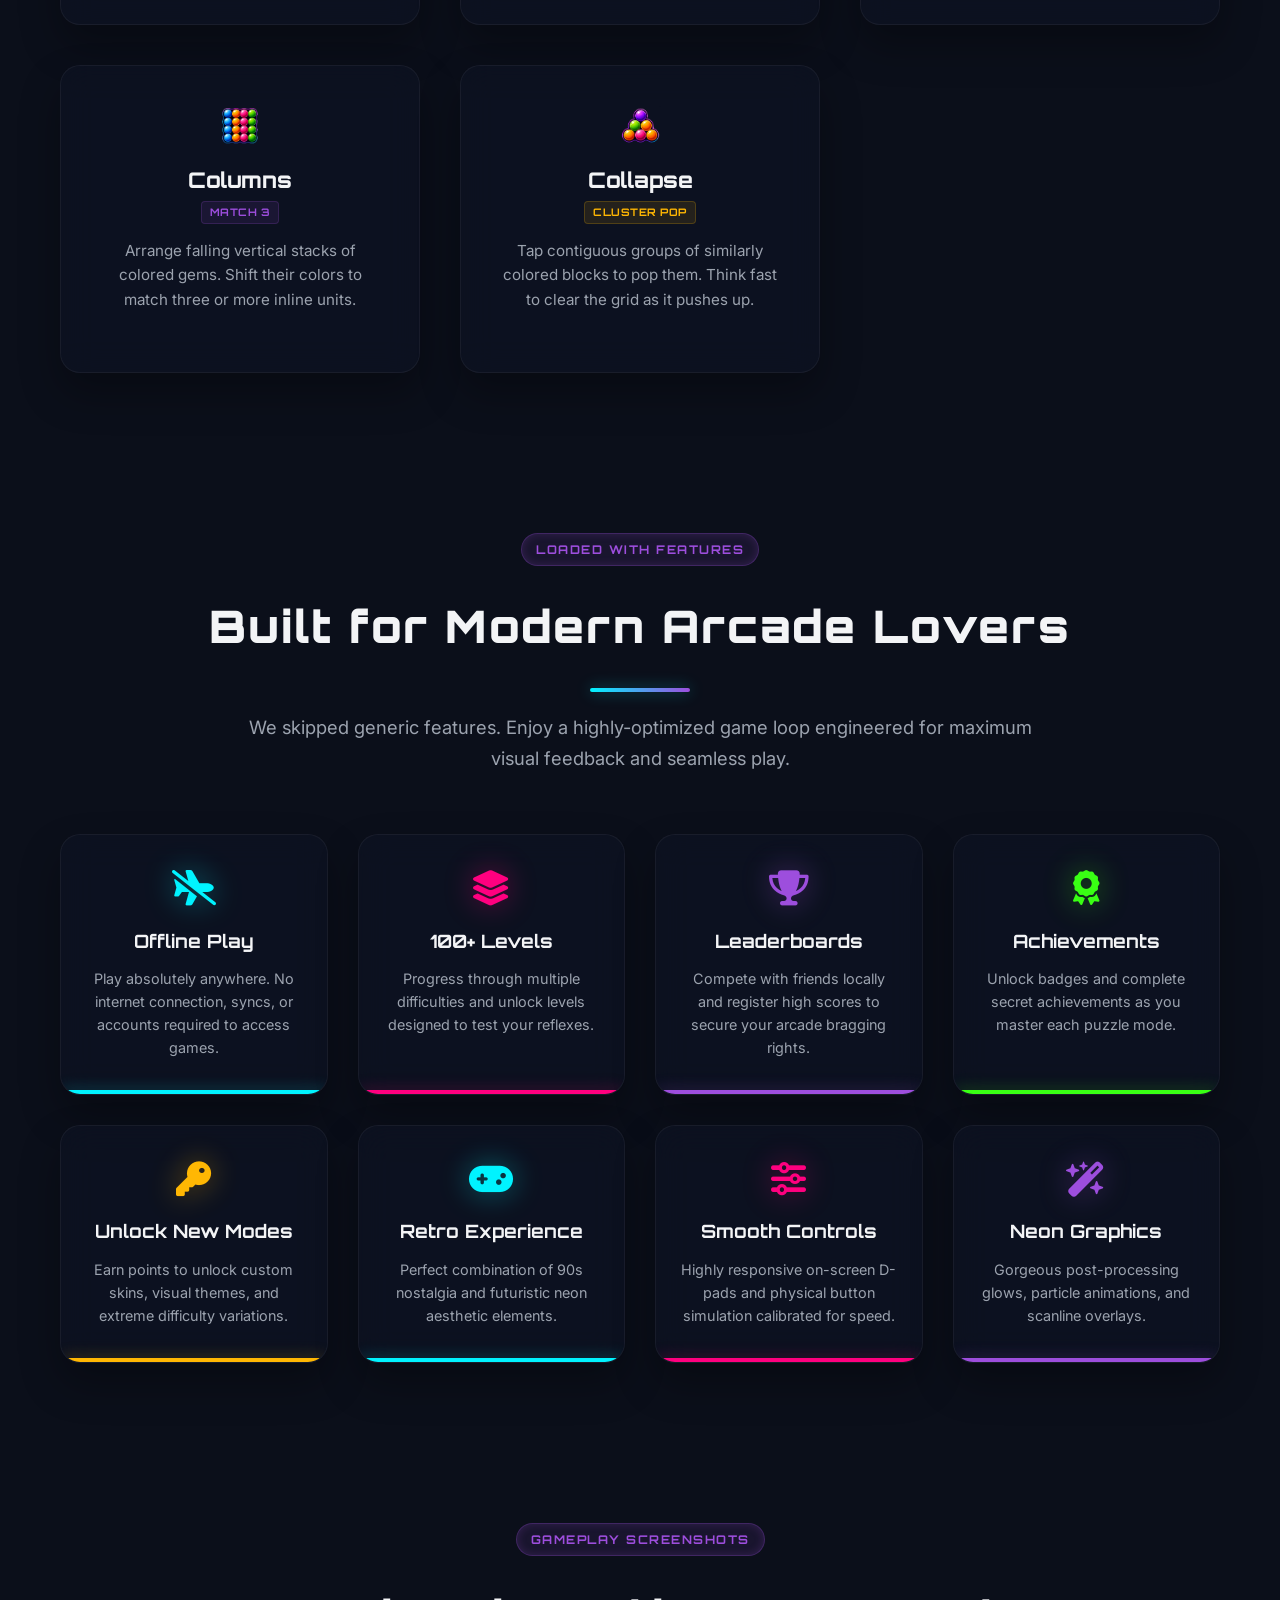
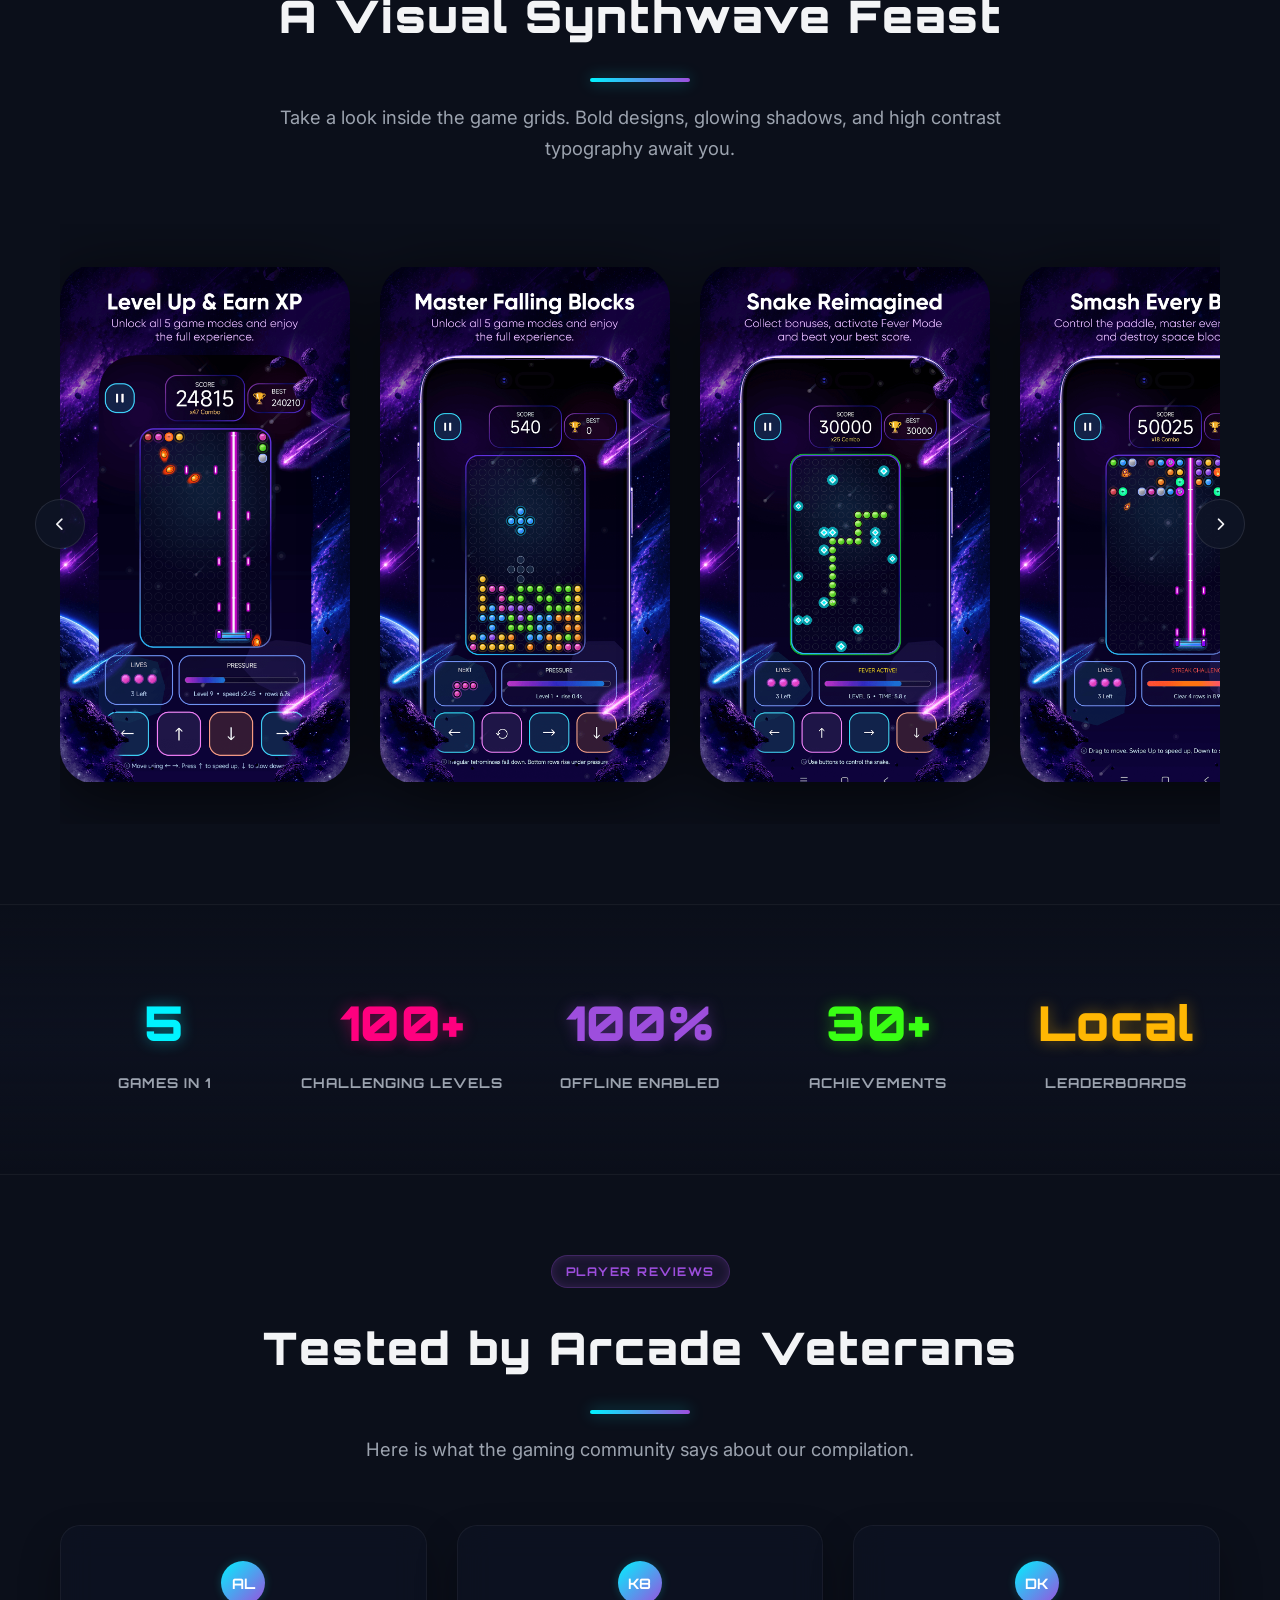
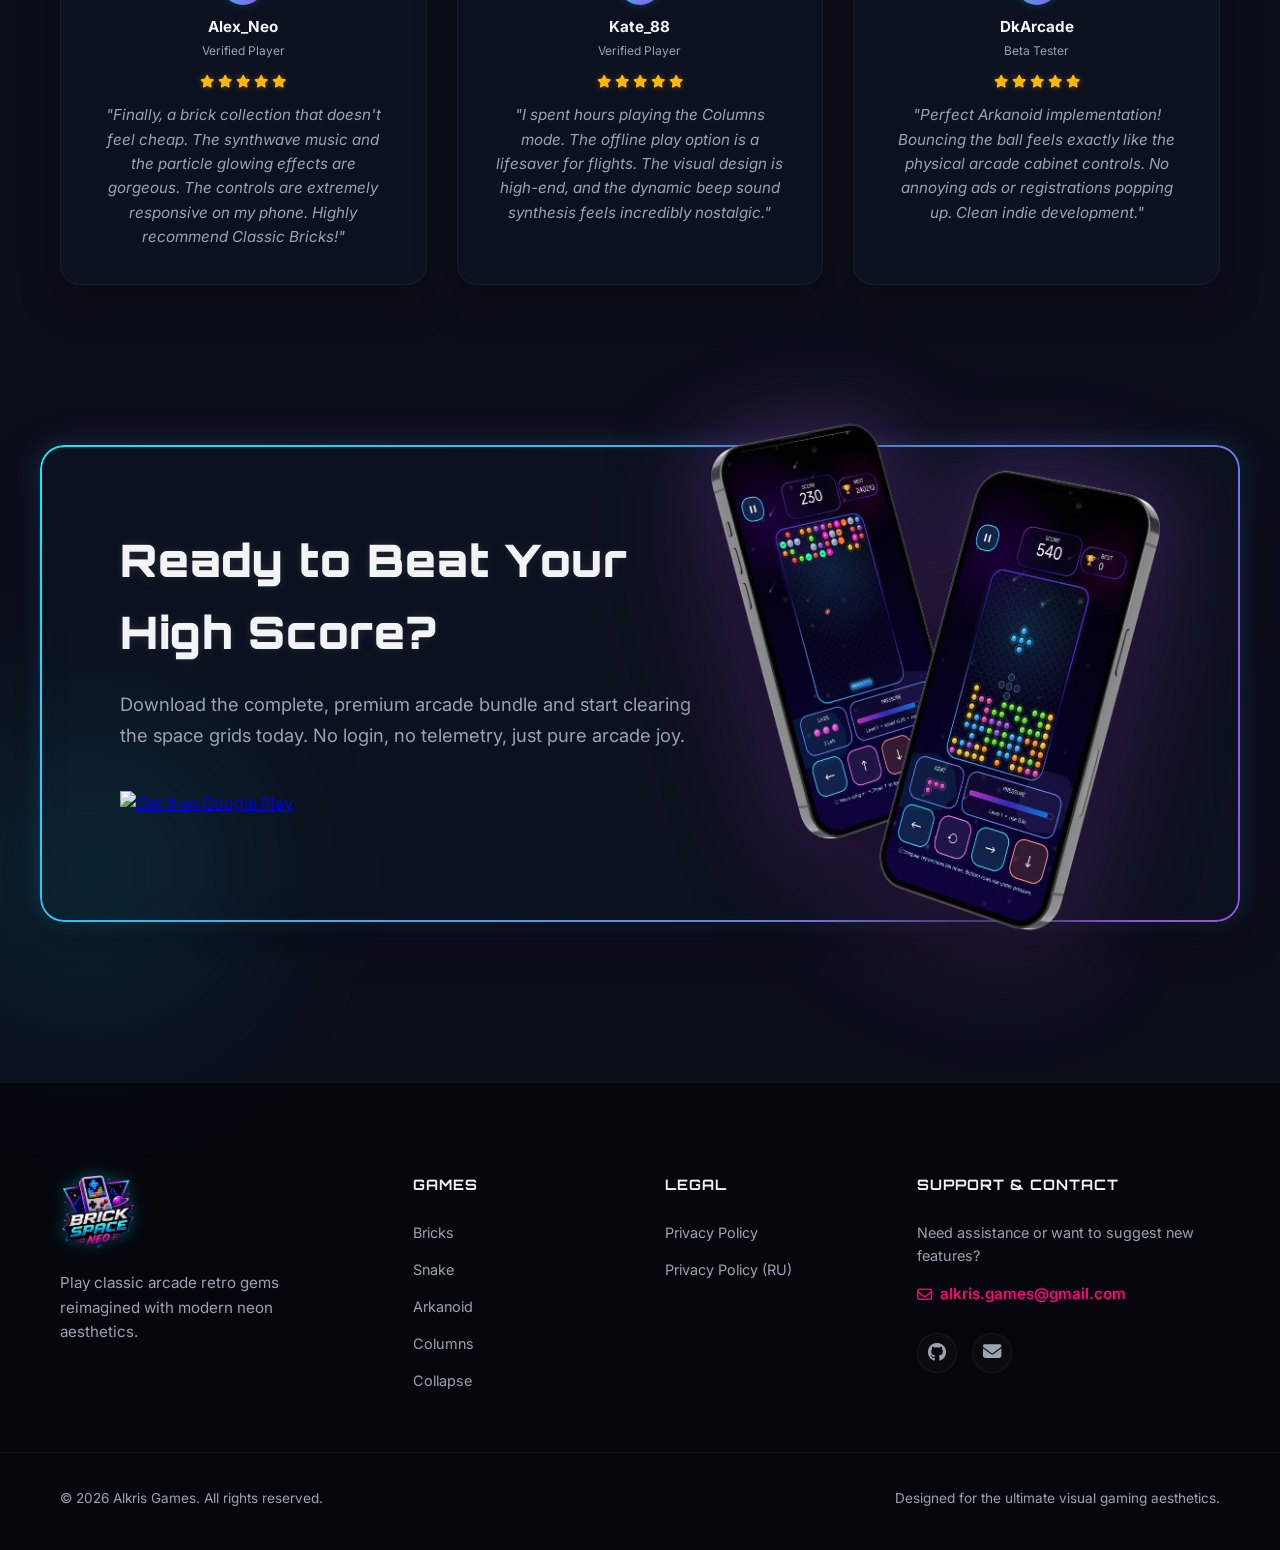
==== commit 4ed91173: "Position emulator controls slightly lower by increasing top padding and flatten bottom corners of ph" ====
--- a/index.html
+++ b/index.html
@@ -12,7 +12,7 @@
     <link href="https://fonts.googleapis.com/css2?family=Inter:wght@300;400;500;600;700;800&family=Orbitron:wght@500;700;800;900&family=Press+Start+2P&display=swap" rel="stylesheet">
     
     <!-- Custom CSS -->
-    <link rel="stylesheet" href="style.css?v=38">
+    <link rel="stylesheet" href="style.css?v=39">
     <!-- FontAwesome for icons -->
     <link rel="stylesheet" href="https://cdnjs.cloudflare.com/ajax/libs/font-awesome/6.4.0/css/all.min.css">
 </head>
@@ -537,7 +537,7 @@
     </footer>
 
     <!-- Scripts -->
-    <script src="demo.js?v=38"></script>
-    <script src="app.js?v=38"></script>
+    <script src="demo.js?v=39"></script>
+    <script src="app.js?v=39"></script>
 </body>
 </html>
--- a/style.css
+++ b/style.css
@@ -463,7 +463,7 @@
     width: 100%;
     padding: 35px 0 0; /* Expanded padding to position canvas safely below Dynamic Island */
     background-color: #070312;
-    border-radius: 30px; /* Rounded inner screen borders */
+    border-radius: 30px 30px 0 0; /* Flat bottom corners to prevent overlap gaps */
     display: flex;
     flex-direction: column;
     overflow: hidden;
@@ -472,7 +472,7 @@
 .phone-controls-area {
     width: 100%;
     background-color: #0c0822;
-    padding: 14px 18px;
+    padding: 30px 18px 14px; /* Increased top padding from 14px to push controls slightly lower */
     border-top: 2px solid #261354;
     display: flex;
     flex-direction: column;
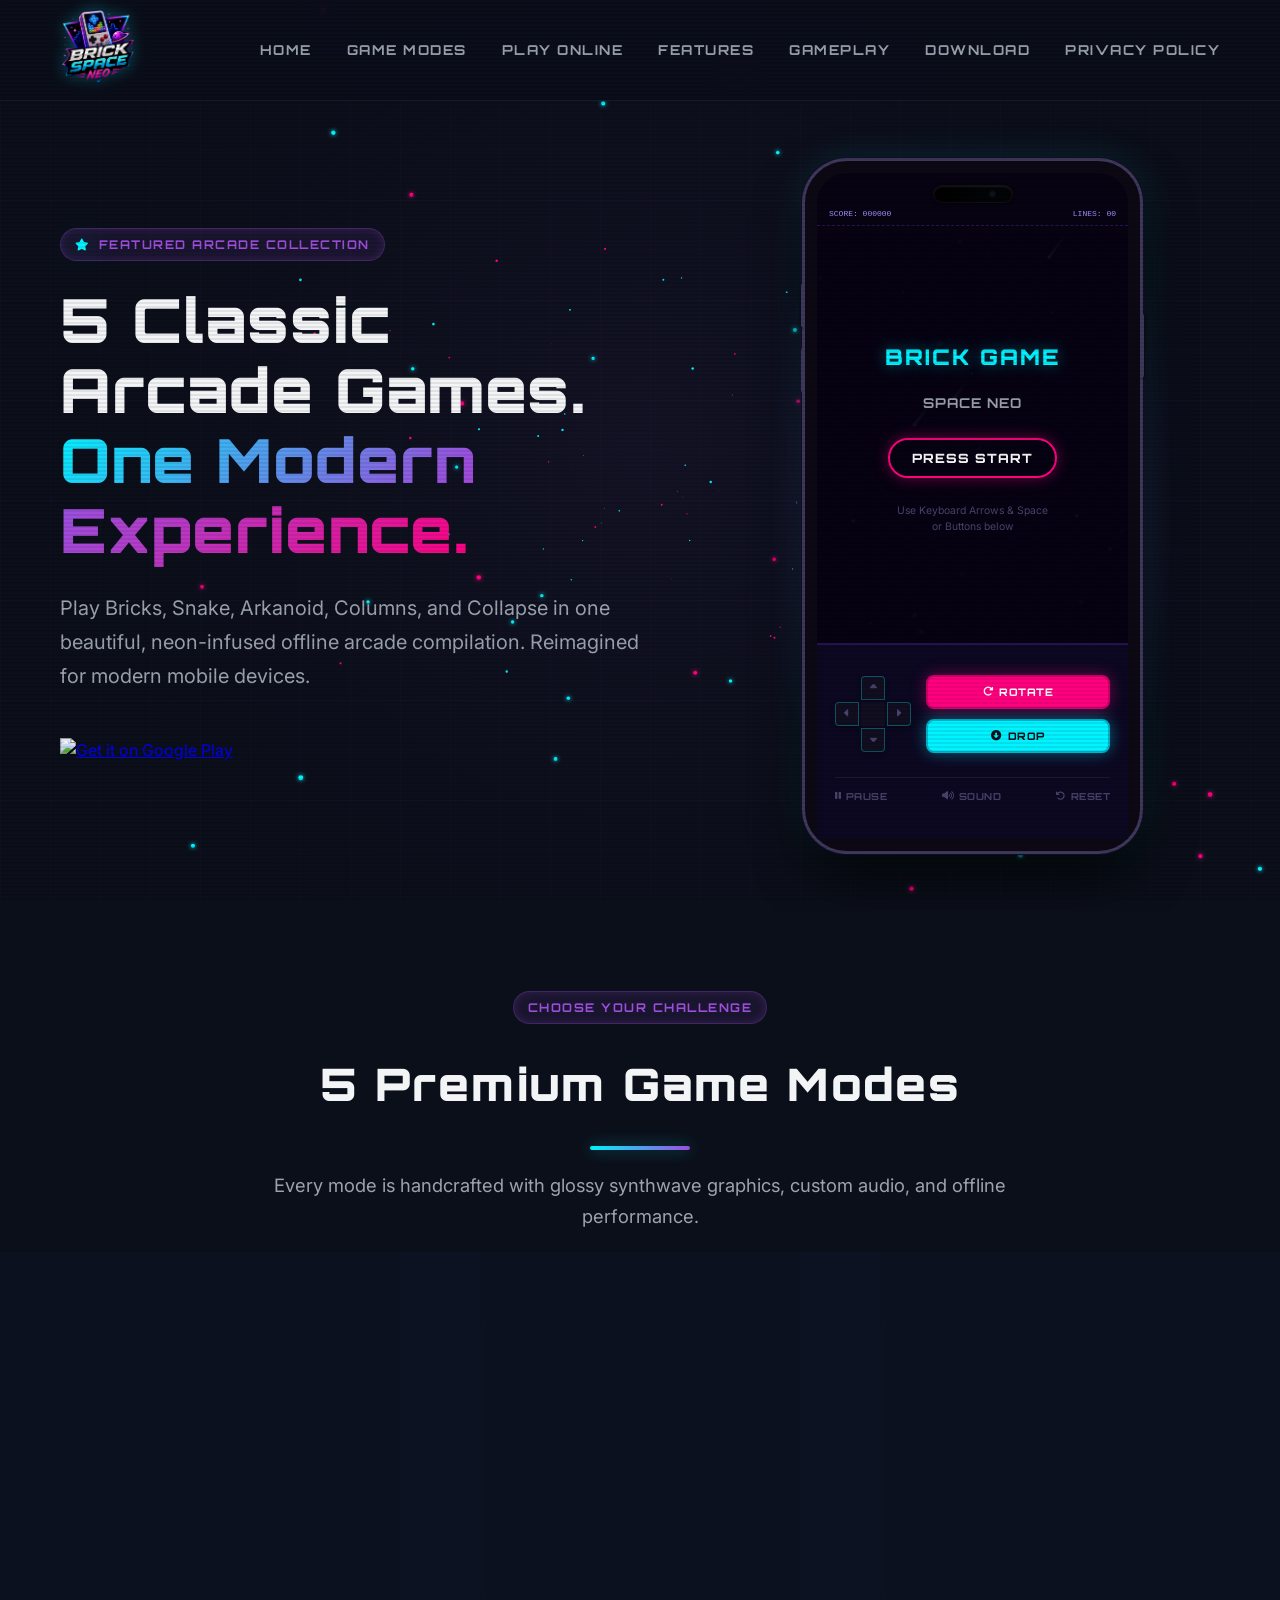
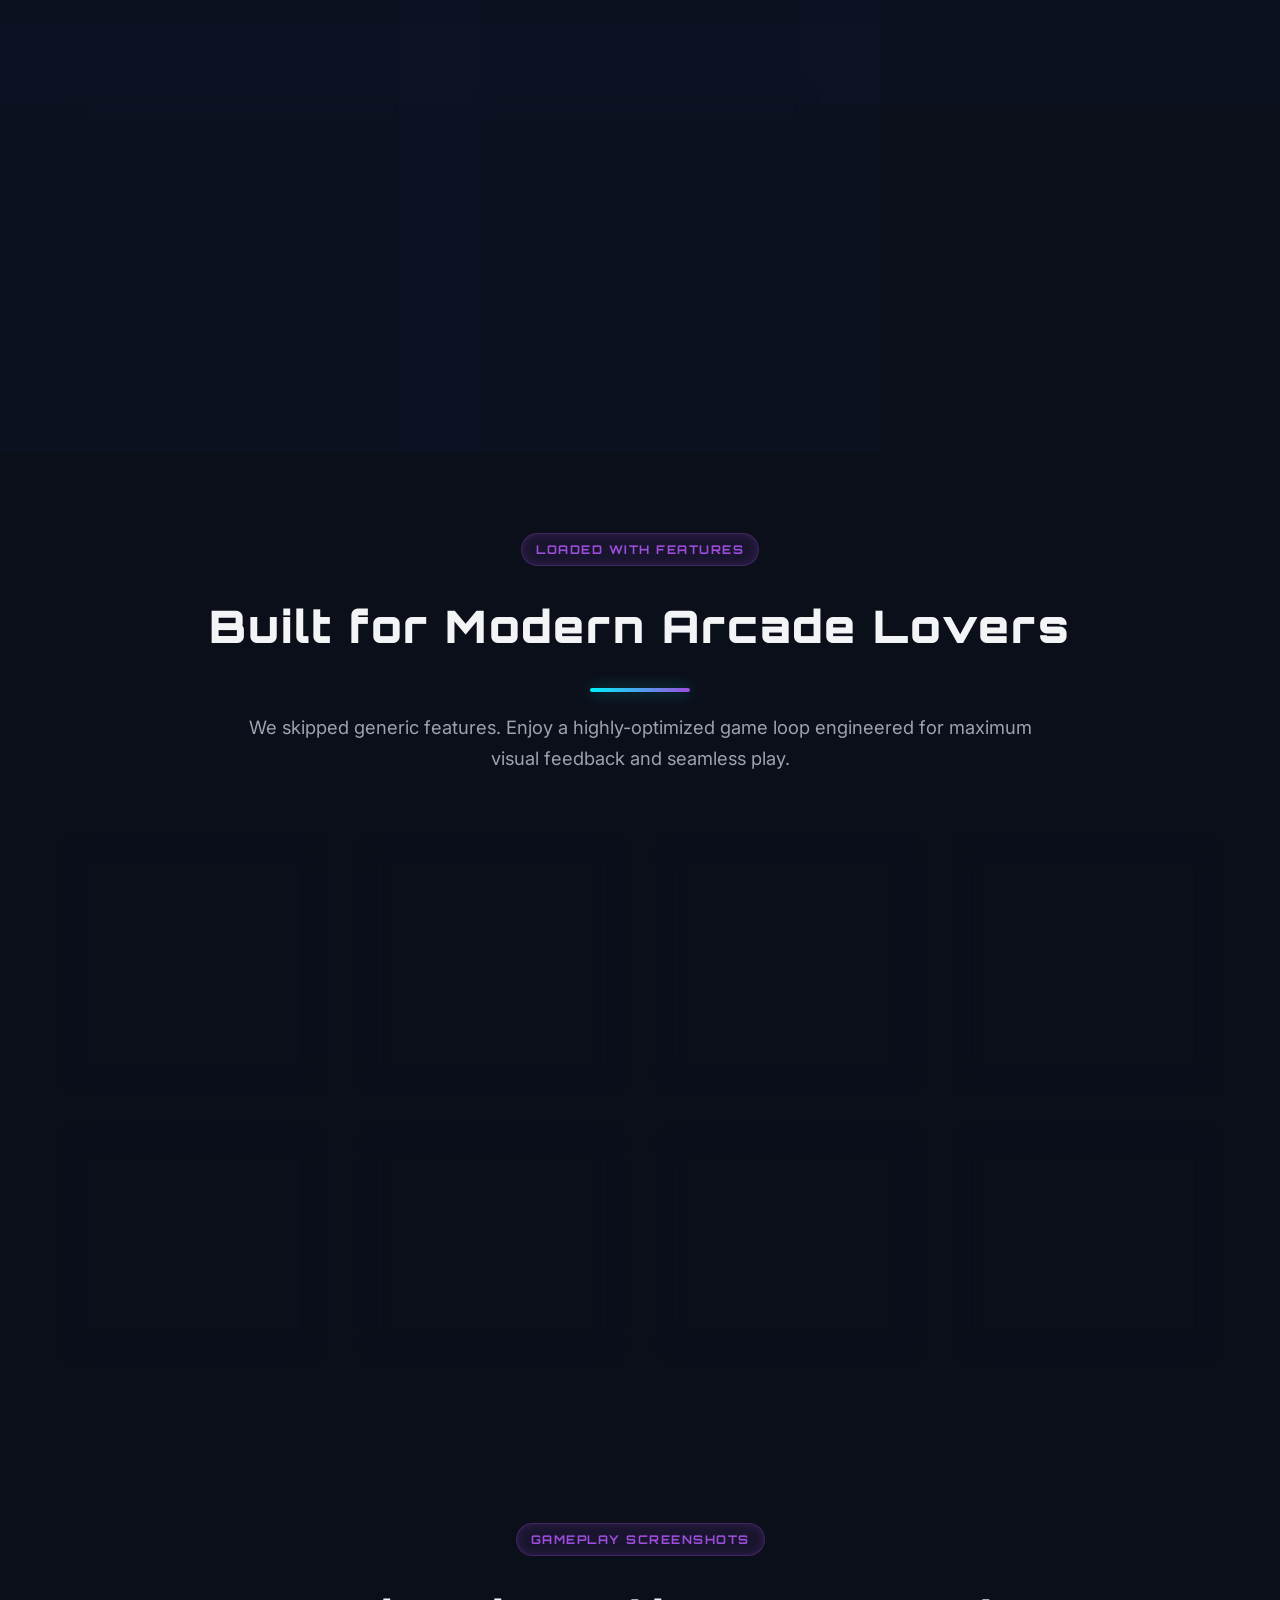
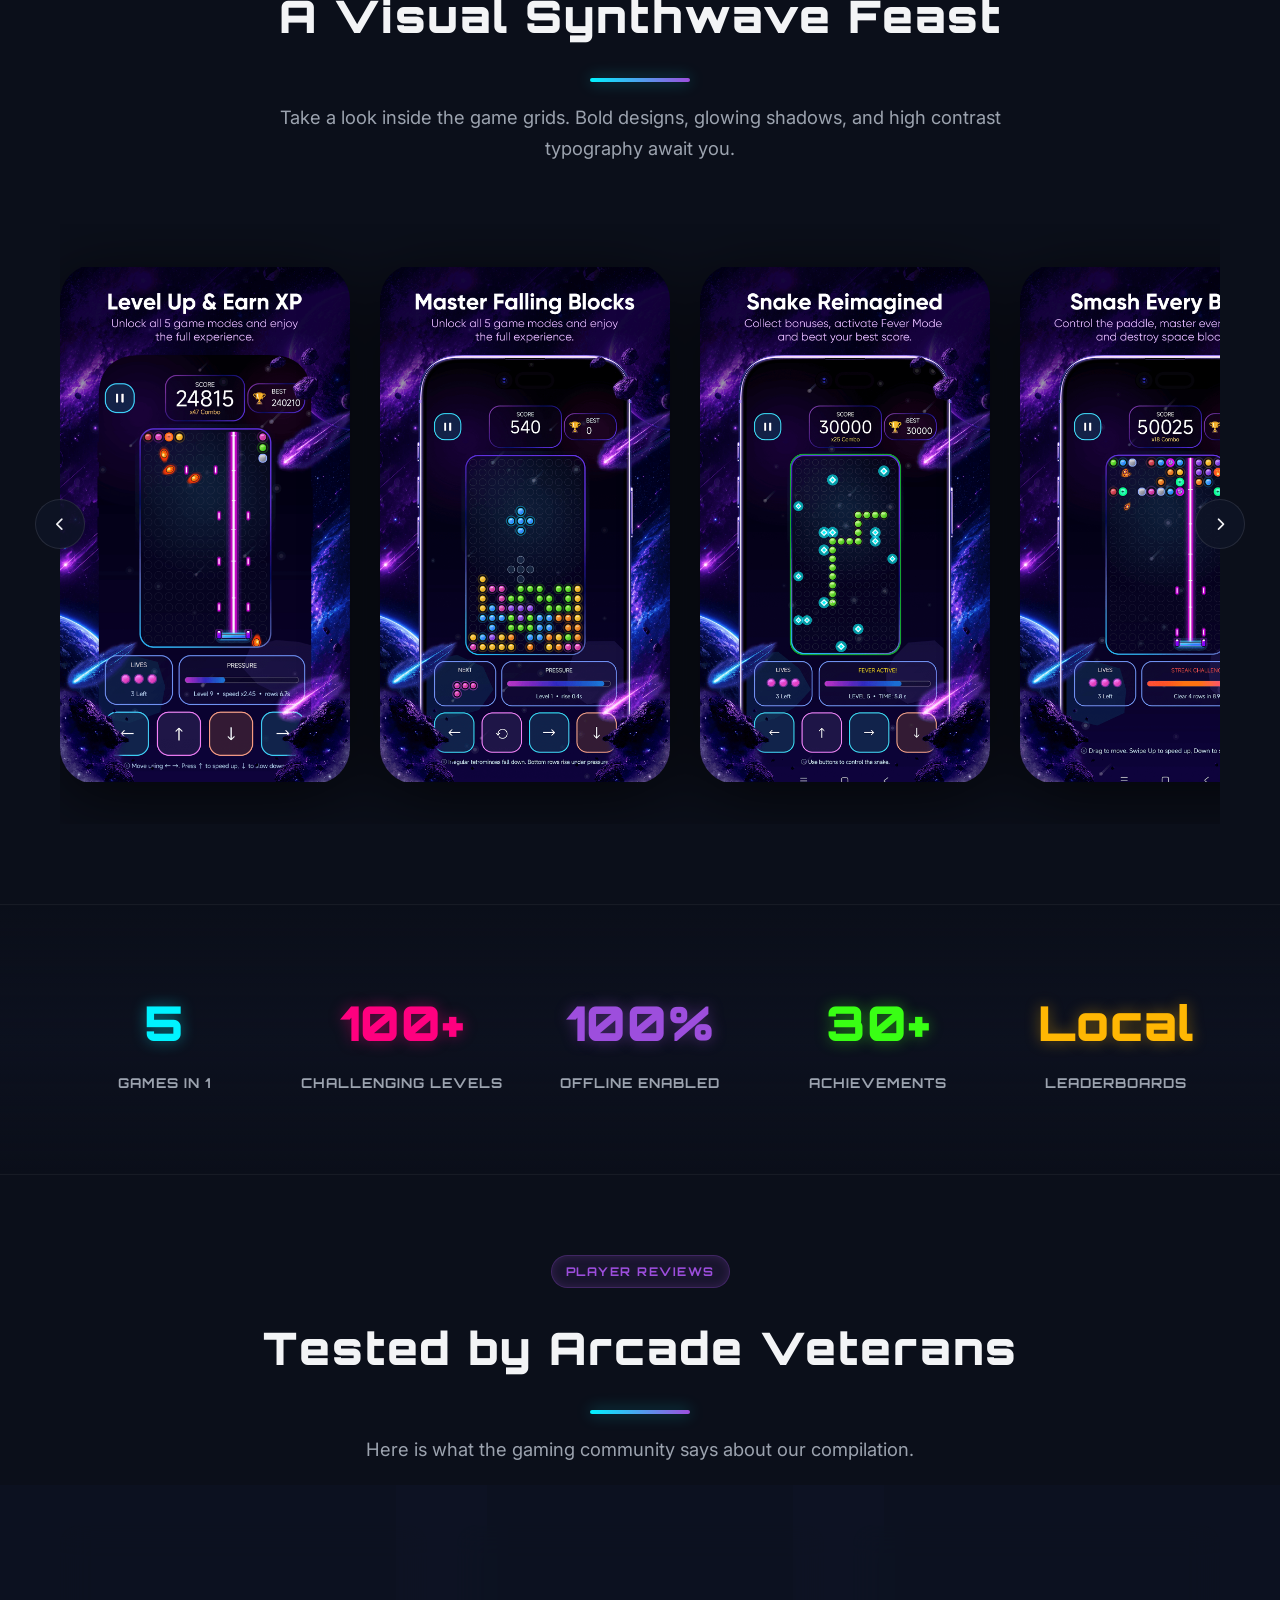
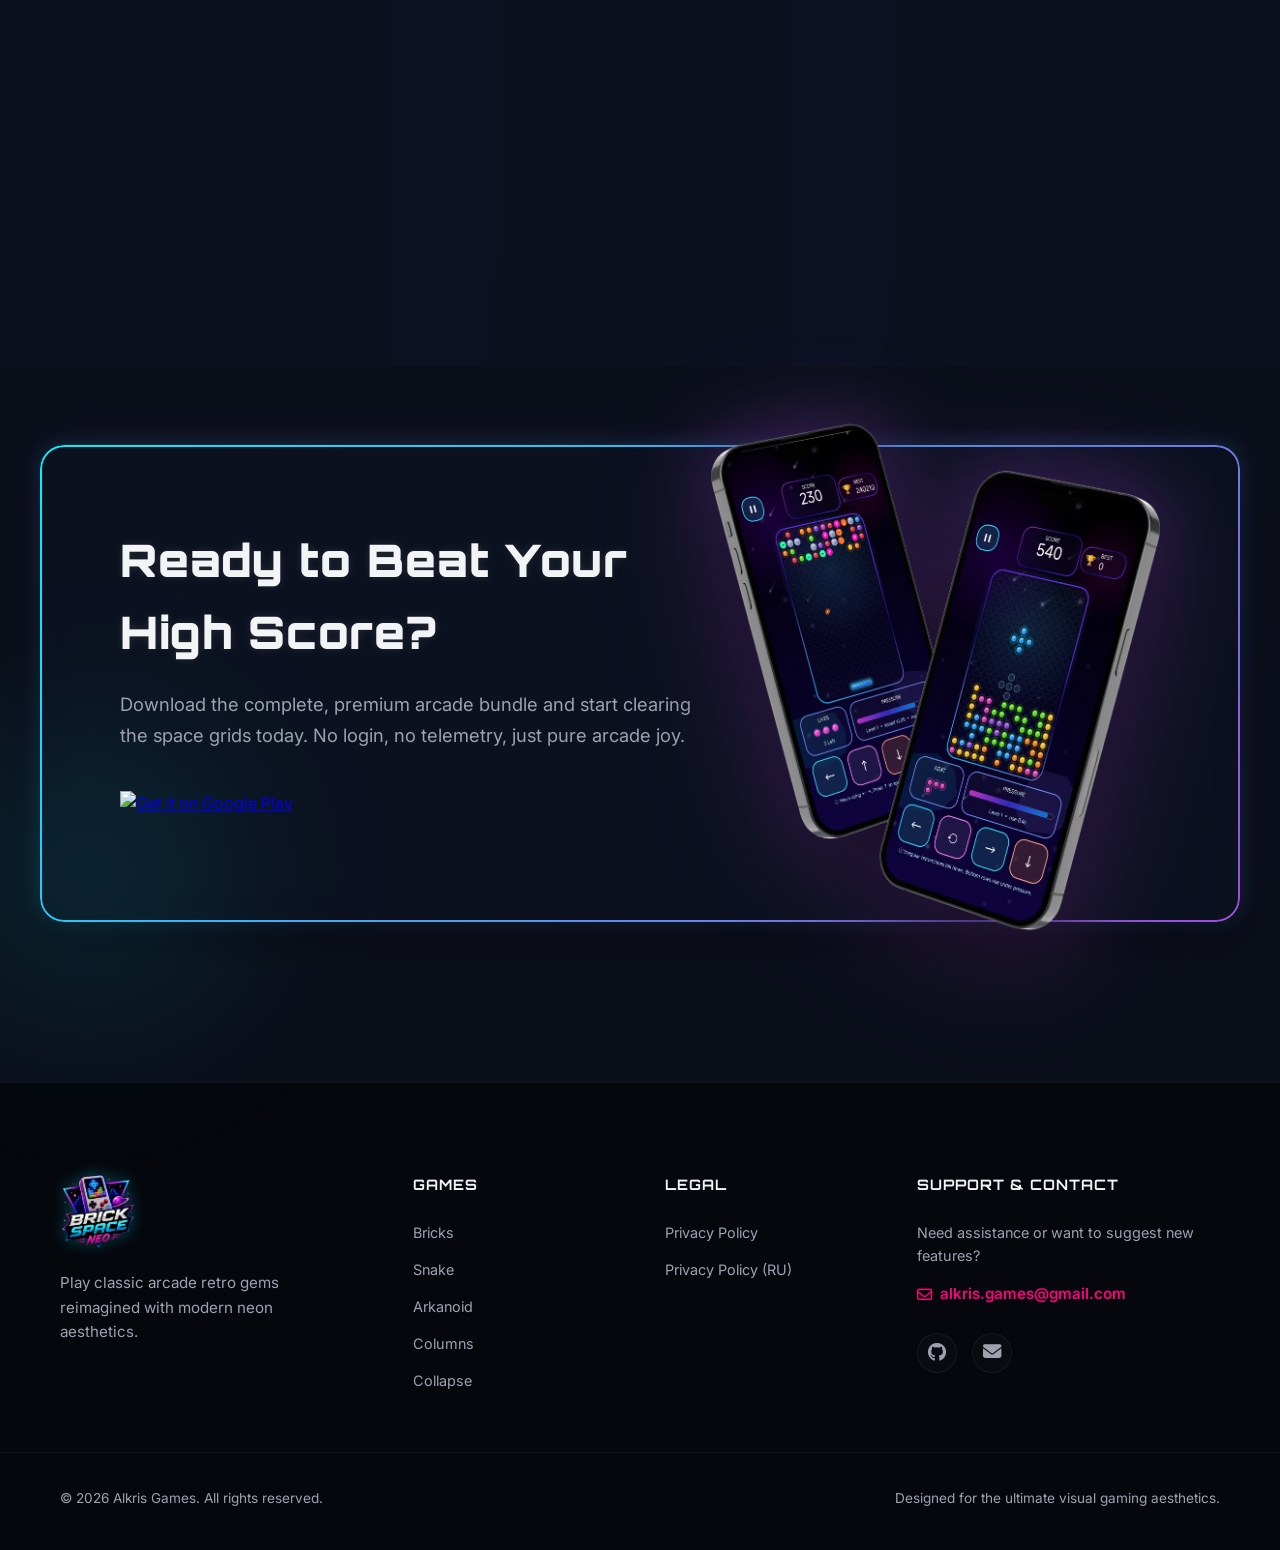
==== commit b3090639: "Update canvas blocks render logic in demo.js to draw realistic glass neon bubble spheres matching sc" ====
--- a/index.html
+++ b/index.html
@@ -12,7 +12,7 @@
     <link href="https://fonts.googleapis.com/css2?family=Inter:wght@300;400;500;600;700;800&family=Orbitron:wght@500;700;800;900&family=Press+Start+2P&display=swap" rel="stylesheet">
     
     <!-- Custom CSS -->
-    <link rel="stylesheet" href="style.css?v=39">
+    <link rel="stylesheet" href="style.css?v=40">
     <!-- FontAwesome for icons -->
     <link rel="stylesheet" href="https://cdnjs.cloudflare.com/ajax/libs/font-awesome/6.4.0/css/all.min.css">
 </head>
@@ -537,7 +537,7 @@
     </footer>
 
     <!-- Scripts -->
-    <script src="demo.js?v=39"></script>
-    <script src="app.js?v=39"></script>
+    <script src="demo.js?v=40"></script>
+    <script src="app.js?v=40"></script>
 </body>
 </html>
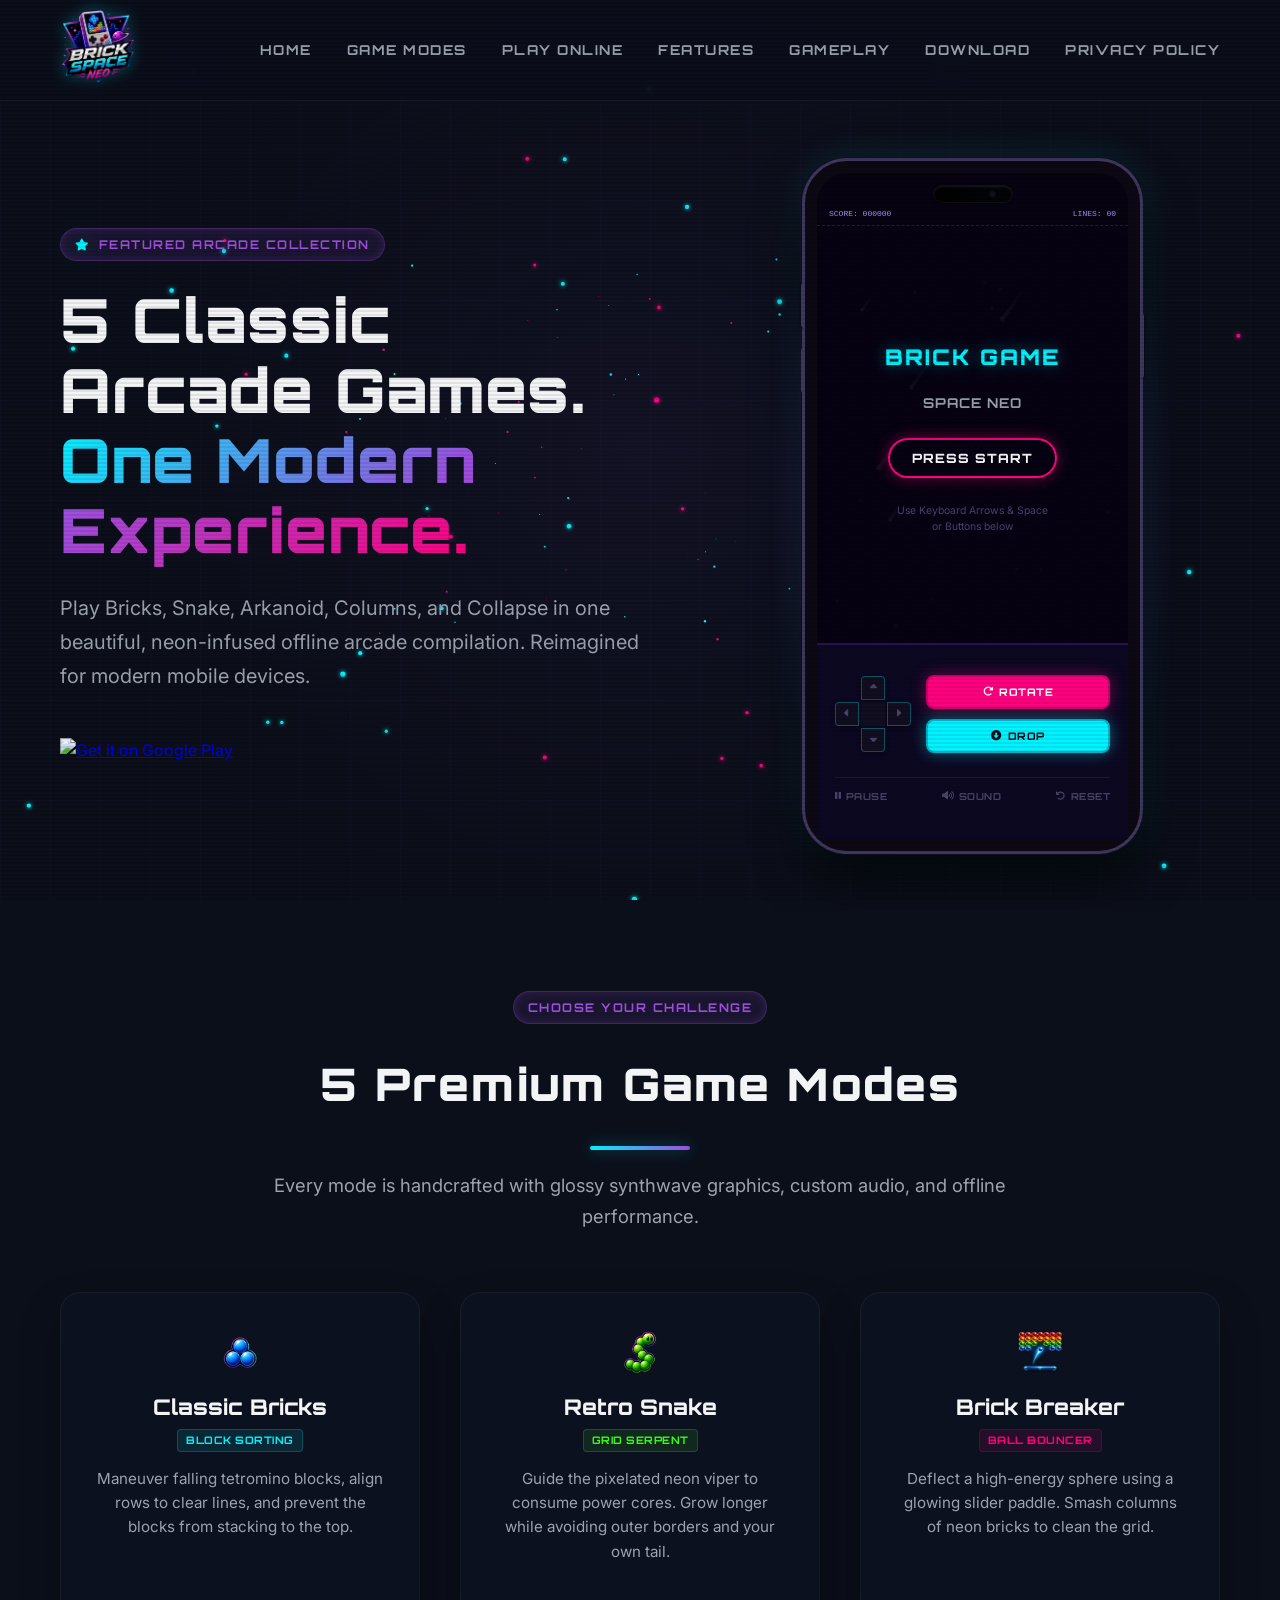
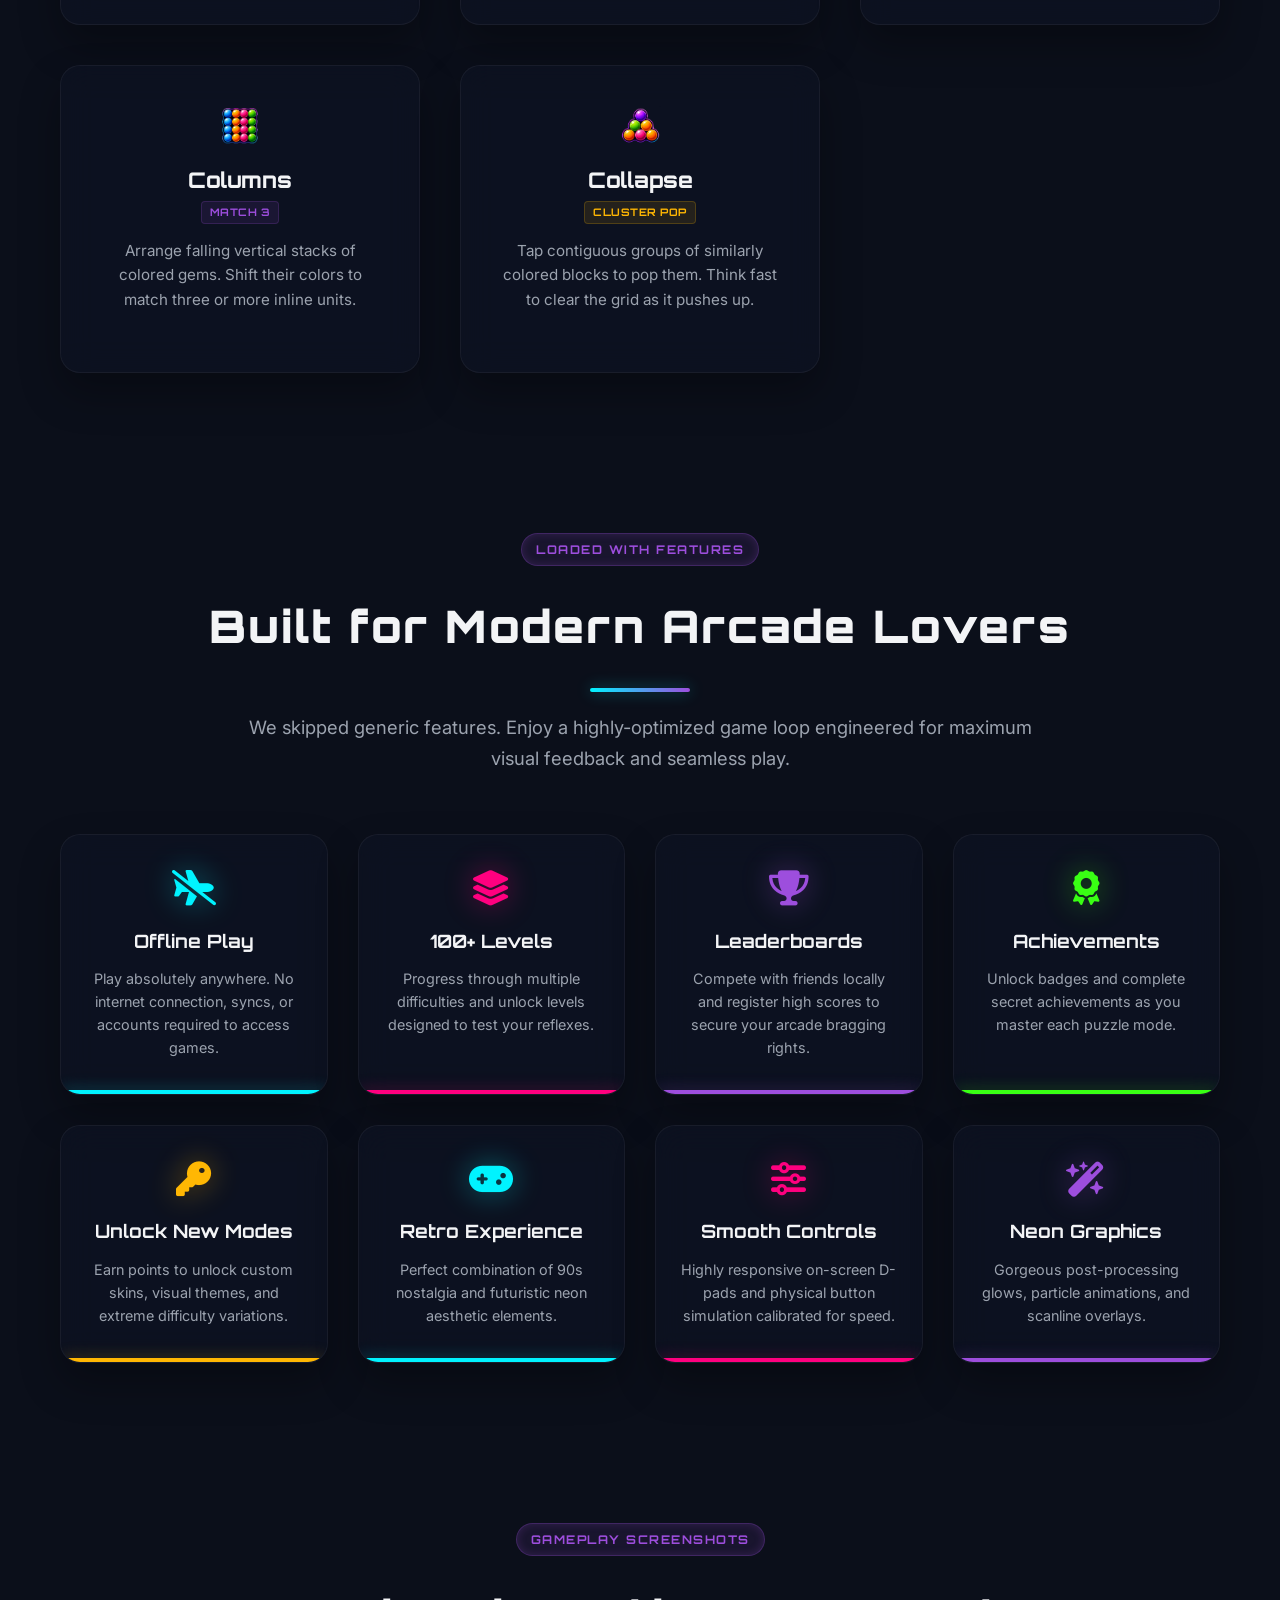
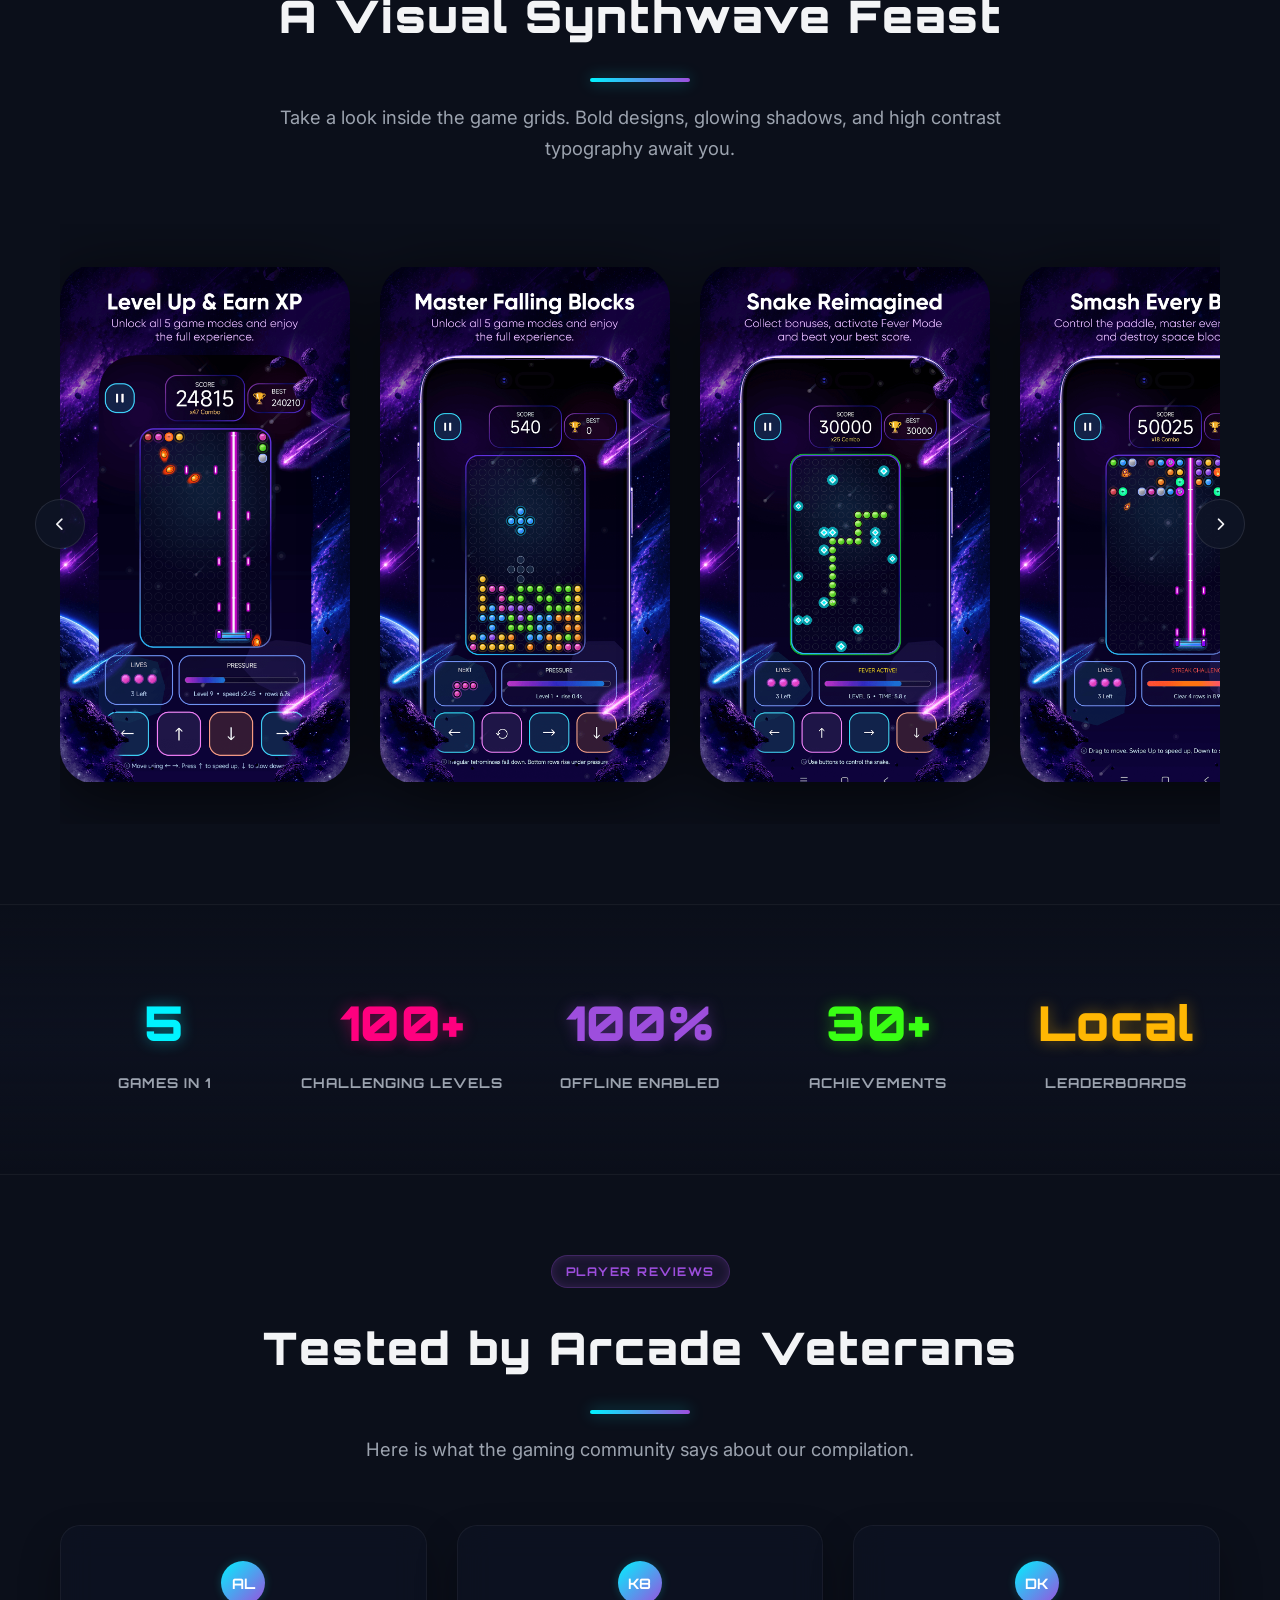
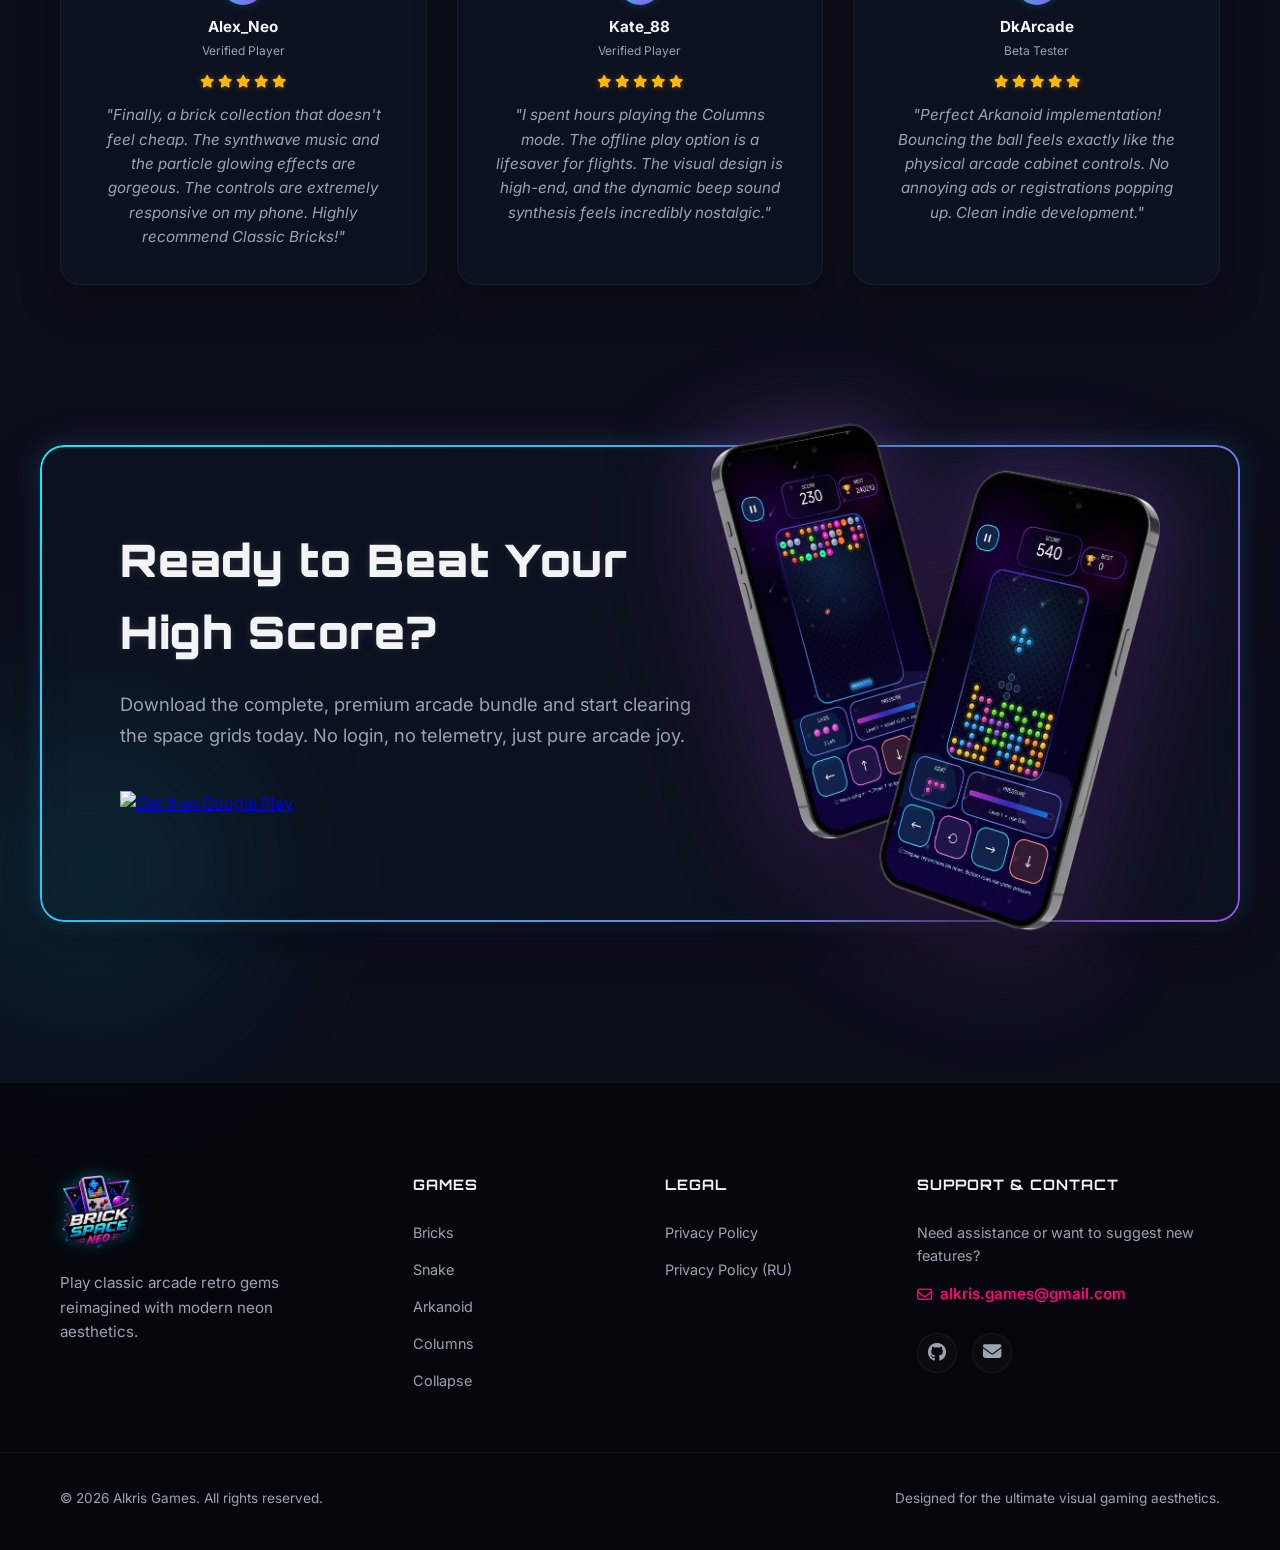
==== commit 02123752: "Change emulator canvas blocks to solid flat colors matching the button colors palette (without gradi" ====
--- a/index.html
+++ b/index.html
@@ -12,7 +12,7 @@
     <link href="https://fonts.googleapis.com/css2?family=Inter:wght@300;400;500;600;700;800&family=Orbitron:wght@500;700;800;900&family=Press+Start+2P&display=swap" rel="stylesheet">
     
     <!-- Custom CSS -->
-    <link rel="stylesheet" href="style.css?v=40">
+    <link rel="stylesheet" href="style.css?v=41">
     <!-- FontAwesome for icons -->
     <link rel="stylesheet" href="https://cdnjs.cloudflare.com/ajax/libs/font-awesome/6.4.0/css/all.min.css">
 </head>
@@ -537,7 +537,7 @@
     </footer>
 
     <!-- Scripts -->
-    <script src="demo.js?v=40"></script>
-    <script src="app.js?v=40"></script>
+    <script src="demo.js?v=41"></script>
+    <script src="app.js?v=41"></script>
 </body>
 </html>
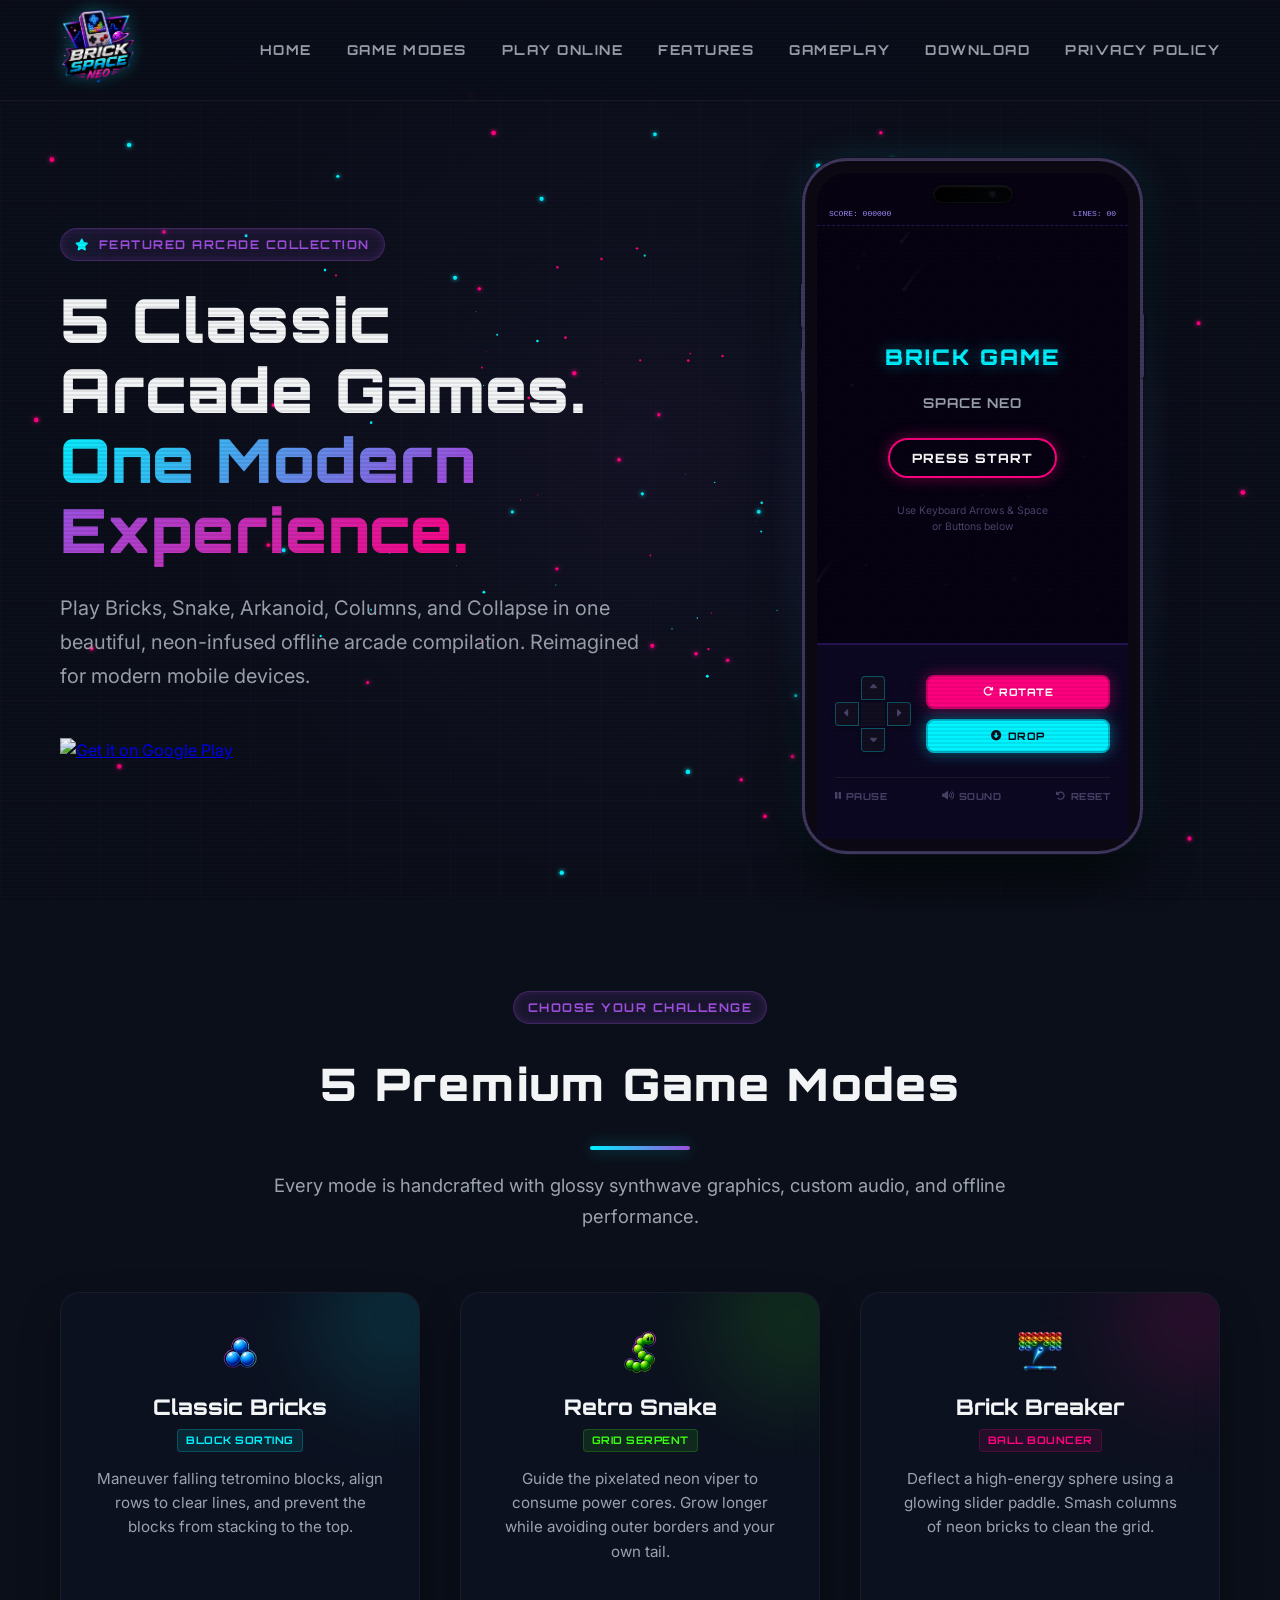
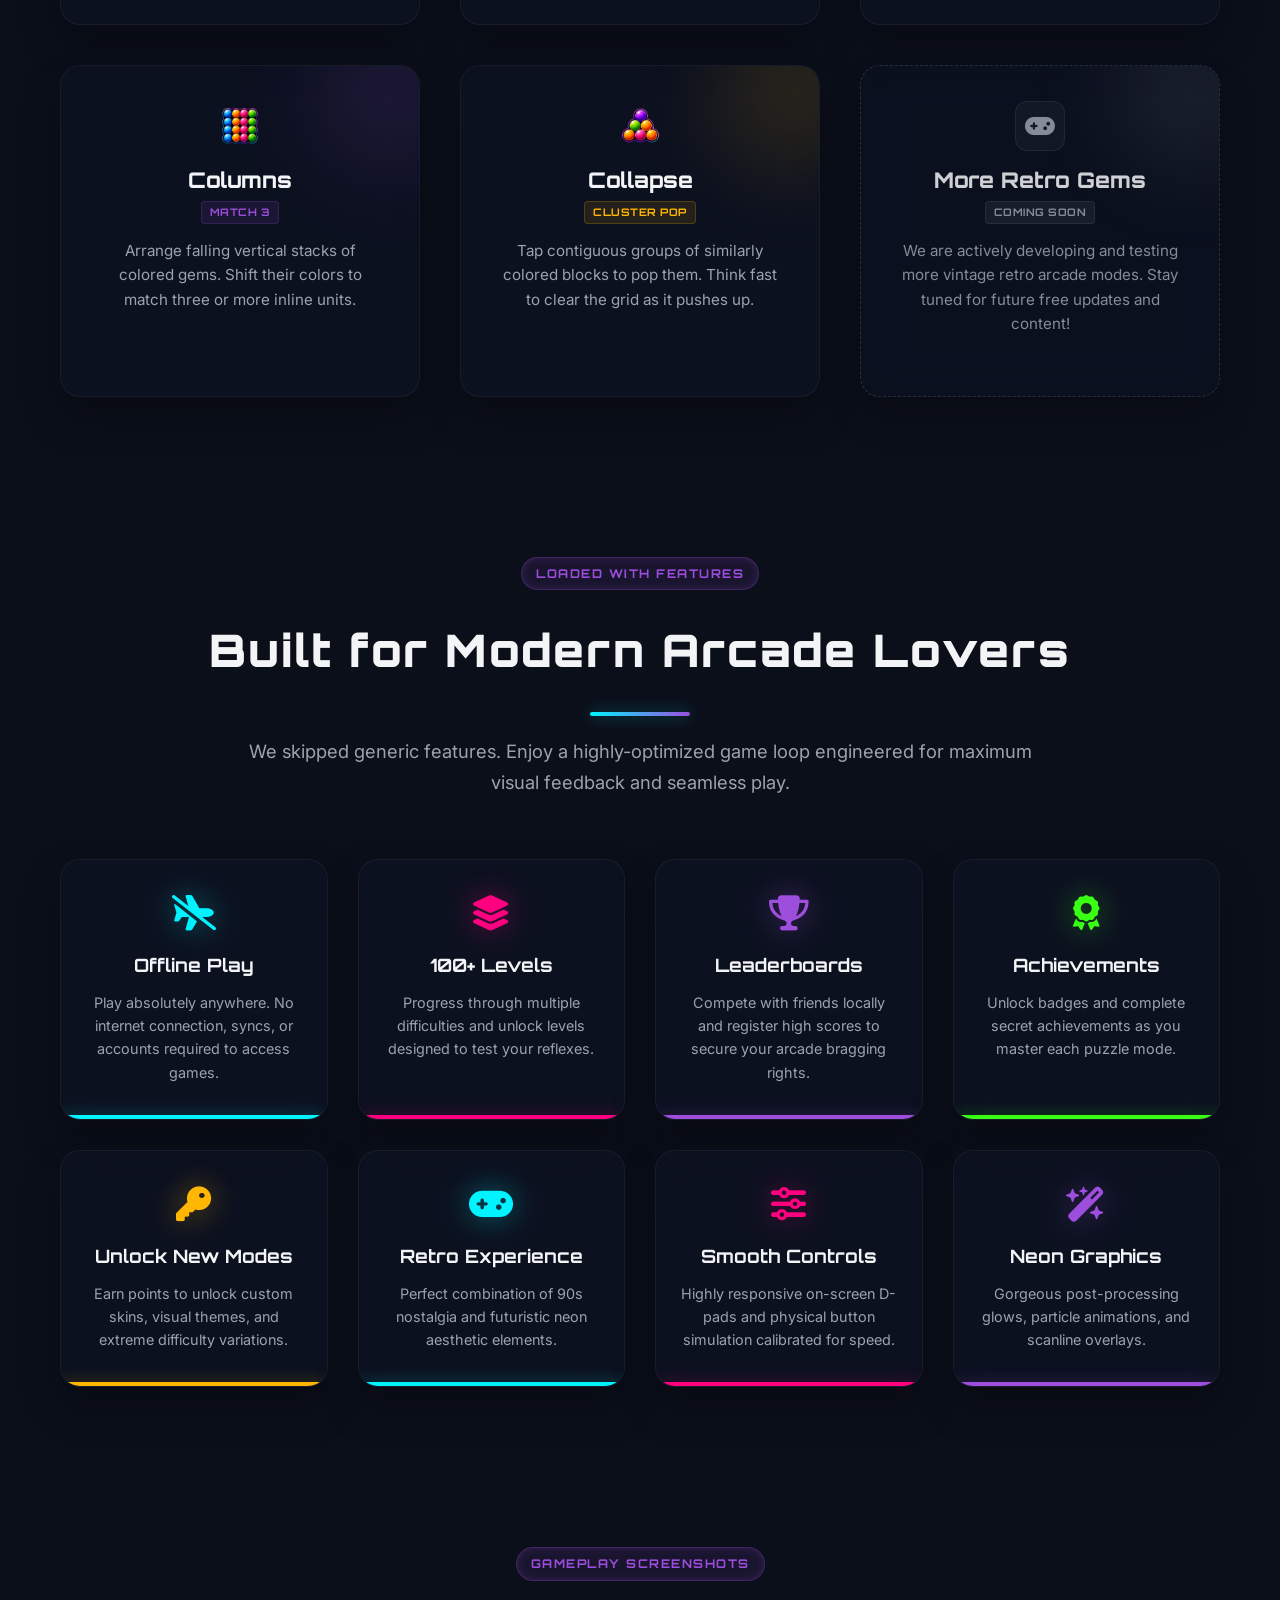
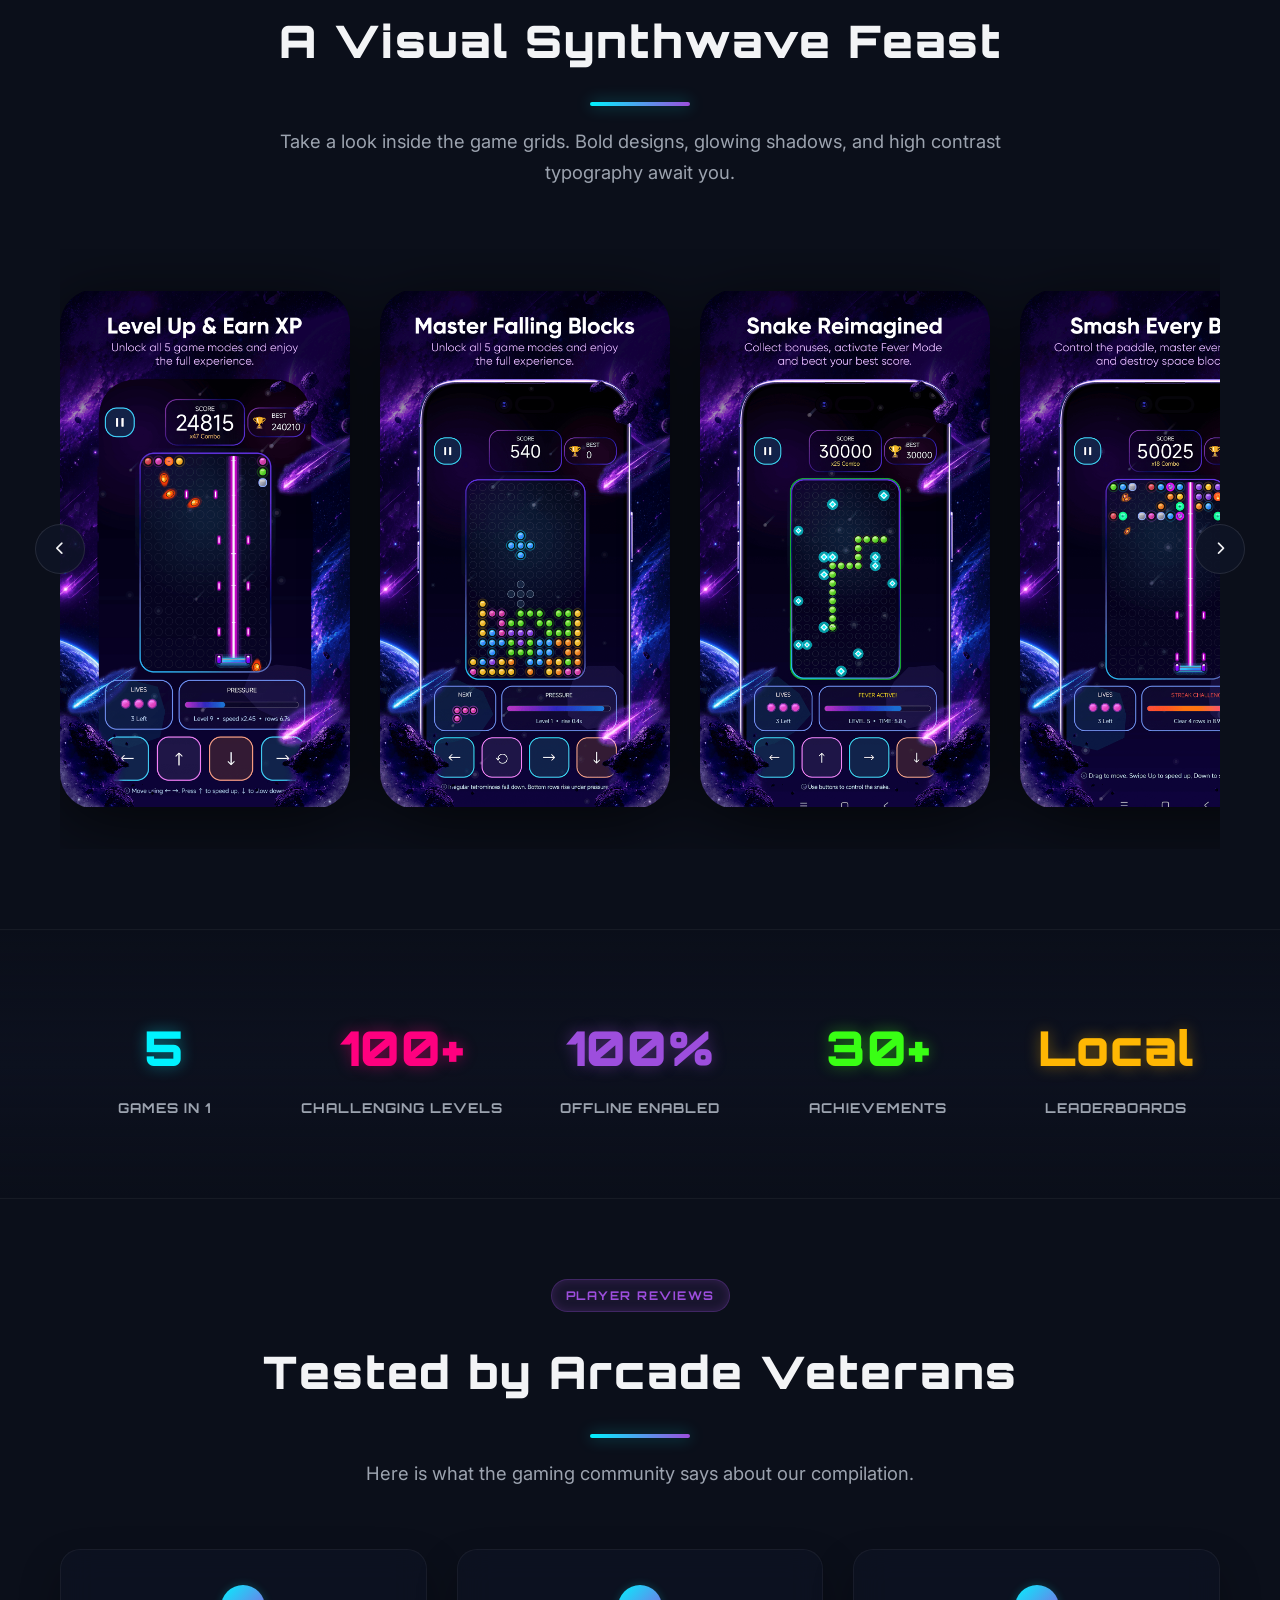
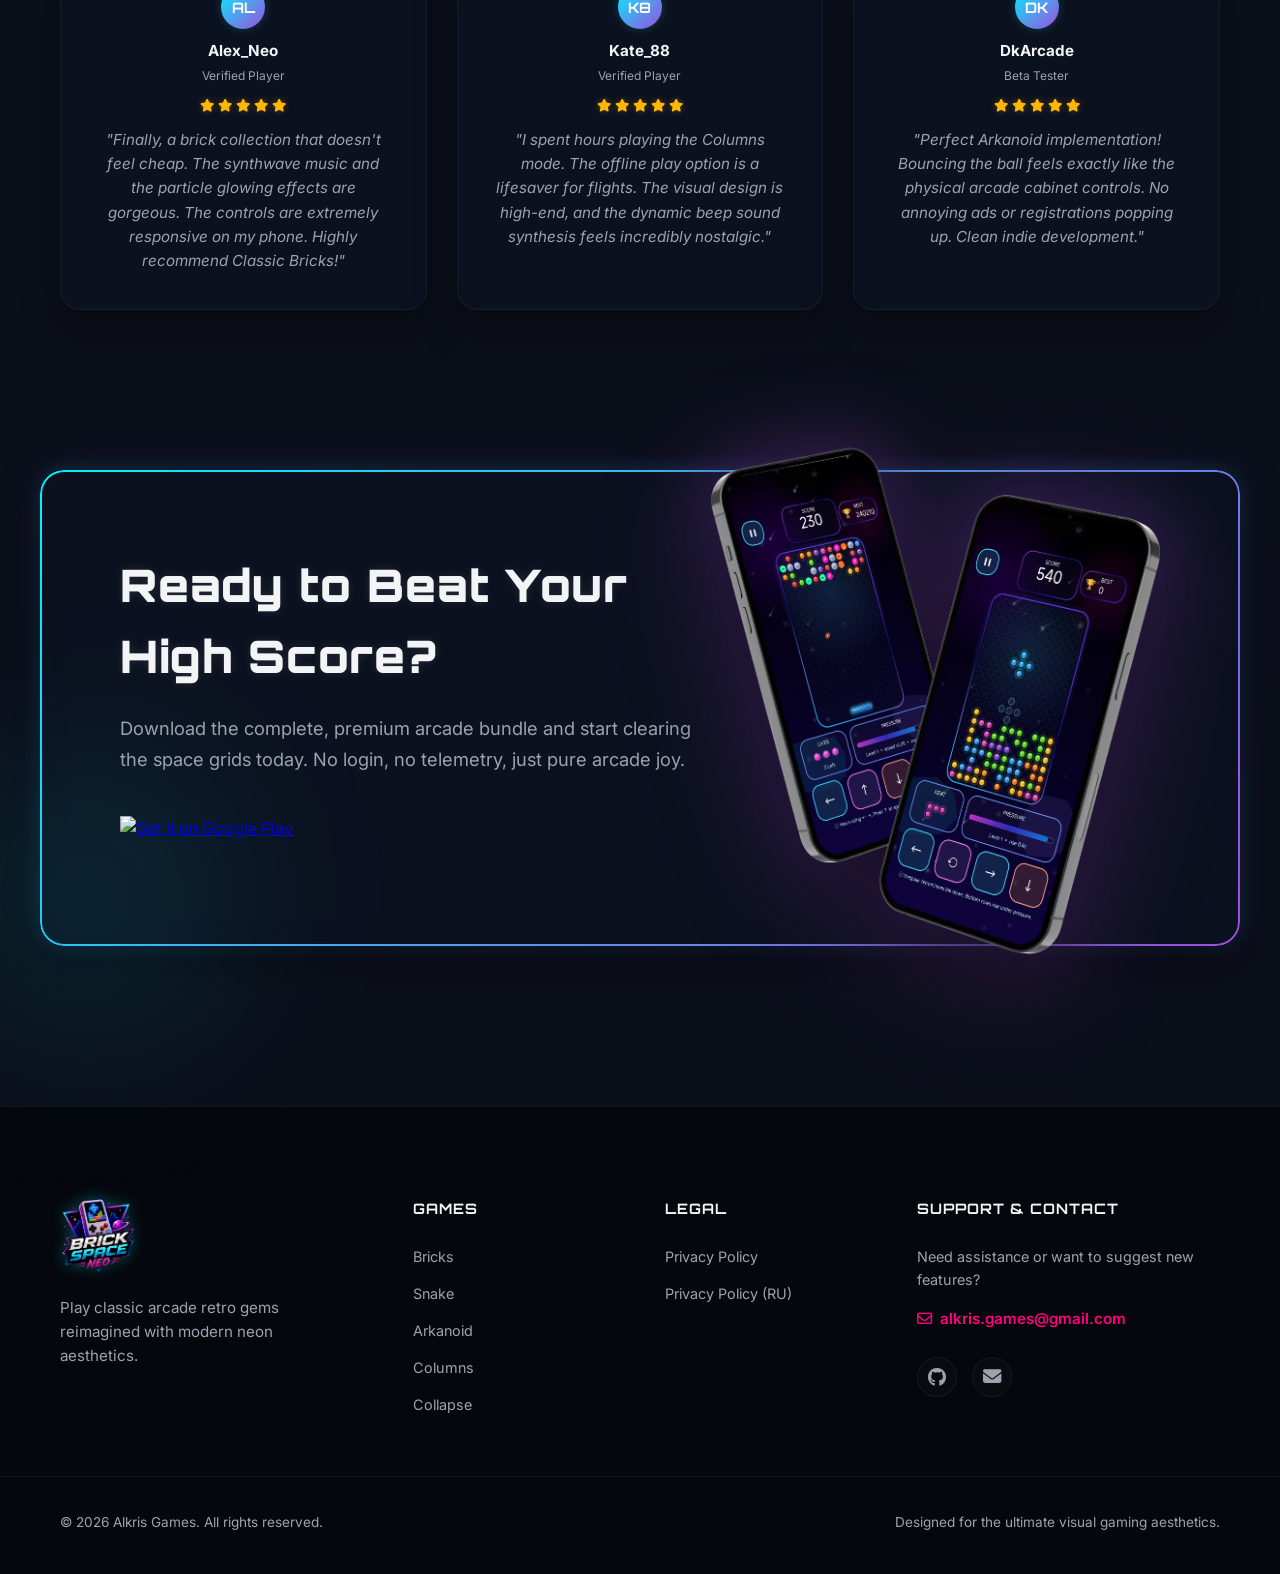
==== commit 5ab95470: "Add a Coming Soon mode card to the Premium Game Modes grid, bringing symmetry and showcasing future " ====
--- a/index.html
+++ b/index.html
@@ -12,7 +12,7 @@
     <link href="https://fonts.googleapis.com/css2?family=Inter:wght@300;400;500;600;700;800&family=Orbitron:wght@500;700;800;900&family=Press+Start+2P&display=swap" rel="stylesheet">
     
     <!-- Custom CSS -->
-    <link rel="stylesheet" href="style.css?v=41">
+    <link rel="stylesheet" href="style.css?v=42">
     <!-- FontAwesome for icons -->
     <link rel="stylesheet" href="https://cdnjs.cloudflare.com/ajax/libs/font-awesome/6.4.0/css/all.min.css">
 </head>
@@ -230,6 +230,21 @@
                         <p class="card-description">Tap contiguous groups of similarly colored blocks to pop them. Think fast to clear the grid as it pushes up.</p>
 
                     </div>
+
+                    <!-- Mode 6: Coming Soon -->
+                    <div class="premium-mode-card glass-panel coming-soon-card" id="card-upcoming">
+                        <div class="mode-glow-accent glow-gray"></div>
+                        <div class="card-top">
+                            <div class="card-icon-mystery">
+                                <i class="fa-solid fa-gamepad"></i>
+                            </div>
+                            <div>
+                                <h3 class="card-title">More Retro Gems</h3>
+                                <span class="card-badge badge-gray">COMING SOON</span>
+                            </div>
+                        </div>
+                        <p class="card-description">We are actively developing and testing more vintage retro arcade modes. Stay tuned for future free updates and content!</p>
+                    </div>
                 </div>
             </div>
         </section>
@@ -537,7 +552,7 @@
     </footer>
 
     <!-- Scripts -->
-    <script src="demo.js?v=41"></script>
-    <script src="app.js?v=41"></script>
+    <script src="demo.js?v=42"></script>
+    <script src="app.js?v=42"></script>
 </body>
 </html>
--- a/style.css
+++ b/style.css
@@ -791,6 +791,13 @@
     transition: opacity 0.3s;
 }
 
+.mode-glow-accent.glow-cyan { background: var(--neon-cyan); }
+.mode-glow-accent.glow-green { background: var(--neon-green); }
+.mode-glow-accent.glow-pink { background: var(--neon-pink); }
+.mode-glow-accent.glow-purple { background: var(--neon-purple); }
+.mode-glow-accent.glow-yellow { background: var(--neon-yellow); }
+.mode-glow-accent.glow-gray { background: #9ca3af; }
+
 .premium-mode-card:hover .mode-glow-accent {
     opacity: 0.35;
 }
@@ -804,6 +811,37 @@
 .premium-mode-card#card-breaker:hover { border-color: rgba(255, 0, 127, 0.3); box-shadow: 0 15px 30px rgba(255, 0, 127, 0.1); }
 .premium-mode-card#card-columns:hover { border-color: rgba(157, 78, 221, 0.3); box-shadow: 0 15px 30px rgba(157, 78, 221, 0.1); }
 .premium-mode-card#card-collapse:hover { border-color: rgba(255, 183, 3, 0.3); box-shadow: 0 15px 30px rgba(255, 183, 3, 0.1); }
+.premium-mode-card#card-upcoming:hover { border-color: rgba(156, 163, 175, 0.3); box-shadow: 0 15px 30px rgba(156, 163, 175, 0.1); }
+
+.coming-soon-card {
+    border: 1px dashed rgba(255, 255, 255, 0.15) !important;
+    opacity: 0.85;
+}
+
+.coming-soon-card:hover {
+    border-style: solid !important;
+    border-color: rgba(156, 163, 175, 0.3) !important;
+    opacity: 1;
+}
+
+.card-icon-mystery {
+    width: 50px;
+    height: 50px;
+    border-radius: 12px;
+    background: rgba(255, 255, 255, 0.04);
+    display: flex;
+    justify-content: center;
+    align-items: center;
+    font-size: 1.5rem;
+    color: var(--text-secondary);
+    border: 1px solid rgba(255, 255, 255, 0.08);
+}
+
+.badge-gray {
+    background: rgba(156, 163, 175, 0.1);
+    color: var(--text-secondary);
+    border: 1px solid rgba(156, 163, 175, 0.15);
+}
 
 .card-top {
     display: flex;
